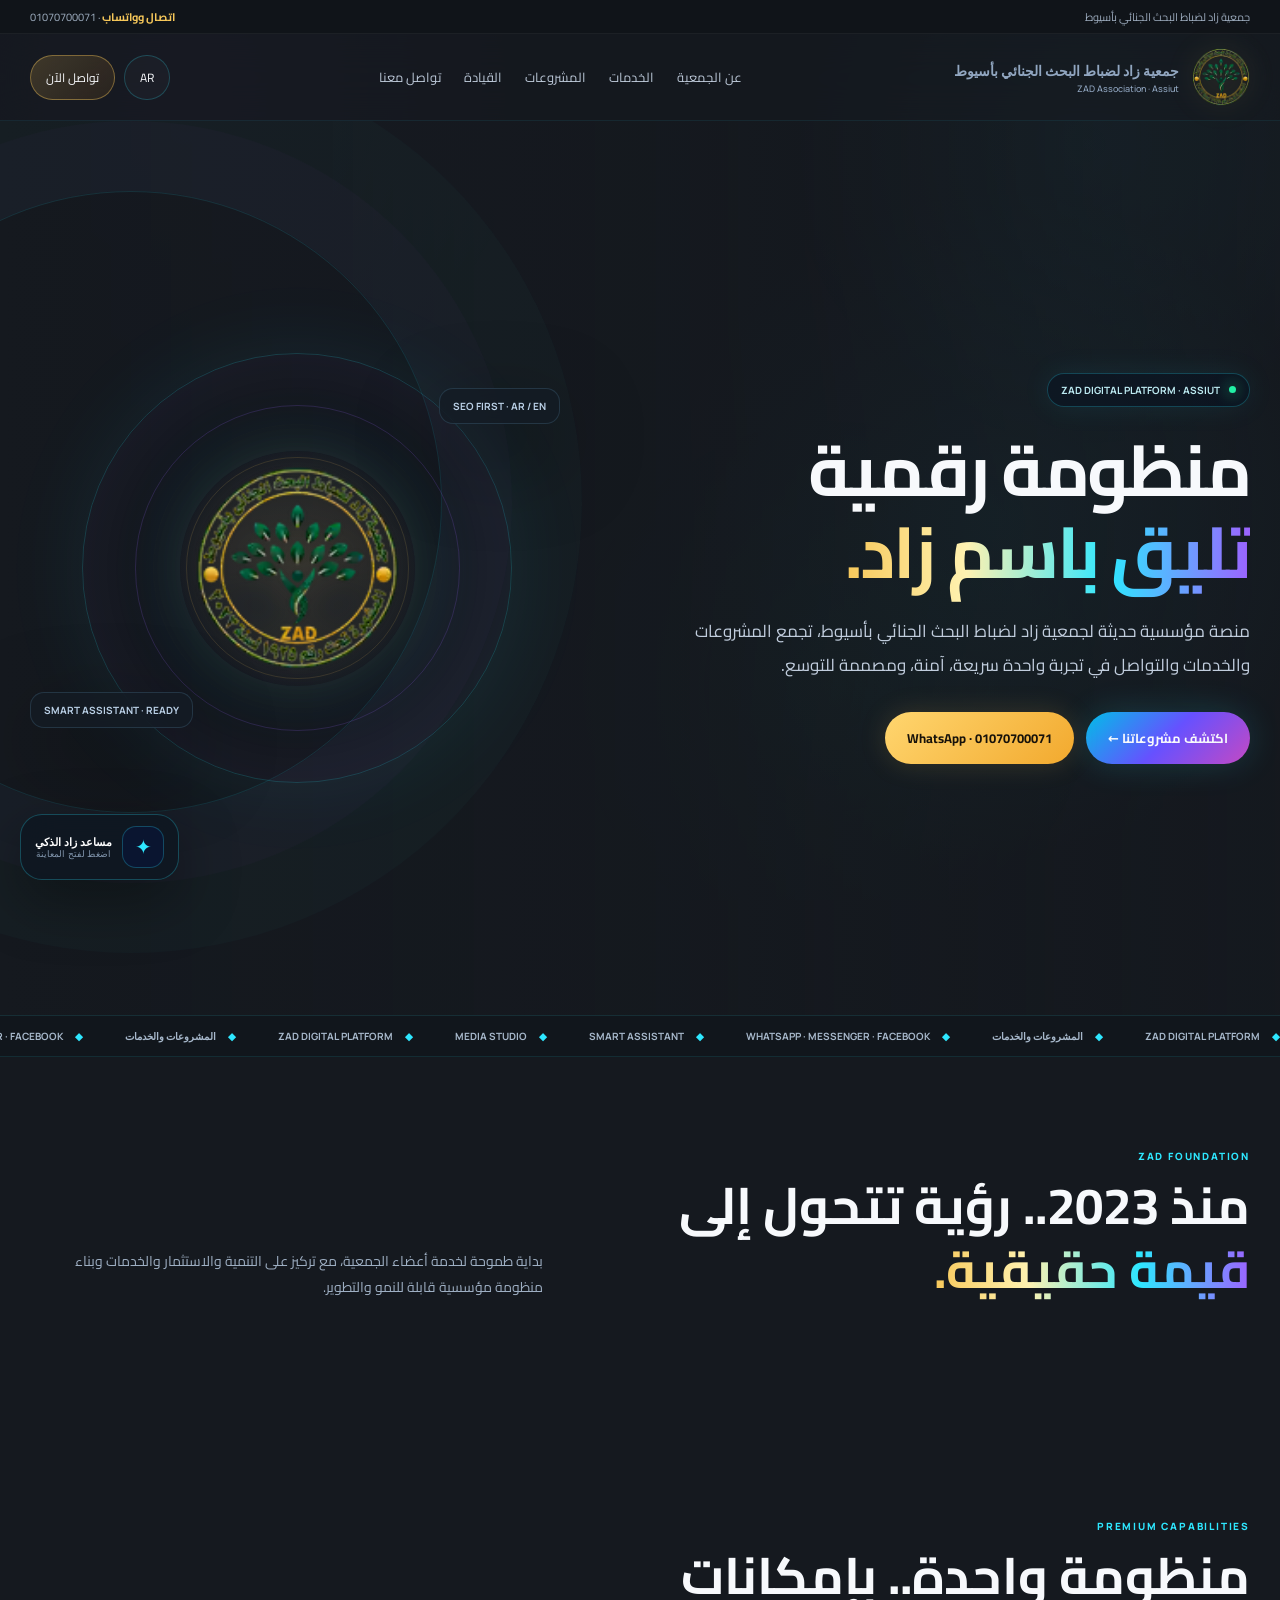
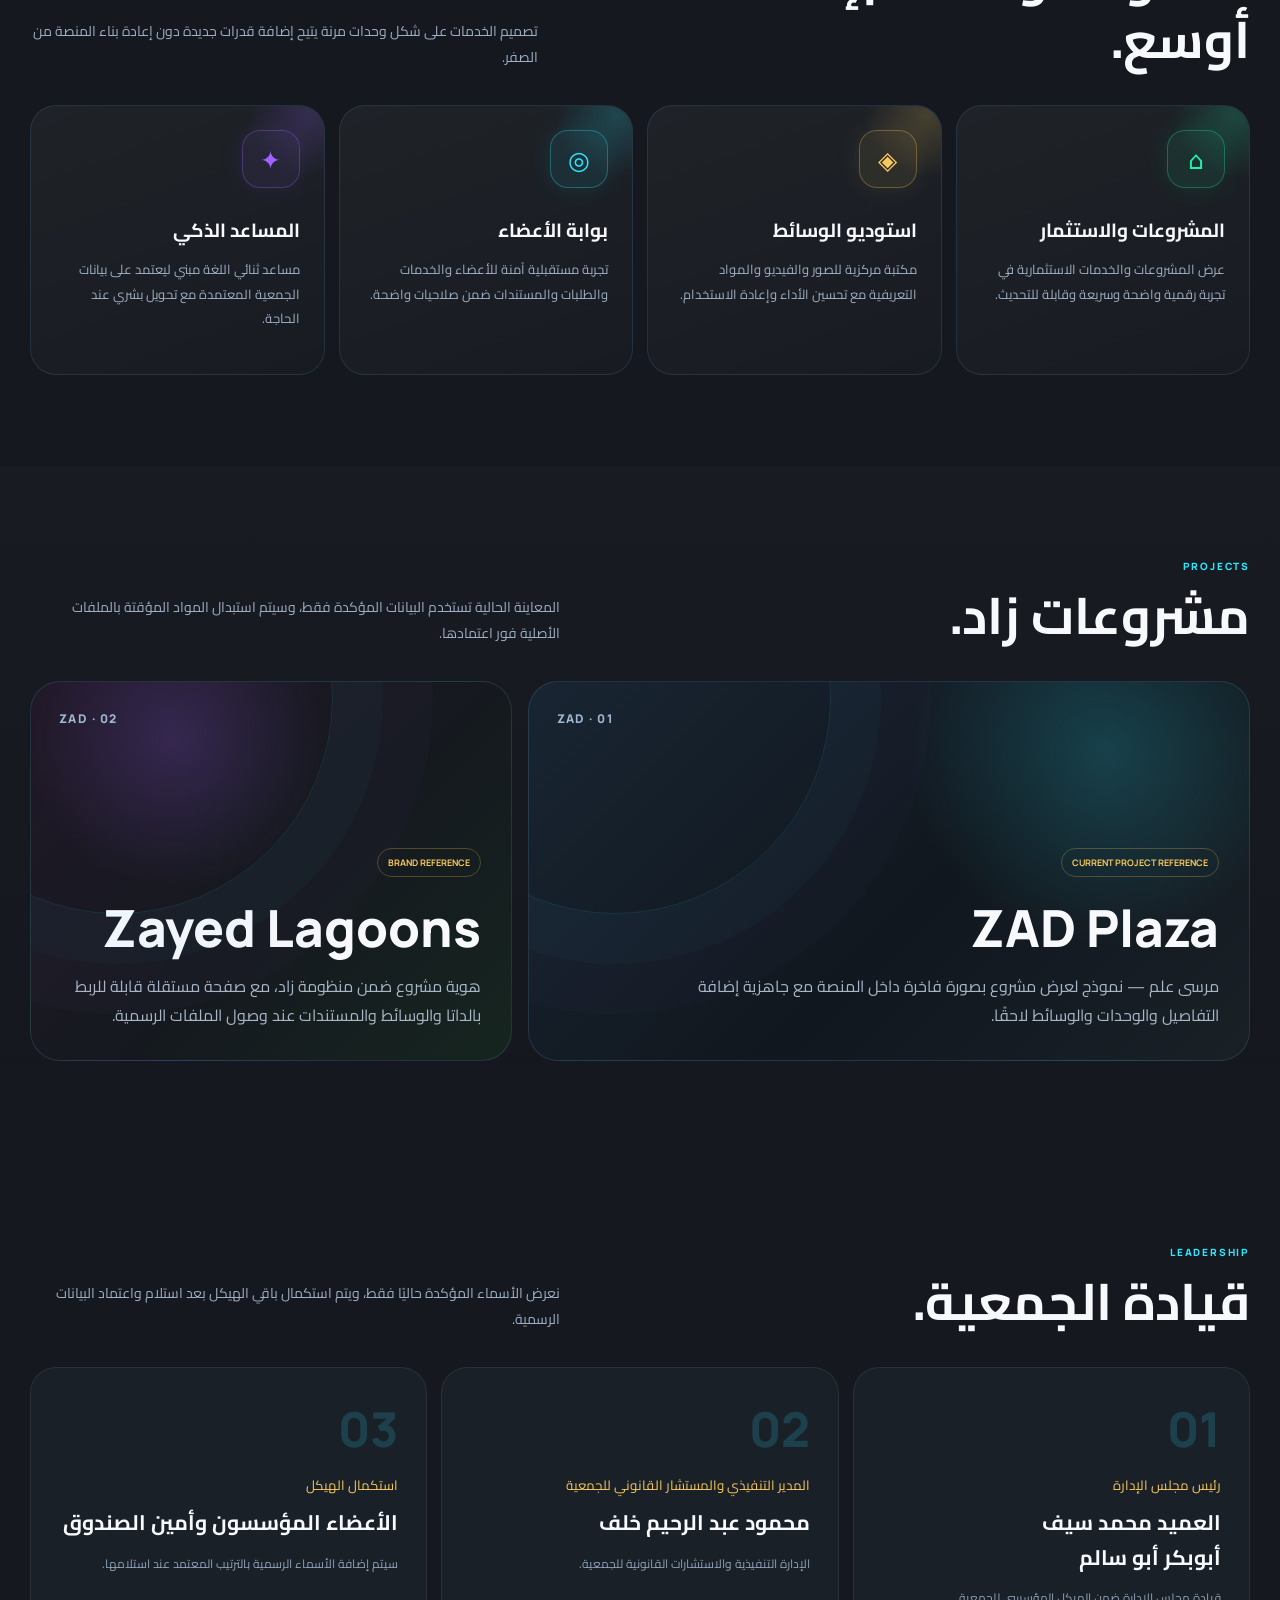
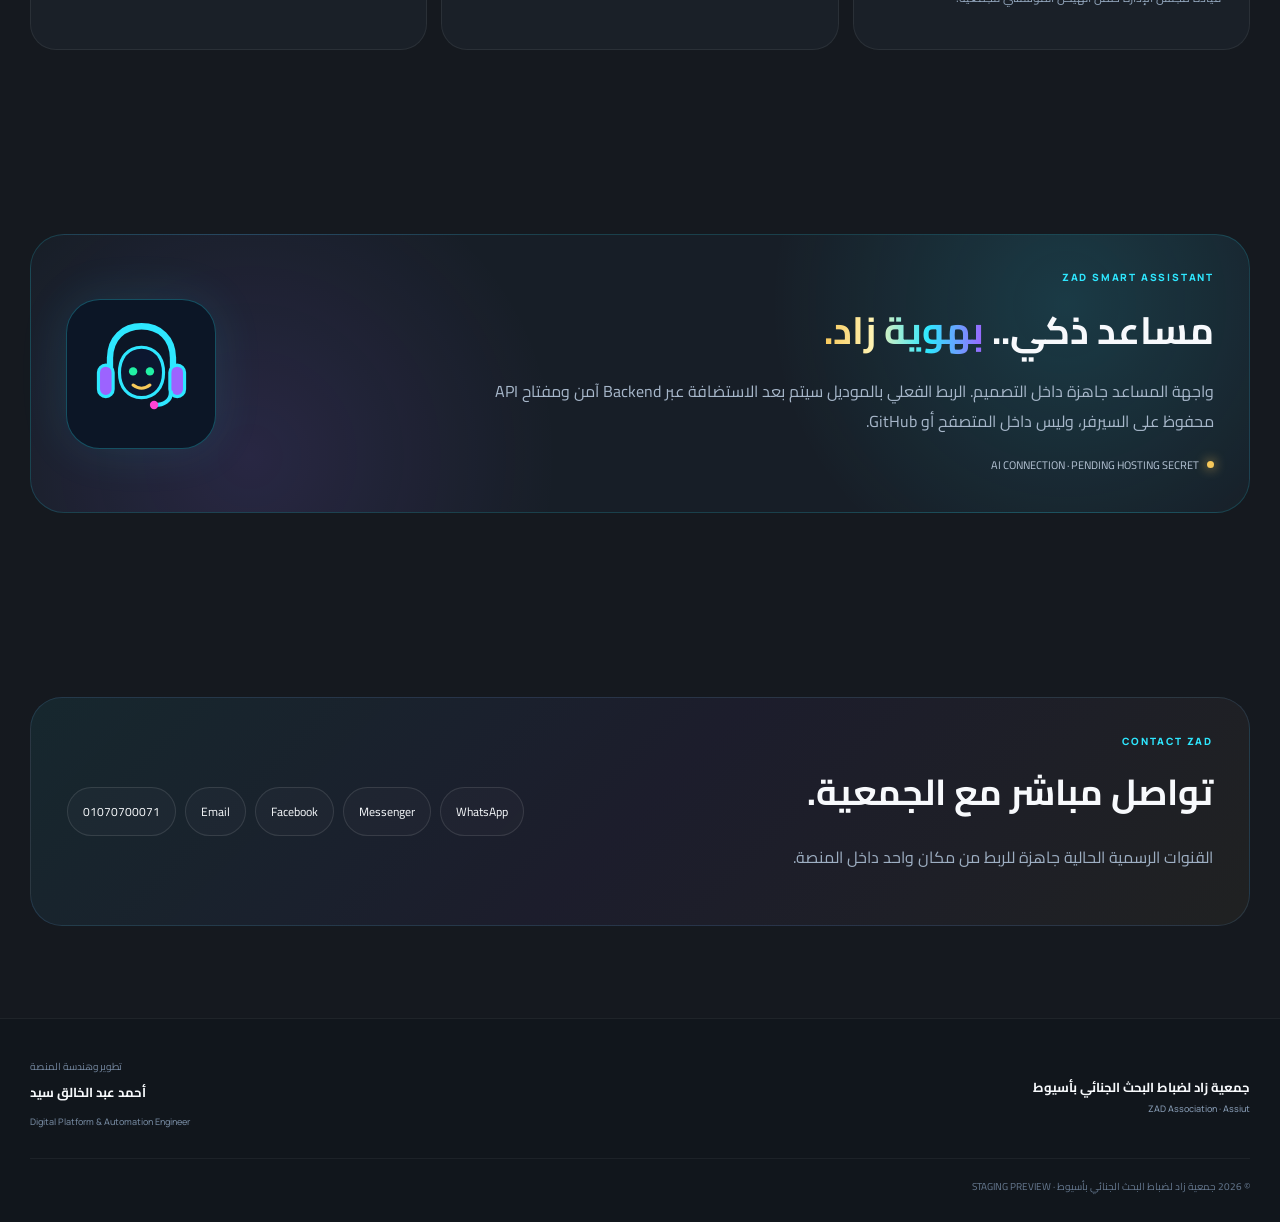
==== index.html @ 4308994e "Publish premium ZAD staging homepage preview" ====
<!doctype html>
<html lang="ar" dir="rtl">
<head>
<meta charset="utf-8">
<meta name="viewport" content="width=device-width,initial-scale=1">
<meta name="theme-color" content="#15191f">
<title>جمعية زاد لضباط البحث الجنائي بأسيوط | معاينة المنصة</title>
<meta name="description" content="معاينة المنصة الرقمية لجمعية زاد لضباط البحث الجنائي بأسيوط.">
<link rel="preconnect" href="https://fonts.googleapis.com">
<link rel="preconnect" href="https://fonts.gstatic.com" crossorigin>
<link href="https://fonts.googleapis.com/css2?family=Cairo:wght@400;500;600;700;800&family=Manrope:wght@500;600;700;800&display=swap" rel="stylesheet">
<style>
:root{--bg:#15191f;--bg2:#1c222a;--panel:#1b2129cc;--text:#f7f9fc;--muted:#9dacbf;--cyan:#2ee7ff;--green:#22f0a5;--violet:#9c63ff;--gold:#f7c85a;--line:rgba(126,205,255,.15);--shadow:0 30px 90px rgba(0,0,0,.42)}*{box-sizing:border-box}html{scroll-behavior:smooth}body{margin:0;background:var(--bg);color:var(--text);font-family:Cairo,system-ui,sans-serif;overflow-x:hidden}body:before{content:"";position:fixed;inset:0;z-index:-3;background:radial-gradient(circle at 15% 10%,rgba(156,99,255,.11),transparent 25%),radial-gradient(circle at 85% 16%,rgba(46,231,255,.10),transparent 23%),radial-gradient(circle at 65% 76%,rgba(34,240,165,.08),transparent 25%)}a{color:inherit;text-decoration:none}.en{font-family:Manrope,system-ui,sans-serif}.wrap{width:min(1220px,calc(100% - 44px));margin:auto}.intro{position:fixed;inset:0;z-index:999;background:#13171c;display:grid;place-items:center;transition:.7s}.intro.hide{opacity:0;visibility:hidden;pointer-events:none}.intro:before{content:"";position:absolute;width:min(60vw,600px);aspect-ratio:1;border:1px solid rgba(46,231,255,.24);border-radius:50%;box-shadow:0 0 70px rgba(46,231,255,.08),inset 0 0 70px rgba(156,99,255,.06);animation:pulse 1.7s ease-out}.intro img{width:150px;filter:drop-shadow(0 0 26px rgba(247,200,90,.28));animation:reveal .8s .2s both}.intro small{position:absolute;bottom:16%;font:700 11px Manrope;letter-spacing:.32em;color:#9db0c8}@keyframes pulse{from{transform:scale(.72);opacity:.25}to{transform:scale(1);opacity:1}}@keyframes reveal{from{opacity:0;transform:scale(.82)}to{opacity:1;transform:none}}.topbar{height:34px;background:#101419;border-bottom:1px solid rgba(255,255,255,.05);font-size:11px;color:#9cabbd}.topbar .wrap{height:100%;display:flex;align-items:center;justify-content:space-between;gap:18px}.topbar b{color:var(--gold)}header{position:sticky;top:0;z-index:50;background:rgba(21,25,31,.82);backdrop-filter:blur(22px);border-bottom:1px solid rgba(46,231,255,.08)}nav{height:86px;display:flex;align-items:center;justify-content:space-between;gap:22px}.brand{display:flex;align-items:center;gap:13px;min-width:300px}.brand img{width:58px;height:58px;object-fit:contain;filter:drop-shadow(0 0 14px rgba(247,200,90,.2))}.brand strong{display:block;font-size:14px}.brand span{display:block;color:#91a6c0;font:500 9px Manrope;margin-top:2px}.links{display:flex;align-items:center;gap:23px;font-size:13px;color:#bcc8d8}.links a{padding:10px 0;position:relative}.links a:after{content:"";position:absolute;right:0;left:0;bottom:3px;height:1px;background:linear-gradient(90deg,var(--cyan),var(--violet));transform:scaleX(0);transition:.25s}.links a:hover{color:#fff}.links a:hover:after{transform:scaleX(1)}.nav-actions{display:flex;gap:9px}.pill{border:1px solid rgba(46,231,255,.22);padding:10px 15px;border-radius:999px;font-size:12px;background:rgba(255,255,255,.025)}.pill.gold{border-color:rgba(247,200,90,.4);background:linear-gradient(135deg,rgba(247,200,90,.18),rgba(255,146,0,.08))}.hero{min-height:710px;position:relative;overflow:hidden;border-bottom:1px solid rgba(46,231,255,.1)}.hero:before{content:"";position:absolute;inset:0;background:linear-gradient(90deg,#15191f 0%,rgba(21,25,31,.87) 52%,rgba(21,25,31,.62) 100%),radial-gradient(circle at 78% 45%,rgba(46,231,255,.12),transparent 30%)}.hero:after{content:"";position:absolute;width:620px;height:620px;border:1px solid rgba(46,231,255,.12);border-radius:50%;left:-180px;top:70px;box-shadow:0 0 0 70px rgba(156,99,255,.025),0 0 0 140px rgba(46,231,255,.02)}.hero-grid{position:relative;z-index:2;min-height:710px;display:grid;grid-template-columns:1.07fr .93fr;gap:70px;align-items:center}.badge{display:inline-flex;align-items:center;gap:9px;padding:9px 13px;border:1px solid rgba(46,231,255,.23);border-radius:999px;background:rgba(5,17,35,.45);font:700 10px Manrope;color:#bdebf2;box-shadow:0 0 30px rgba(46,231,255,.08)}.badge i{width:7px;height:7px;border-radius:50%;background:var(--green);box-shadow:0 0 15px var(--green)}h1{font-size:clamp(48px,5.6vw,80px);line-height:1.15;margin:22px 0 20px;letter-spacing:-.035em}.gradient{background:linear-gradient(90deg,var(--gold),#fff2b1 30%,var(--cyan) 65%,var(--violet));-webkit-background-clip:text;color:transparent}.lead{max-width:680px;color:#c1cddd;line-height:2;font-size:17px;margin:0 0 30px}.actions{display:flex;gap:12px;flex-wrap:wrap}.btn{padding:14px 22px;border-radius:999px;border:1px solid rgba(46,231,255,.3);font-weight:700;font-size:13px;transition:.25s}.btn:hover{transform:translateY(-2px)}.btn.primary{border:0;background:linear-gradient(135deg,#00bfe8,#6651ff,#c449c3);box-shadow:0 0 34px rgba(46,231,255,.16)}.btn.gold{border:0;background:linear-gradient(135deg,#ffd66f,#f2a92e);color:#17120a;box-shadow:0 0 28px rgba(247,200,90,.15)}.showcase{position:relative;min-height:510px;display:grid;place-items:center}.orb{position:absolute;width:430px;aspect-ratio:1;border-radius:50%;border:1px solid rgba(46,231,255,.18);box-shadow:0 0 90px rgba(46,231,255,.07),inset 0 0 90px rgba(156,99,255,.06)}.orb:before,.orb:after{content:"";position:absolute;border-radius:50%;inset:12%;border:1px solid rgba(156,99,255,.18)}.orb:after{inset:24%;border-color:rgba(247,200,90,.22)}.logo-stage{position:relative;z-index:3;width:235px;height:235px;border-radius:50%;display:grid;place-items:center;background:radial-gradient(circle,rgba(255,255,255,.05),rgba(7,15,30,.55));box-shadow:0 0 80px rgba(46,231,255,.11)}.logo-stage img{width:205px;filter:drop-shadow(0 0 22px rgba(247,200,90,.25))}.float-chip{position:absolute;z-index:4;padding:10px 13px;border:1px solid var(--line);border-radius:14px;background:rgba(20,27,36,.78);backdrop-filter:blur(14px);font:700 10px Manrope;color:#bad0e6;box-shadow:var(--shadow)}.chip1{top:75px;right:5px}.chip2{bottom:95px;left:0}.ticker-shell{border-bottom:1px solid rgba(46,231,255,.1);background:#11161c;overflow:hidden}.ticker{display:flex;width:max-content;gap:42px;padding:13px 0;animation:marquee 27s linear infinite;font:700 10px Manrope;color:#a7b8cb}.ticker span:before{content:"◆";color:var(--cyan);margin-left:12px}@keyframes marquee{to{transform:translateX(50%)}}section{padding:92px 0}.section-head{display:flex;align-items:end;justify-content:space-between;gap:40px;margin-bottom:34px}.kicker{display:block;color:var(--cyan);font:800 10px Manrope;letter-spacing:.18em;margin-bottom:10px}.section-head h2{font-size:clamp(32px,4vw,52px);margin:0;line-height:1.25}.section-head p{max-width:530px;margin:0;color:#9eafc3;line-height:1.9;font-size:14px}.cards{display:grid;grid-template-columns:repeat(4,1fr);gap:14px}.card{position:relative;overflow:hidden;min-height:270px;padding:24px;border-radius:26px;background:linear-gradient(160deg,rgba(255,255,255,.045),rgba(255,255,255,.015));border:1px solid rgba(112,191,255,.13);transition:.3s}.card:before{content:"";position:absolute;width:130px;height:130px;border-radius:50%;right:-50px;top:-55px;background:radial-gradient(circle,var(--accent),transparent 67%);opacity:.19}.card:hover{transform:translateY(-7px);border-color:color-mix(in srgb,var(--accent) 45%,transparent);box-shadow:0 25px 60px rgba(0,0,0,.25),0 0 35px color-mix(in srgb,var(--accent) 12%,transparent)}.icon{width:58px;height:58px;border-radius:18px;display:grid;place-items:center;font-size:25px;color:var(--accent);background:color-mix(in srgb,var(--accent) 8%,transparent);border:1px solid color-mix(in srgb,var(--accent) 30%,transparent);box-shadow:0 0 25px color-mix(in srgb,var(--accent) 10%,transparent)}.card h3{font-size:19px;margin:24px 0 9px}.card p{font-size:13px;line-height:1.9;color:#9fb0c4;margin:0}.projects{background:linear-gradient(180deg,rgba(255,255,255,.015),transparent)}.project-grid{display:grid;grid-template-columns:1.2fr .8fr;gap:16px}.project{min-height:380px;border-radius:30px;position:relative;overflow:hidden;border:1px solid rgba(112,191,255,.15);padding:30px;display:flex;align-items:flex-end;background:radial-gradient(circle at 80% 18%,rgba(46,231,255,.2),transparent 30%),linear-gradient(135deg,#182532,#11171e 56%,#192026)}.project:nth-child(2){background:radial-gradient(circle at 30% 15%,rgba(156,99,255,.2),transparent 32%),linear-gradient(135deg,#201827,#15191f 55%,#16251f)}.project:before{content:"";position:absolute;width:430px;height:430px;border-radius:50%;border:1px solid rgba(46,231,255,.12);top:-200px;left:-130px;box-shadow:0 0 0 50px rgba(46,231,255,.025),0 0 0 100px rgba(156,99,255,.018)}.project-code{position:absolute;top:28px;left:28px;font:800 12px Manrope;letter-spacing:.12em;color:#9fb7d1}.project h3{font:800 clamp(30px,4vw,52px) Manrope;margin:0 0 10px}.project p{max-width:560px;color:#a8b7c8;line-height:1.8;margin:0}.tag{display:inline-flex;margin-bottom:15px;padding:7px 10px;border-radius:999px;border:1px solid rgba(247,200,90,.26);color:var(--gold);font:700 9px Manrope}.leadership{display:grid;grid-template-columns:repeat(3,1fr);gap:14px}.leader{padding:28px;border-radius:26px;background:#1a2028;border:1px solid rgba(255,255,255,.07);min-height:250px}.leader .num{font:800 48px Manrope;color:rgba(46,231,255,.17)}.leader small{display:block;color:var(--gold);margin:12px 0 8px}.leader strong{font-size:21px;line-height:1.65}.leader p{color:#8fa2b8;font-size:12px;line-height:1.8}.assistant-box{border-radius:34px;padding:35px;background:radial-gradient(circle at 85% 25%,rgba(46,231,255,.14),transparent 28%),radial-gradient(circle at 18% 80%,rgba(156,99,255,.13),transparent 30%),#171e27;border:1px solid rgba(46,231,255,.17);display:grid;grid-template-columns:1fr auto;align-items:center;gap:30px}.assistant-box h2{font-size:38px;margin:5px 0 10px}.assistant-box p{color:#a7b7ca;line-height:1.9;margin:0;max-width:720px}.ai-face{width:150px;height:150px;border-radius:34px;display:grid;place-items:center;background:#0c1626;border:1px solid rgba(46,231,255,.28);box-shadow:0 0 50px rgba(46,231,255,.11)}.ai-face svg{width:105px}.pending{display:inline-flex;align-items:center;gap:8px;margin-top:18px;color:#b7c6d7;font-size:11px}.pending i{width:7px;height:7px;border-radius:50%;background:var(--gold);box-shadow:0 0 12px var(--gold)}.contact-box{padding:36px;border-radius:32px;background:linear-gradient(135deg,rgba(46,231,255,.07),rgba(156,99,255,.06),rgba(247,200,90,.05));border:1px solid rgba(112,191,255,.14);display:grid;grid-template-columns:1fr auto;gap:28px;align-items:center}.contact-box h2{font-size:36px;margin:6px 0 10px}.contact-box p{color:#9eafc3;line-height:1.9}.contact-actions{display:flex;flex-wrap:wrap;gap:9px;justify-content:flex-end}.contact-actions a{padding:12px 15px;border-radius:999px;border:1px solid rgba(255,255,255,.11);background:rgba(255,255,255,.025);font-size:12px}.contact-actions a:hover{border-color:rgba(46,231,255,.35)}footer{padding:38px 0 26px;border-top:1px solid rgba(255,255,255,.06);background:#11161c}.footer-grid{display:grid;grid-template-columns:1fr auto;align-items:center;gap:30px}.footer-brand{display:flex;align-items:center;gap:13px}.footer-brand img{width:58px}.footer-brand strong{display:block;font-size:13px}.footer-brand span{display:block;font:500 9px Manrope;color:#8296ae;margin-top:3px}.dev{text-align:left}.dev small{display:block;color:#7588a0;font-size:10px}.dev b{display:block;font-size:13px;margin-top:4px}.dev span{font:500 9px Manrope;color:#71849a}.rights{margin-top:24px;padding-top:18px;border-top:1px solid rgba(255,255,255,.05);color:#667990;font-size:10px}.fab{position:fixed;left:20px;bottom:20px;z-index:60;border:1px solid rgba(46,231,255,.25);background:rgba(14,23,34,.88);backdrop-filter:blur(18px);color:#fff;border-radius:22px;padding:11px 14px;display:flex;align-items:center;gap:10px;box-shadow:0 20px 60px rgba(0,0,0,.35);cursor:pointer}.fab .mini{width:42px;height:42px;border-radius:14px;display:grid;place-items:center;background:#0a1530;border:1px solid rgba(46,231,255,.25);color:var(--cyan);font-size:20px}.fab strong{display:block;font-size:11px}.fab small{display:block;color:#8397ae;font-size:9px}.panel{position:fixed;left:20px;bottom:88px;z-index:59;width:min(360px,calc(100vw - 40px));padding:22px;border-radius:24px;background:rgba(17,25,36,.96);border:1px solid rgba(46,231,255,.18);box-shadow:var(--shadow);transform:translateY(12px);opacity:0;visibility:hidden;transition:.25s}.panel.open{transform:none;opacity:1;visibility:visible}.panel h4{margin:0 0 8px}.panel p{margin:0;color:#9eb0c4;font-size:12px;line-height:1.8}.panel a{display:inline-block;margin-top:13px;padding:9px 12px;border-radius:999px;background:rgba(46,231,255,.08);border:1px solid rgba(46,231,255,.18);font-size:11px}@media(max-width:1020px){.links{display:none}.hero-grid{grid-template-columns:1fr;gap:10px;padding:70px 0}.showcase{min-height:430px}.cards{grid-template-columns:repeat(2,1fr)}.project-grid{grid-template-columns:1fr}.leadership{grid-template-columns:1fr}.section-head{display:block}.section-head p{margin-top:16px}.assistant-box,.contact-box{grid-template-columns:1fr}.contact-actions{justify-content:flex-start}}@media(max-width:620px){.wrap{width:min(100% - 28px,1220px)}.topbar .wrap span:first-child{display:none}.topbar .wrap{justify-content:center}.brand{min-width:0}.brand span{display:none}.brand strong{font-size:11px}.nav-actions .pill:first-child{display:none}.hero{min-height:auto}.hero-grid{min-height:auto}.showcase{min-height:360px}.orb{width:330px}.logo-stage{width:190px;height:190px}.logo-stage img{width:165px}h1{font-size:46px}.cards{grid-template-columns:1fr}.project{min-height:330px;padding:24px}.footer-grid{grid-template-columns:1fr}.dev{text-align:right}.fab span{display:none}}
</style>
</head>
<body>
<div class="intro" id="intro"><img alt="ZAD" src="[data-uri]"><small>THE LIVING EMBLEM</small></div>
<div class="topbar"><div class="wrap"><span>جمعية زاد لضباط البحث الجنائي بأسيوط</span><span><b>اتصال وواتساب</b> · 01070700071</span></div></div>
<header><div class="wrap"><nav><a class="brand" href="#home"><img alt="شعار جمعية زاد" src="[data-uri]"><span><strong>جمعية زاد لضباط البحث الجنائي بأسيوط</strong><span>ZAD Association · Assiut</span></span></a><div class="links"><a href="#about">عن الجمعية</a><a href="#services">الخدمات</a><a href="#projects">المشروعات</a><a href="#leadership">القيادة</a><a href="#contact">تواصل معنا</a></div><div class="nav-actions"><a class="pill" href="#home">AR</a><a class="pill gold" href="https://wa.me/201070700071" target="_blank" rel="noopener">تواصل الآن</a></div></nav></div></header>
<main id="home"><section class="hero"><div class="wrap hero-grid"><div><span class="badge"><i></i>ZAD DIGITAL PLATFORM · ASSIUT</span><h1>منظومة رقمية<br><span class="gradient">تليق باسم زاد.</span></h1><p class="lead">منصة مؤسسية حديثة لجمعية زاد لضباط البحث الجنائي بأسيوط، تجمع المشروعات والخدمات والتواصل في تجربة واحدة سريعة، آمنة، ومصممة للتوسع.</p><div class="actions"><a class="btn primary" href="#projects">اكتشف مشروعاتنا ←</a><a class="btn gold" href="https://wa.me/201070700071" target="_blank" rel="noopener">WhatsApp · 01070700071</a></div></div><div class="showcase"><div class="orb"></div><div class="logo-stage"><img alt="شعار ZAD" src="[data-uri]"></div><span class="float-chip chip1">SEO FIRST · AR / EN</span><span class="float-chip chip2">SMART ASSISTANT · READY</span></div></div></section>
<div class="ticker-shell"><div class="ticker"><span>ZAD DIGITAL PLATFORM</span><span>المشروعات والخدمات</span><span>WHATSAPP · MESSENGER · FACEBOOK</span><span>SMART ASSISTANT</span><span>MEDIA STUDIO</span><span>ZAD DIGITAL PLATFORM</span><span>المشروعات والخدمات</span><span>WHATSAPP · MESSENGER · FACEBOOK</span><span>SMART ASSISTANT</span></div></div>
<section id="about"><div class="wrap"><div class="section-head"><div><span class="kicker">ZAD FOUNDATION</span><h2>منذ 2023.. رؤية تتحول إلى <span class="gradient">قيمة حقيقية.</span></h2></div><p>بداية طموحة لخدمة أعضاء الجمعية، مع تركيز على التنمية والاستثمار والخدمات وبناء منظومة مؤسسية قابلة للنمو والتطوير.</p></div></div></section>
<section id="services"><div class="wrap"><div class="section-head"><div><span class="kicker">PREMIUM CAPABILITIES</span><h2>منظومة واحدة.. بإمكانات أوسع.</h2></div><p>تصميم الخدمات على شكل وحدات مرنة يتيح إضافة قدرات جديدة دون إعادة بناء المنصة من الصفر.</p></div><div class="cards"><article class="card" style="--accent:var(--green)"><div class="icon">⌂</div><h3>المشروعات والاستثمار</h3><p>عرض المشروعات والخدمات الاستثمارية في تجربة رقمية واضحة وسريعة وقابلة للتحديث.</p></article><article class="card" style="--accent:var(--gold)"><div class="icon">◈</div><h3>استوديو الوسائط</h3><p>مكتبة مركزية للصور والفيديو والمواد التعريفية مع تحسين الأداء وإعادة الاستخدام.</p></article><article class="card" style="--accent:var(--cyan)"><div class="icon">◎</div><h3>بوابة الأعضاء</h3><p>تجربة مستقبلية آمنة للأعضاء والخدمات والطلبات والمستندات ضمن صلاحيات واضحة.</p></article><article class="card" style="--accent:var(--violet)"><div class="icon">✦</div><h3>المساعد الذكي</h3><p>مساعد ثنائي اللغة مبني ليعتمد على بيانات الجمعية المعتمدة مع تحويل بشري عند الحاجة.</p></article></div></div></section>
<section class="projects" id="projects"><div class="wrap"><div class="section-head"><div><span class="kicker">PROJECTS</span><h2>مشروعات زاد.</h2></div><p>المعاينة الحالية تستخدم البيانات المؤكدة فقط، وسيتم استبدال المواد المؤقتة بالملفات الأصلية فور اعتمادها.</p></div><div class="project-grid"><article class="project"><span class="project-code">ZAD · 01</span><div><span class="tag">CURRENT PROJECT REFERENCE</span><h3>ZAD Plaza</h3><p>مرسى علم — نموذج لعرض مشروع بصورة فاخرة داخل المنصة مع جاهزية إضافة التفاصيل والوحدات والوسائط لاحقًا.</p></div></article><article class="project"><span class="project-code">ZAD · 02</span><div><span class="tag">BRAND REFERENCE</span><h3>Zayed Lagoons</h3><p>هوية مشروع ضمن منظومة زاد، مع صفحة مستقلة قابلة للربط بالداتا والوسائط والمستندات عند وصول الملفات الرسمية.</p></div></article></div></div></section>
<section id="leadership"><div class="wrap"><div class="section-head"><div><span class="kicker">LEADERSHIP</span><h2>قيادة الجمعية.</h2></div><p>نعرض الأسماء المؤكدة حاليًا فقط، ويتم استكمال باقي الهيكل بعد استلام واعتماد البيانات الرسمية.</p></div><div class="leadership"><article class="leader"><div class="num">01</div><small>رئيس مجلس الإدارة</small><strong>العميد محمد سيف<br>أبوبكر أبو سالم</strong><p>قيادة مجلس الإدارة ضمن الهيكل المؤسسي للجمعية.</p></article><article class="leader"><div class="num">02</div><small>المدير التنفيذي والمستشار القانوني للجمعية</small><strong>محمود عبد الرحيم خلف</strong><p>الإدارة التنفيذية والاستشارات القانونية للجمعية.</p></article><article class="leader"><div class="num">03</div><small>استكمال الهيكل</small><strong>الأعضاء المؤسسون وأمين الصندوق</strong><p>سيتم إضافة الأسماء الرسمية بالترتيب المعتمد عند استلامها.</p></article></div></div></section>
<section><div class="wrap"><div class="assistant-box"><div><span class="kicker">ZAD SMART ASSISTANT</span><h2>مساعد ذكي.. <span class="gradient">بهوية زاد.</span></h2><p>واجهة المساعد جاهزة داخل التصميم. الربط الفعلي بالموديل سيتم بعد الاستضافة عبر Backend آمن ومفتاح API محفوظ على السيرفر، وليس داخل المتصفح أو GitHub.</p><span class="pending"><i></i>AI CONNECTION · PENDING HOSTING SECRET</span></div><div class="ai-face"><svg viewBox="0 0 100 100" fill="none"><path d="M20 48V36c0-20 13-31 30-31s30 11 30 31v12" stroke="#2ee7ff" stroke-width="6" stroke-linecap="round"/><rect x="9" y="42" width="14" height="30" rx="7" fill="#9c63ff" stroke="#2ee7ff" stroke-width="3"/><rect x="77" y="42" width="14" height="30" rx="7" fill="#9c63ff" stroke="#2ee7ff" stroke-width="3"/><path d="M29 49c0-14 8-24 21-24s21 10 21 24-8 24-21 24-21-10-21-24Z" fill="#0c1730" stroke="#2ee7ff" stroke-width="3"/><circle cx="42" cy="48" r="4" fill="#22f0a5"/><circle cx="58" cy="48" r="4" fill="#22f0a5"/><path d="M42 61c5 4 11 4 16 0" stroke="#f7c85a" stroke-width="3" stroke-linecap="round"/><path d="M78 68c0 8-7 12-15 12" stroke="#2ee7ff" stroke-width="4" stroke-linecap="round"/><circle cx="62" cy="80" r="4" fill="#ff43d4"/></svg></div></div></div></section>
<section id="contact"><div class="wrap"><div class="contact-box"><div><span class="kicker">CONTACT ZAD</span><h2>تواصل مباشر مع الجمعية.</h2><p>القنوات الرسمية الحالية جاهزة للربط من مكان واحد داخل المنصة.</p></div><div class="contact-actions"><a href="https://wa.me/201070700071" target="_blank" rel="noopener">WhatsApp</a><a href="https://m.me/zadassociationassiut" target="_blank" rel="noopener">Messenger</a><a href="https://www.facebook.com/zadassociationassiut" target="_blank" rel="noopener">Facebook</a><a href="mailto:zadassociation2023@gmail.com">Email</a><a href="tel:+201070700071">01070700071</a></div></div></div></section></main>
<button class="fab" id="fab"><span class="mini">✦</span><span><strong>مساعد زاد الذكي</strong><small>اضغط لفتح المعاينة</small></span></button><div class="panel" id="panel"><h4>مرحبًا بك في ZAD 👋</h4><p>واجهة المساعد جاهزة. الربط بالموديل سيتم بعد الاستضافة وحفظ مفتاح الـAPI على السيرفر بطريقة آمنة.</p><a href="https://wa.me/201070700071" target="_blank" rel="noopener">تواصل عبر واتساب الآن</a></div>
<footer><div class="wrap"><div class="footer-grid"><div class="footer-brand"><div><strong>جمعية زاد لضباط البحث الجنائي بأسيوط</strong><span>ZAD Association · Assiut</span></div></div><div class="dev"><small>تطوير وهندسة المنصة</small><b>أحمد عبد الخالق سيد</b><span>Digital Platform & Automation Engineer</span></div></div><div class="rights">© 2026 جمعية زاد لضباط البحث الجنائي بأسيوط · STAGING PREVIEW</div></div></footer>
<script>const intro=document.getElementById('intro');if(matchMedia('(prefers-reduced-motion: reduce)').matches){intro.classList.add('hide')}else{setTimeout(()=>intro.classList.add('hide'),1650)}const fab=document.getElementById('fab'),panel=document.getElementById('panel');fab.onclick=()=>panel.classList.toggle('open');</script>
</body></html>
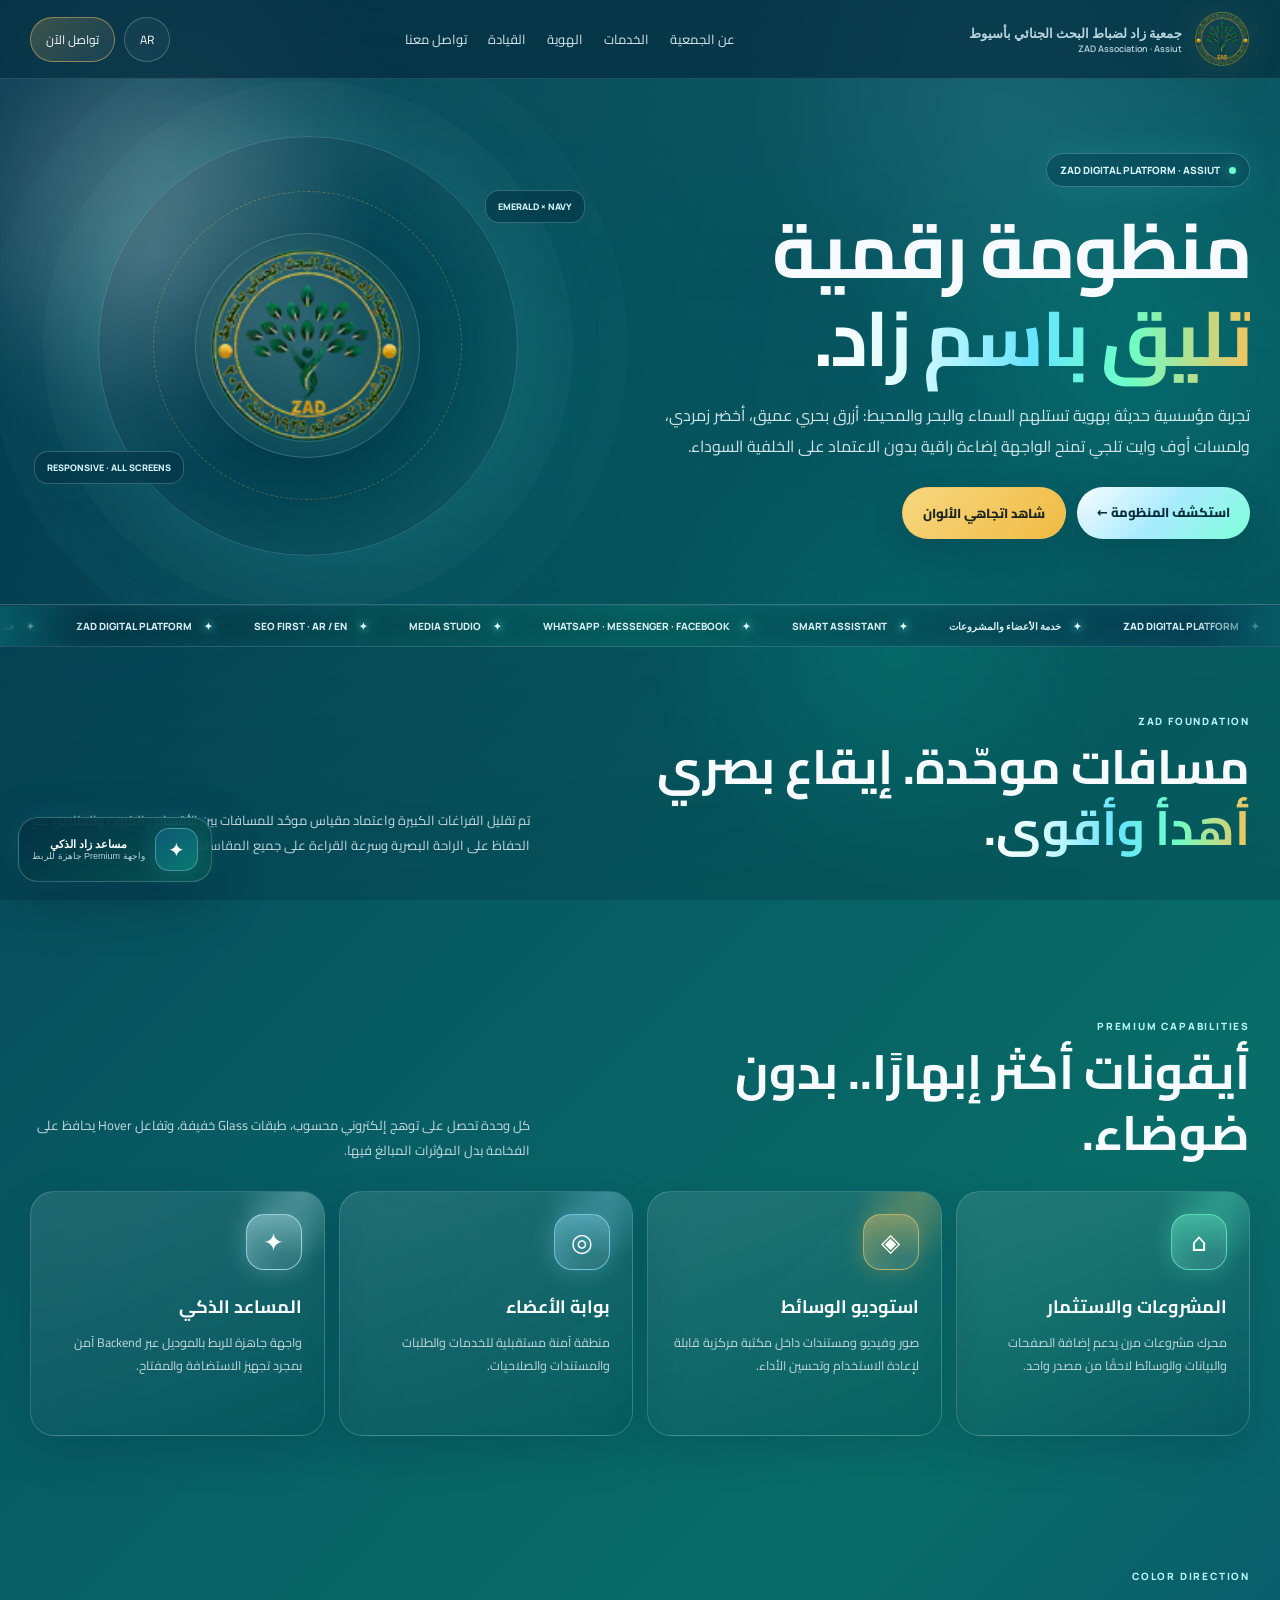
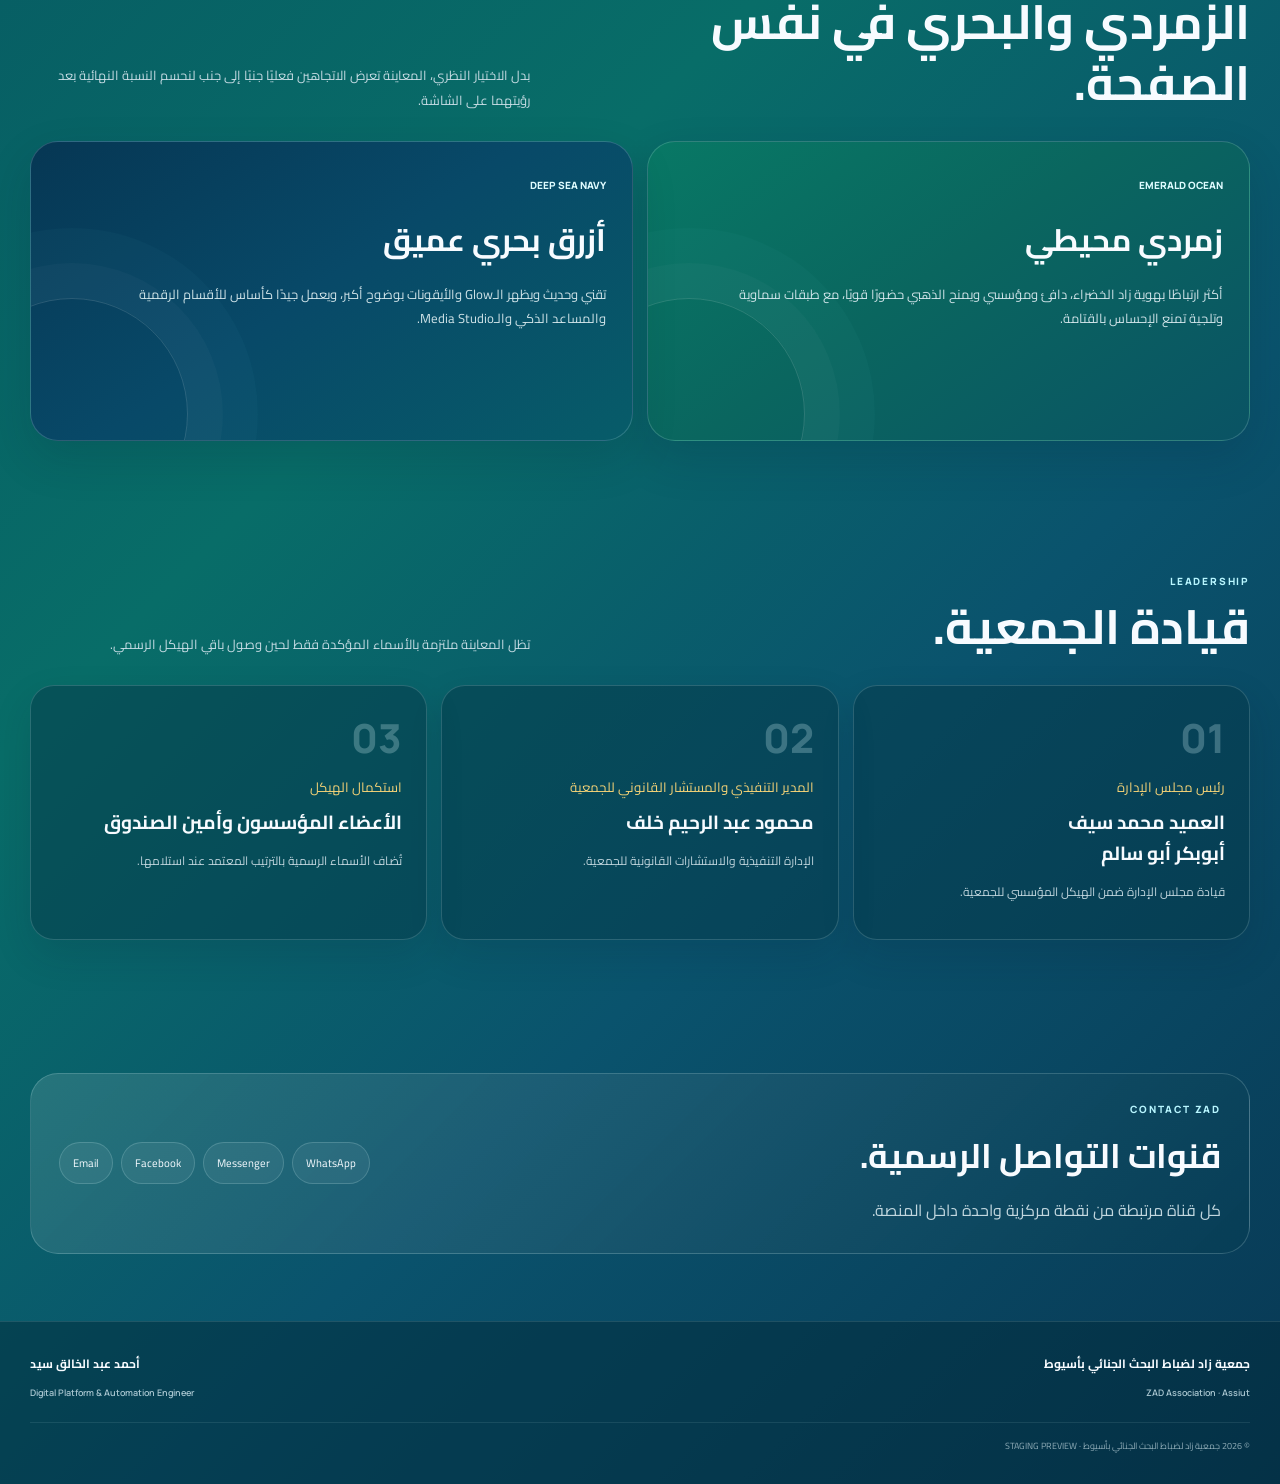
==== commit a4d18ea3: "Refresh staging visual system: emerald navy palette, responsive spacing, infinite ticker and premium" ====
--- a/index.html
+++ b/index.html
@@ -1,31 +1 @@
-<!doctype html>
-<html lang="ar" dir="rtl">
-<head>
-<meta charset="utf-8">
-<meta name="viewport" content="width=device-width,initial-scale=1">
-<meta name="theme-color" content="#15191f">
-<title>جمعية زاد لضباط البحث الجنائي بأسيوط | معاينة المنصة</title>
-<meta name="description" content="معاينة المنصة الرقمية لجمعية زاد لضباط البحث الجنائي بأسيوط.">
-<link rel="preconnect" href="https://fonts.googleapis.com">
-<link rel="preconnect" href="https://fonts.gstatic.com" crossorigin>
-<link href="https://fonts.googleapis.com/css2?family=Cairo:wght@400;500;600;700;800&family=Manrope:wght@500;600;700;800&display=swap" rel="stylesheet">
-<style>
-:root{--bg:#15191f;--bg2:#1c222a;--panel:#1b2129cc;--text:#f7f9fc;--muted:#9dacbf;--cyan:#2ee7ff;--green:#22f0a5;--violet:#9c63ff;--gold:#f7c85a;--line:rgba(126,205,255,.15);--shadow:0 30px 90px rgba(0,0,0,.42)}*{box-sizing:border-box}html{scroll-behavior:smooth}body{margin:0;background:var(--bg);color:var(--text);font-family:Cairo,system-ui,sans-serif;overflow-x:hidden}body:before{content:"";position:fixed;inset:0;z-index:-3;background:radial-gradient(circle at 15% 10%,rgba(156,99,255,.11),transparent 25%),radial-gradient(circle at 85% 16%,rgba(46,231,255,.10),transparent 23%),radial-gradient(circle at 65% 76%,rgba(34,240,165,.08),transparent 25%)}a{color:inherit;text-decoration:none}.en{font-family:Manrope,system-ui,sans-serif}.wrap{width:min(1220px,calc(100% - 44px));margin:auto}.intro{position:fixed;inset:0;z-index:999;background:#13171c;display:grid;place-items:center;transition:.7s}.intro.hide{opacity:0;visibility:hidden;pointer-events:none}.intro:before{content:"";position:absolute;width:min(60vw,600px);aspect-ratio:1;border:1px solid rgba(46,231,255,.24);border-radius:50%;box-shadow:0 0 70px rgba(46,231,255,.08),inset 0 0 70px rgba(156,99,255,.06);animation:pulse 1.7s ease-out}.intro img{width:150px;filter:drop-shadow(0 0 26px rgba(247,200,90,.28));animation:reveal .8s .2s both}.intro small{position:absolute;bottom:16%;font:700 11px Manrope;letter-spacing:.32em;color:#9db0c8}@keyframes pulse{from{transform:scale(.72);opacity:.25}to{transform:scale(1);opacity:1}}@keyframes reveal{from{opacity:0;transform:scale(.82)}to{opacity:1;transform:none}}.topbar{height:34px;background:#101419;border-bottom:1px solid rgba(255,255,255,.05);font-size:11px;color:#9cabbd}.topbar .wrap{height:100%;display:flex;align-items:center;justify-content:space-between;gap:18px}.topbar b{color:var(--gold)}header{position:sticky;top:0;z-index:50;background:rgba(21,25,31,.82);backdrop-filter:blur(22px);border-bottom:1px solid rgba(46,231,255,.08)}nav{height:86px;display:flex;align-items:center;justify-content:space-between;gap:22px}.brand{display:flex;align-items:center;gap:13px;min-width:300px}.brand img{width:58px;height:58px;object-fit:contain;filter:drop-shadow(0 0 14px rgba(247,200,90,.2))}.brand strong{display:block;font-size:14px}.brand span{display:block;color:#91a6c0;font:500 9px Manrope;margin-top:2px}.links{display:flex;align-items:center;gap:23px;font-size:13px;color:#bcc8d8}.links a{padding:10px 0;position:relative}.links a:after{content:"";position:absolute;right:0;left:0;bottom:3px;height:1px;background:linear-gradient(90deg,var(--cyan),var(--violet));transform:scaleX(0);transition:.25s}.links a:hover{color:#fff}.links a:hover:after{transform:scaleX(1)}.nav-actions{display:flex;gap:9px}.pill{border:1px solid rgba(46,231,255,.22);padding:10px 15px;border-radius:999px;font-size:12px;background:rgba(255,255,255,.025)}.pill.gold{border-color:rgba(247,200,90,.4);background:linear-gradient(135deg,rgba(247,200,90,.18),rgba(255,146,0,.08))}.hero{min-height:710px;position:relative;overflow:hidden;border-bottom:1px solid rgba(46,231,255,.1)}.hero:before{content:"";position:absolute;inset:0;background:linear-gradient(90deg,#15191f 0%,rgba(21,25,31,.87) 52%,rgba(21,25,31,.62) 100%),radial-gradient(circle at 78% 45%,rgba(46,231,255,.12),transparent 30%)}.hero:after{content:"";position:absolute;width:620px;height:620px;border:1px solid rgba(46,231,255,.12);border-radius:50%;left:-180px;top:70px;box-shadow:0 0 0 70px rgba(156,99,255,.025),0 0 0 140px rgba(46,231,255,.02)}.hero-grid{position:relative;z-index:2;min-height:710px;display:grid;grid-template-columns:1.07fr .93fr;gap:70px;align-items:center}.badge{display:inline-flex;align-items:center;gap:9px;padding:9px 13px;border:1px solid rgba(46,231,255,.23);border-radius:999px;background:rgba(5,17,35,.45);font:700 10px Manrope;color:#bdebf2;box-shadow:0 0 30px rgba(46,231,255,.08)}.badge i{width:7px;height:7px;border-radius:50%;background:var(--green);box-shadow:0 0 15px var(--green)}h1{font-size:clamp(48px,5.6vw,80px);line-height:1.15;margin:22px 0 20px;letter-spacing:-.035em}.gradient{background:linear-gradient(90deg,var(--gold),#fff2b1 30%,var(--cyan) 65%,var(--violet));-webkit-background-clip:text;color:transparent}.lead{max-width:680px;color:#c1cddd;line-height:2;font-size:17px;margin:0 0 30px}.actions{display:flex;gap:12px;flex-wrap:wrap}.btn{padding:14px 22px;border-radius:999px;border:1px solid rgba(46,231,255,.3);font-weight:700;font-size:13px;transition:.25s}.btn:hover{transform:translateY(-2px)}.btn.primary{border:0;background:linear-gradient(135deg,#00bfe8,#6651ff,#c449c3);box-shadow:0 0 34px rgba(46,231,255,.16)}.btn.gold{border:0;background:linear-gradient(135deg,#ffd66f,#f2a92e);color:#17120a;box-shadow:0 0 28px rgba(247,200,90,.15)}.showcase{position:relative;min-height:510px;display:grid;place-items:center}.orb{position:absolute;width:430px;aspect-ratio:1;border-radius:50%;border:1px solid rgba(46,231,255,.18);box-shadow:0 0 90px rgba(46,231,255,.07),inset 0 0 90px rgba(156,99,255,.06)}.orb:before,.orb:after{content:"";position:absolute;border-radius:50%;inset:12%;border:1px solid rgba(156,99,255,.18)}.orb:after{inset:24%;border-color:rgba(247,200,90,.22)}.logo-stage{position:relative;z-index:3;width:235px;height:235px;border-radius:50%;display:grid;place-items:center;background:radial-gradient(circle,rgba(255,255,255,.05),rgba(7,15,30,.55));box-shadow:0 0 80px rgba(46,231,255,.11)}.logo-stage img{width:205px;filter:drop-shadow(0 0 22px rgba(247,200,90,.25))}.float-chip{position:absolute;z-index:4;padding:10px 13px;border:1px solid var(--line);border-radius:14px;background:rgba(20,27,36,.78);backdrop-filter:blur(14px);font:700 10px Manrope;color:#bad0e6;box-shadow:var(--shadow)}.chip1{top:75px;right:5px}.chip2{bottom:95px;left:0}.ticker-shell{border-bottom:1px solid rgba(46,231,255,.1);background:#11161c;overflow:hidden}.ticker{display:flex;width:max-content;gap:42px;padding:13px 0;animation:marquee 27s linear infinite;font:700 10px Manrope;color:#a7b8cb}.ticker span:before{content:"◆";color:var(--cyan);margin-left:12px}@keyframes marquee{to{transform:translateX(50%)}}section{padding:92px 0}.section-head{display:flex;align-items:end;justify-content:space-between;gap:40px;margin-bottom:34px}.kicker{display:block;color:var(--cyan);font:800 10px Manrope;letter-spacing:.18em;margin-bottom:10px}.section-head h2{font-size:clamp(32px,4vw,52px);margin:0;line-height:1.25}.section-head p{max-width:530px;margin:0;color:#9eafc3;line-height:1.9;font-size:14px}.cards{display:grid;grid-template-columns:repeat(4,1fr);gap:14px}.card{position:relative;overflow:hidden;min-height:270px;padding:24px;border-radius:26px;background:linear-gradient(160deg,rgba(255,255,255,.045),rgba(255,255,255,.015));border:1px solid rgba(112,191,255,.13);transition:.3s}.card:before{content:"";position:absolute;width:130px;height:130px;border-radius:50%;right:-50px;top:-55px;background:radial-gradient(circle,var(--accent),transparent 67%);opacity:.19}.card:hover{transform:translateY(-7px);border-color:color-mix(in srgb,var(--accent) 45%,transparent);box-shadow:0 25px 60px rgba(0,0,0,.25),0 0 35px color-mix(in srgb,var(--accent) 12%,transparent)}.icon{width:58px;height:58px;border-radius:18px;display:grid;place-items:center;font-size:25px;color:var(--accent);background:color-mix(in srgb,var(--accent) 8%,transparent);border:1px solid color-mix(in srgb,var(--accent) 30%,transparent);box-shadow:0 0 25px color-mix(in srgb,var(--accent) 10%,transparent)}.card h3{font-size:19px;margin:24px 0 9px}.card p{font-size:13px;line-height:1.9;color:#9fb0c4;margin:0}.projects{background:linear-gradient(180deg,rgba(255,255,255,.015),transparent)}.project-grid{display:grid;grid-template-columns:1.2fr .8fr;gap:16px}.project{min-height:380px;border-radius:30px;position:relative;overflow:hidden;border:1px solid rgba(112,191,255,.15);padding:30px;display:flex;align-items:flex-end;background:radial-gradient(circle at 80% 18%,rgba(46,231,255,.2),transparent 30%),linear-gradient(135deg,#182532,#11171e 56%,#192026)}.project:nth-child(2){background:radial-gradient(circle at 30% 15%,rgba(156,99,255,.2),transparent 32%),linear-gradient(135deg,#201827,#15191f 55%,#16251f)}.project:before{content:"";position:absolute;width:430px;height:430px;border-radius:50%;border:1px solid rgba(46,231,255,.12);top:-200px;left:-130px;box-shadow:0 0 0 50px rgba(46,231,255,.025),0 0 0 100px rgba(156,99,255,.018)}.project-code{position:absolute;top:28px;left:28px;font:800 12px Manrope;letter-spacing:.12em;color:#9fb7d1}.project h3{font:800 clamp(30px,4vw,52px) Manrope;margin:0 0 10px}.project p{max-width:560px;color:#a8b7c8;line-height:1.8;margin:0}.tag{display:inline-flex;margin-bottom:15px;padding:7px 10px;border-radius:999px;border:1px solid rgba(247,200,90,.26);color:var(--gold);font:700 9px Manrope}.leadership{display:grid;grid-template-columns:repeat(3,1fr);gap:14px}.leader{padding:28px;border-radius:26px;background:#1a2028;border:1px solid rgba(255,255,255,.07);min-height:250px}.leader .num{font:800 48px Manrope;color:rgba(46,231,255,.17)}.leader small{display:block;color:var(--gold);margin:12px 0 8px}.leader strong{font-size:21px;line-height:1.65}.leader p{color:#8fa2b8;font-size:12px;line-height:1.8}.assistant-box{border-radius:34px;padding:35px;background:radial-gradient(circle at 85% 25%,rgba(46,231,255,.14),transparent 28%),radial-gradient(circle at 18% 80%,rgba(156,99,255,.13),transparent 30%),#171e27;border:1px solid rgba(46,231,255,.17);display:grid;grid-template-columns:1fr auto;align-items:center;gap:30px}.assistant-box h2{font-size:38px;margin:5px 0 10px}.assistant-box p{color:#a7b7ca;line-height:1.9;margin:0;max-width:720px}.ai-face{width:150px;height:150px;border-radius:34px;display:grid;place-items:center;background:#0c1626;border:1px solid rgba(46,231,255,.28);box-shadow:0 0 50px rgba(46,231,255,.11)}.ai-face svg{width:105px}.pending{display:inline-flex;align-items:center;gap:8px;margin-top:18px;color:#b7c6d7;font-size:11px}.pending i{width:7px;height:7px;border-radius:50%;background:var(--gold);box-shadow:0 0 12px var(--gold)}.contact-box{padding:36px;border-radius:32px;background:linear-gradient(135deg,rgba(46,231,255,.07),rgba(156,99,255,.06),rgba(247,200,90,.05));border:1px solid rgba(112,191,255,.14);display:grid;grid-template-columns:1fr auto;gap:28px;align-items:center}.contact-box h2{font-size:36px;margin:6px 0 10px}.contact-box p{color:#9eafc3;line-height:1.9}.contact-actions{display:flex;flex-wrap:wrap;gap:9px;justify-content:flex-end}.contact-actions a{padding:12px 15px;border-radius:999px;border:1px solid rgba(255,255,255,.11);background:rgba(255,255,255,.025);font-size:12px}.contact-actions a:hover{border-color:rgba(46,231,255,.35)}footer{padding:38px 0 26px;border-top:1px solid rgba(255,255,255,.06);background:#11161c}.footer-grid{display:grid;grid-template-columns:1fr auto;align-items:center;gap:30px}.footer-brand{display:flex;align-items:center;gap:13px}.footer-brand img{width:58px}.footer-brand strong{display:block;font-size:13px}.footer-brand span{display:block;font:500 9px Manrope;color:#8296ae;margin-top:3px}.dev{text-align:left}.dev small{display:block;color:#7588a0;font-size:10px}.dev b{display:block;font-size:13px;margin-top:4px}.dev span{font:500 9px Manrope;color:#71849a}.rights{margin-top:24px;padding-top:18px;border-top:1px solid rgba(255,255,255,.05);color:#667990;font-size:10px}.fab{position:fixed;left:20px;bottom:20px;z-index:60;border:1px solid rgba(46,231,255,.25);background:rgba(14,23,34,.88);backdrop-filter:blur(18px);color:#fff;border-radius:22px;padding:11px 14px;display:flex;align-items:center;gap:10px;box-shadow:0 20px 60px rgba(0,0,0,.35);cursor:pointer}.fab .mini{width:42px;height:42px;border-radius:14px;display:grid;place-items:center;background:#0a1530;border:1px solid rgba(46,231,255,.25);color:var(--cyan);font-size:20px}.fab strong{display:block;font-size:11px}.fab small{display:block;color:#8397ae;font-size:9px}.panel{position:fixed;left:20px;bottom:88px;z-index:59;width:min(360px,calc(100vw - 40px));padding:22px;border-radius:24px;background:rgba(17,25,36,.96);border:1px solid rgba(46,231,255,.18);box-shadow:var(--shadow);transform:translateY(12px);opacity:0;visibility:hidden;transition:.25s}.panel.open{transform:none;opacity:1;visibility:visible}.panel h4{margin:0 0 8px}.panel p{margin:0;color:#9eb0c4;font-size:12px;line-height:1.8}.panel a{display:inline-block;margin-top:13px;padding:9px 12px;border-radius:999px;background:rgba(46,231,255,.08);border:1px solid rgba(46,231,255,.18);font-size:11px}@media(max-width:1020px){.links{display:none}.hero-grid{grid-template-columns:1fr;gap:10px;padding:70px 0}.showcase{min-height:430px}.cards{grid-template-columns:repeat(2,1fr)}.project-grid{grid-template-columns:1fr}.leadership{grid-template-columns:1fr}.section-head{display:block}.section-head p{margin-top:16px}.assistant-box,.contact-box{grid-template-columns:1fr}.contact-actions{justify-content:flex-start}}@media(max-width:620px){.wrap{width:min(100% - 28px,1220px)}.topbar .wrap span:first-child{display:none}.topbar .wrap{justify-content:center}.brand{min-width:0}.brand span{display:none}.brand strong{font-size:11px}.nav-actions .pill:first-child{display:none}.hero{min-height:auto}.hero-grid{min-height:auto}.showcase{min-height:360px}.orb{width:330px}.logo-stage{width:190px;height:190px}.logo-stage img{width:165px}h1{font-size:46px}.cards{grid-template-columns:1fr}.project{min-height:330px;padding:24px}.footer-grid{grid-template-columns:1fr}.dev{text-align:right}.fab span{display:none}}
-</style>
-</head>
-<body>
-<div class="intro" id="intro"><img alt="ZAD" src="[data-uri]"><small>THE LIVING EMBLEM</small></div>
-<div class="topbar"><div class="wrap"><span>جمعية زاد لضباط البحث الجنائي بأسيوط</span><span><b>اتصال وواتساب</b> · 01070700071</span></div></div>
-<header><div class="wrap"><nav><a class="brand" href="#home"><img alt="شعار جمعية زاد" src="[data-uri]"><span><strong>جمعية زاد لضباط البحث الجنائي بأسيوط</strong><span>ZAD Association · Assiut</span></span></a><div class="links"><a href="#about">عن الجمعية</a><a href="#services">الخدمات</a><a href="#projects">المشروعات</a><a href="#leadership">القيادة</a><a href="#contact">تواصل معنا</a></div><div class="nav-actions"><a class="pill" href="#home">AR</a><a class="pill gold" href="https://wa.me/201070700071" target="_blank" rel="noopener">تواصل الآن</a></div></nav></div></header>
-<main id="home"><section class="hero"><div class="wrap hero-grid"><div><span class="badge"><i></i>ZAD DIGITAL PLATFORM · ASSIUT</span><h1>منظومة رقمية<br><span class="gradient">تليق باسم زاد.</span></h1><p class="lead">منصة مؤسسية حديثة لجمعية زاد لضباط البحث الجنائي بأسيوط، تجمع المشروعات والخدمات والتواصل في تجربة واحدة سريعة، آمنة، ومصممة للتوسع.</p><div class="actions"><a class="btn primary" href="#projects">اكتشف مشروعاتنا ←</a><a class="btn gold" href="https://wa.me/201070700071" target="_blank" rel="noopener">WhatsApp · 01070700071</a></div></div><div class="showcase"><div class="orb"></div><div class="logo-stage"><img alt="شعار ZAD" src="[data-uri]"></div><span class="float-chip chip1">SEO FIRST · AR / EN</span><span class="float-chip chip2">SMART ASSISTANT · READY</span></div></div></section>
-<div class="ticker-shell"><div class="ticker"><span>ZAD DIGITAL PLATFORM</span><span>المشروعات والخدمات</span><span>WHATSAPP · MESSENGER · FACEBOOK</span><span>SMART ASSISTANT</span><span>MEDIA STUDIO</span><span>ZAD DIGITAL PLATFORM</span><span>المشروعات والخدمات</span><span>WHATSAPP · MESSENGER · FACEBOOK</span><span>SMART ASSISTANT</span></div></div>
-<section id="about"><div class="wrap"><div class="section-head"><div><span class="kicker">ZAD FOUNDATION</span><h2>منذ 2023.. رؤية تتحول إلى <span class="gradient">قيمة حقيقية.</span></h2></div><p>بداية طموحة لخدمة أعضاء الجمعية، مع تركيز على التنمية والاستثمار والخدمات وبناء منظومة مؤسسية قابلة للنمو والتطوير.</p></div></div></section>
-<section id="services"><div class="wrap"><div class="section-head"><div><span class="kicker">PREMIUM CAPABILITIES</span><h2>منظومة واحدة.. بإمكانات أوسع.</h2></div><p>تصميم الخدمات على شكل وحدات مرنة يتيح إضافة قدرات جديدة دون إعادة بناء المنصة من الصفر.</p></div><div class="cards"><article class="card" style="--accent:var(--green)"><div class="icon">⌂</div><h3>المشروعات والاستثمار</h3><p>عرض المشروعات والخدمات الاستثمارية في تجربة رقمية واضحة وسريعة وقابلة للتحديث.</p></article><article class="card" style="--accent:var(--gold)"><div class="icon">◈</div><h3>استوديو الوسائط</h3><p>مكتبة مركزية للصور والفيديو والمواد التعريفية مع تحسين الأداء وإعادة الاستخدام.</p></article><article class="card" style="--accent:var(--cyan)"><div class="icon">◎</div><h3>بوابة الأعضاء</h3><p>تجربة مستقبلية آمنة للأعضاء والخدمات والطلبات والمستندات ضمن صلاحيات واضحة.</p></article><article class="card" style="--accent:var(--violet)"><div class="icon">✦</div><h3>المساعد الذكي</h3><p>مساعد ثنائي اللغة مبني ليعتمد على بيانات الجمعية المعتمدة مع تحويل بشري عند الحاجة.</p></article></div></div></section>
-<section class="projects" id="projects"><div class="wrap"><div class="section-head"><div><span class="kicker">PROJECTS</span><h2>مشروعات زاد.</h2></div><p>المعاينة الحالية تستخدم البيانات المؤكدة فقط، وسيتم استبدال المواد المؤقتة بالملفات الأصلية فور اعتمادها.</p></div><div class="project-grid"><article class="project"><span class="project-code">ZAD · 01</span><div><span class="tag">CURRENT PROJECT REFERENCE</span><h3>ZAD Plaza</h3><p>مرسى علم — نموذج لعرض مشروع بصورة فاخرة داخل المنصة مع جاهزية إضافة التفاصيل والوحدات والوسائط لاحقًا.</p></div></article><article class="project"><span class="project-code">ZAD · 02</span><div><span class="tag">BRAND REFERENCE</span><h3>Zayed Lagoons</h3><p>هوية مشروع ضمن منظومة زاد، مع صفحة مستقلة قابلة للربط بالداتا والوسائط والمستندات عند وصول الملفات الرسمية.</p></div></article></div></div></section>
-<section id="leadership"><div class="wrap"><div class="section-head"><div><span class="kicker">LEADERSHIP</span><h2>قيادة الجمعية.</h2></div><p>نعرض الأسماء المؤكدة حاليًا فقط، ويتم استكمال باقي الهيكل بعد استلام واعتماد البيانات الرسمية.</p></div><div class="leadership"><article class="leader"><div class="num">01</div><small>رئيس مجلس الإدارة</small><strong>العميد محمد سيف<br>أبوبكر أبو سالم</strong><p>قيادة مجلس الإدارة ضمن الهيكل المؤسسي للجمعية.</p></article><article class="leader"><div class="num">02</div><small>المدير التنفيذي والمستشار القانوني للجمعية</small><strong>محمود عبد الرحيم خلف</strong><p>الإدارة التنفيذية والاستشارات القانونية للجمعية.</p></article><article class="leader"><div class="num">03</div><small>استكمال الهيكل</small><strong>الأعضاء المؤسسون وأمين الصندوق</strong><p>سيتم إضافة الأسماء الرسمية بالترتيب المعتمد عند استلامها.</p></article></div></div></section>
-<section><div class="wrap"><div class="assistant-box"><div><span class="kicker">ZAD SMART ASSISTANT</span><h2>مساعد ذكي.. <span class="gradient">بهوية زاد.</span></h2><p>واجهة المساعد جاهزة داخل التصميم. الربط الفعلي بالموديل سيتم بعد الاستضافة عبر Backend آمن ومفتاح API محفوظ على السيرفر، وليس داخل المتصفح أو GitHub.</p><span class="pending"><i></i>AI CONNECTION · PENDING HOSTING SECRET</span></div><div class="ai-face"><svg viewBox="0 0 100 100" fill="none"><path d="M20 48V36c0-20 13-31 30-31s30 11 30 31v12" stroke="#2ee7ff" stroke-width="6" stroke-linecap="round"/><rect x="9" y="42" width="14" height="30" rx="7" fill="#9c63ff" stroke="#2ee7ff" stroke-width="3"/><rect x="77" y="42" width="14" height="30" rx="7" fill="#9c63ff" stroke="#2ee7ff" stroke-width="3"/><path d="M29 49c0-14 8-24 21-24s21 10 21 24-8 24-21 24-21-10-21-24Z" fill="#0c1730" stroke="#2ee7ff" stroke-width="3"/><circle cx="42" cy="48" r="4" fill="#22f0a5"/><circle cx="58" cy="48" r="4" fill="#22f0a5"/><path d="M42 61c5 4 11 4 16 0" stroke="#f7c85a" stroke-width="3" stroke-linecap="round"/><path d="M78 68c0 8-7 12-15 12" stroke="#2ee7ff" stroke-width="4" stroke-linecap="round"/><circle cx="62" cy="80" r="4" fill="#ff43d4"/></svg></div></div></div></section>
-<section id="contact"><div class="wrap"><div class="contact-box"><div><span class="kicker">CONTACT ZAD</span><h2>تواصل مباشر مع الجمعية.</h2><p>القنوات الرسمية الحالية جاهزة للربط من مكان واحد داخل المنصة.</p></div><div class="contact-actions"><a href="https://wa.me/201070700071" target="_blank" rel="noopener">WhatsApp</a><a href="https://m.me/zadassociationassiut" target="_blank" rel="noopener">Messenger</a><a href="https://www.facebook.com/zadassociationassiut" target="_blank" rel="noopener">Facebook</a><a href="mailto:zadassociation2023@gmail.com">Email</a><a href="tel:+201070700071">01070700071</a></div></div></div></section></main>
-<button class="fab" id="fab"><span class="mini">✦</span><span><strong>مساعد زاد الذكي</strong><small>اضغط لفتح المعاينة</small></span></button><div class="panel" id="panel"><h4>مرحبًا بك في ZAD 👋</h4><p>واجهة المساعد جاهزة. الربط بالموديل سيتم بعد الاستضافة وحفظ مفتاح الـAPI على السيرفر بطريقة آمنة.</p><a href="https://wa.me/201070700071" target="_blank" rel="noopener">تواصل عبر واتساب الآن</a></div>
-<footer><div class="wrap"><div class="footer-grid"><div class="footer-brand"><div><strong>جمعية زاد لضباط البحث الجنائي بأسيوط</strong><span>ZAD Association · Assiut</span></div></div><div class="dev"><small>تطوير وهندسة المنصة</small><b>أحمد عبد الخالق سيد</b><span>Digital Platform & Automation Engineer</span></div></div><div class="rights">© 2026 جمعية زاد لضباط البحث الجنائي بأسيوط · STAGING PREVIEW</div></div></footer>
-<script>const intro=document.getElementById('intro');if(matchMedia('(prefers-reduced-motion: reduce)').matches){intro.classList.add('hide')}else{setTimeout(()=>intro.classList.add('hide'),1650)}const fab=document.getElementById('fab'),panel=document.getElementById('panel');fab.onclick=()=>panel.classList.toggle('open');</script>
-</body></html>+<!doctype html><html lang="ar" dir="rtl"><head><meta charset="utf-8"><meta name="viewport" content="width=device-width,initial-scale=1"><title>ZAD Preview V2</title><link rel="preconnect" href="https://fonts.googleapis.com"><link rel="preconnect" href="https://fonts.gstatic.com" crossorigin><link href="https://fonts.googleapis.com/css2?family=Cairo:wght@400;500;600;700;800&family=Manrope:wght@600;700;800&display=swap" rel="stylesheet"><style>:root{--navy:#062c47;--navy2:#0a4562;--emerald:#007d67;--emerald2:#0aa082;--ice:#f5fbff;--sky:#8edfff;--foam:#dffcff;--gold:#f2c45d;--ink:#f7fbff;--muted:#bfd5df;--line:rgba(207,246,255,.2);--glass:rgba(5,49,67,.58);--space:clamp(42px,5.2vw,72px)}*{box-sizing:border-box}html{scroll-behavior:smooth}body{margin:0;font-family:Cairo,system-ui,sans-serif;color:var(--ink);background:linear-gradient(135deg,#06374f 0%,#075b63 32%,#086d68 54%,#0a536d 74%,#083854 100%);overflow-x:hidden}body:before{content:"";position:fixed;inset:0;z-index:-3;background:radial-gradient(circle at 12% 18%,rgba(255,255,255,.18),transparent 18%),radial-gradient(circle at 78% 12%,rgba(142,223,255,.15),transparent 20%),radial-gradient(circle at 70% 72%,rgba(0,255,193,.10),transparent 22%),linear-gradient(180deg,rgba(255,255,255,.04),transparent 35%,rgba(0,21,40,.18));pointer-events:none}body:after{content:"";position:fixed;inset:0;z-index:-2;opacity:.22;background:repeating-linear-gradient(115deg,transparent 0 34px,rgba(255,255,255,.025) 35px 36px);pointer-events:none}a{color:inherit;text-decoration:none}.wrap{width:min(1220px,calc(100% - 40px));margin:auto}.en{font-family:Manrope,sans-serif}header{position:sticky;top:0;z-index:50;background:rgba(4,47,65,.72);backdrop-filter:blur(22px);border-bottom:1px solid rgba(223,252,255,.13)}nav{height:78px;display:flex;align-items:center;justify-content:space-between;gap:22px}.brand{display:flex;align-items:center;gap:12px;min-width:260px}.brand img{width:56px;height:56px;object-fit:contain;filter:drop-shadow(0 0 18px rgba(242,196,93,.28))}.brand strong{display:block;font-size:13px}.brand span{display:block;font:600 9px Manrope;color:#b7d4df}.links{display:flex;gap:21px;font-size:13px;color:#d6e8ef}.links a{position:relative;padding:10px 0}.links a:after{content:"";position:absolute;right:0;left:0;bottom:1px;height:2px;border-radius:2px;background:linear-gradient(90deg,var(--gold),var(--sky),#70ffd5);transform:scaleX(0);transition:.25s}.links a:hover:after{transform:scaleX(1)}.nav-actions{display:flex;gap:9px}.pill{padding:10px 15px;border-radius:999px;border:1px solid rgba(216,248,255,.24);background:rgba(255,255,255,.04);font-size:12px}.pill.gold{border-color:rgba(242,196,93,.5);background:linear-gradient(135deg,rgba(242,196,93,.22),rgba(255,255,255,.05))}.hero{position:relative;overflow:hidden;padding:var(--space) 0 calc(var(--space) - 8px);border-bottom:1px solid var(--line)}.hero:before{content:"";position:absolute;inset:0;background:radial-gradient(circle at 12% 34%,rgba(245,251,255,.18),transparent 18%),radial-gradient(circle at 88% 50%,rgba(0,255,190,.12),transparent 24%),linear-gradient(100deg,rgba(5,51,74,.2),rgba(4,91,96,.32),rgba(8,52,86,.16))}.hero-grid{position:relative;z-index:2;display:grid;grid-template-columns:1.05fr .95fr;gap:clamp(26px,4vw,58px);align-items:center}.badge{display:inline-flex;align-items:center;gap:9px;padding:9px 13px;border-radius:999px;border:1px solid rgba(184,240,255,.26);background:rgba(3,56,76,.42);box-shadow:0 0 34px rgba(92,224,255,.12);font:800 10px Manrope;color:#d7f6ff}.badge i{width:7px;height:7px;border-radius:50%;background:#69ffd1;box-shadow:0 0 16px #69ffd1}h1{font-size:clamp(48px,6vw,80px);line-height:1.14;margin:20px 0 18px;letter-spacing:-.035em}.grad{background:linear-gradient(90deg,#fff 0%,#dffcff 20%,#67e4ff 50%,#6cffc7 72%,#f2c45d 100%);-webkit-background-clip:text;color:transparent}.lead{max-width:650px;margin:0 0 24px;line-height:1.95;font-size:16px;color:#d2e5eb}.actions{display:flex;flex-wrap:wrap;gap:11px}.btn{padding:13px 20px;border-radius:999px;border:1px solid rgba(211,248,255,.25);background:rgba(255,255,255,.045);font-weight:800;font-size:13px;box-shadow:0 10px 32px rgba(0,25,45,.18);transition:.25s}.btn:hover{transform:translateY(-2px);box-shadow:0 15px 38px rgba(0,25,45,.28)}.btn.primary{border:0;color:#062e3c;background:linear-gradient(135deg,#f8fdff,#a8ebff,#7fffd8)}.btn.gold{border-color:rgba(242,196,93,.55);background:linear-gradient(135deg,#f7d77f,#f0bb43);color:#1b251d}.showcase{position:relative;min-height:400px;display:grid;place-items:center}.sea-orb{position:absolute;width:min(420px,80vw);aspect-ratio:1;border-radius:50%;border:1px solid rgba(174,238,255,.22);box-shadow:0 0 0 55px rgba(255,255,255,.025),0 0 0 110px rgba(90,220,255,.025),0 0 90px rgba(47,220,210,.15),inset 0 0 90px rgba(255,255,255,.05);animation:orb 8s ease-in-out infinite}.sea-orb:before,.sea-orb:after{content:"";position:absolute;border-radius:50%;inset:13%;border:1px dashed rgba(242,196,93,.3);animation:spin 24s linear infinite}.sea-orb:after{inset:27%;border-style:solid;border-color:rgba(125,255,217,.27);animation-direction:reverse;animation-duration:18s}@keyframes orb{50%{transform:scale(1.035);box-shadow:0 0 0 55px rgba(255,255,255,.035),0 0 0 110px rgba(90,220,255,.035),0 0 120px rgba(47,220,210,.2)}}@keyframes spin{to{transform:rotate(360deg)}}.logo-stage{position:relative;z-index:2;width:225px;height:225px;border-radius:50%;display:grid;place-items:center;background:radial-gradient(circle,rgba(255,255,255,.14),rgba(3,61,74,.48));border:1px solid rgba(220,251,255,.18);box-shadow:0 18px 65px rgba(0,28,50,.35)}.logo-stage img{width:195px}.float-chip{position:absolute;z-index:3;padding:9px 12px;border-radius:14px;border:1px solid rgba(220,251,255,.22);background:rgba(4,53,70,.62);backdrop-filter:blur(12px);font:800 9px Manrope;color:#d7f7ff}.chip1{top:44px;right:0}.chip2{bottom:62px;left:4px}.ticker-shell{position:relative;overflow:hidden;background:linear-gradient(90deg,rgba(4,48,66,.94),rgba(4,92,91,.9),rgba(5,56,80,.94));border-top:1px solid rgba(255,255,255,.07);border-bottom:1px solid rgba(188,244,255,.18);box-shadow:0 0 28px rgba(91,229,255,.09) inset}.ticker-shell:before,.ticker-shell:after{content:"";position:absolute;top:0;bottom:0;width:90px;z-index:3;pointer-events:none}.ticker-shell:before{right:0;background:linear-gradient(90deg,transparent,#075a66)}.ticker-shell:after{left:0;background:linear-gradient(-90deg,transparent,#075a66)}.ticker-track{display:flex;width:max-content;will-change:transform;animation:ticker 30s linear infinite}.ticker-group{display:flex;gap:42px;align-items:center;flex-shrink:0;padding:13px 21px;font:800 10px Manrope;color:#d7eef4}.ticker-group span{white-space:nowrap}.ticker-group span:before{content:"✦";margin-left:12px;color:#dffcff;text-shadow:0 0 9px #67e4ff,0 0 18px #6cffc7}@keyframes ticker{from{transform:translateX(0)}to{transform:translateX(50%)}}section{padding:var(--space) 0}.section-head{display:grid;grid-template-columns:1fr minmax(280px,500px);gap:28px;align-items:end;margin-bottom:28px}.kicker{display:block;font:800 10px Manrope;letter-spacing:.18em;color:#b8f6ff;margin-bottom:8px}.section-head h2{margin:0;font-size:clamp(30px,4vw,48px);line-height:1.27}.section-head p{margin:0;color:#c5dbe3;font-size:13px;line-height:1.9}.cards{display:grid;grid-template-columns:repeat(4,1fr);gap:14px}.card{position:relative;overflow:hidden;padding:22px;min-height:245px;border-radius:24px;background:linear-gradient(160deg,rgba(255,255,255,.1),rgba(0,55,67,.20));border:1px solid rgba(219,251,255,.19);backdrop-filter:blur(14px);box-shadow:0 16px 42px rgba(0,31,51,.17);transition:.3s}.card:before{content:"";position:absolute;width:135px;height:135px;border-radius:50%;top:-65px;right:-45px;background:radial-gradient(circle,var(--accent),transparent 67%);opacity:.28}.card:hover{transform:translateY(-5px);border-color:rgba(225,253,255,.38);box-shadow:0 22px 50px rgba(0,31,51,.25),0 0 30px color-mix(in srgb,var(--accent) 15%,transparent)}.icon{width:56px;height:56px;display:grid;place-items:center;border-radius:18px;font-size:25px;color:#fff;background:linear-gradient(145deg,color-mix(in srgb,var(--accent) 45%,transparent),rgba(255,255,255,.05));border:1px solid color-mix(in srgb,var(--accent) 58%,white 5%);box-shadow:0 0 24px color-mix(in srgb,var(--accent) 28%,transparent),inset 0 0 18px rgba(255,255,255,.08);animation:iconPulse 4s ease-in-out infinite}@keyframes iconPulse{50%{filter:brightness(1.18);box-shadow:0 0 34px color-mix(in srgb,var(--accent) 38%,transparent)}}.card h3{font-size:18px;margin:20px 0 8px}.card p{font-size:12.5px;line-height:1.9;color:#c3d8df;margin:0}.split-zone{display:grid;grid-template-columns:1fr 1fr;gap:14px}.tone{min-height:300px;padding:26px;border-radius:28px;border:1px solid rgba(220,251,255,.18);box-shadow:0 18px 45px rgba(0,31,51,.16);position:relative;overflow:hidden}.tone.emerald{background:linear-gradient(145deg,#087865,#0a665f 46%,#0a5364)}.tone.navy{background:linear-gradient(145deg,#063754,#084968 48%,#075c69)}.tone:after{content:"";position:absolute;width:230px;height:230px;border-radius:50%;left:-75px;bottom:-90px;border:1px solid rgba(255,255,255,.14);box-shadow:0 0 0 35px rgba(255,255,255,.025),0 0 0 70px rgba(117,231,255,.025)}.tone small{font:800 10px Manrope;color:#dffcff}.tone h3{font-size:31px;margin:13px 0 8px}.tone p{max-width:520px;color:#d0e3e8;line-height:1.9;font-size:13px}.leadership{display:grid;grid-template-columns:repeat(3,1fr);gap:14px}.leader{padding:24px;border-radius:24px;background:rgba(5,56,72,.5);border:1px solid rgba(221,252,255,.17);box-shadow:0 16px 38px rgba(0,31,51,.14)}.leader .num{font:800 40px Manrope;color:rgba(223,252,255,.25)}.leader small{display:block;color:#f3d277;margin:10px 0 7px}.leader strong{font-size:19px;line-height:1.65}.leader p{color:#bfd4dc;font-size:12px;line-height:1.8}.contact{padding:28px;border-radius:28px;background:linear-gradient(135deg,rgba(255,255,255,.12),rgba(4,58,76,.26));border:1px solid rgba(222,252,255,.19);display:grid;grid-template-columns:1fr auto;gap:24px;align-items:center}.contact h2{margin:3px 0 8px;font-size:34px}.contact p{margin:0;color:#c2d7df}.contact-actions{display:flex;flex-wrap:wrap;justify-content:flex-end;gap:8px}.contact-actions a{padding:10px 13px;border-radius:999px;background:rgba(255,255,255,.06);border:1px solid rgba(222,252,255,.18);font-size:11px}.chat-fab{position:fixed;left:18px;bottom:18px;z-index:80;border:1px solid rgba(195,246,255,.25);background:linear-gradient(145deg,rgba(3,48,66,.94),rgba(5,85,83,.94));color:#fff;border-radius:20px;padding:10px 13px;display:flex;gap:10px;align-items:center;box-shadow:0 18px 50px rgba(0,25,45,.35),0 0 26px rgba(100,230,255,.1);cursor:pointer}.chat-dot{width:43px;height:43px;border-radius:14px;display:grid;place-items:center;background:linear-gradient(145deg,#0d5874,#087a70);border:1px solid rgba(203,249,255,.3);font-size:20px;box-shadow:0 0 24px rgba(104,234,255,.15)}.chat-fab strong{display:block;font-size:11px}.chat-fab small{display:block;color:#b8d2dc;font-size:9px}.chat{position:fixed;left:18px;bottom:86px;z-index:79;width:min(420px,calc(100vw - 36px));max-height:min(670px,calc(100vh - 110px));display:flex;flex-direction:column;border-radius:28px;background:linear-gradient(160deg,rgba(4,49,67,.98),rgba(6,69,77,.98));border:1px solid rgba(208,248,255,.2);box-shadow:0 30px 90px rgba(0,24,43,.48),0 0 55px rgba(99,227,255,.12);overflow:hidden;opacity:0;visibility:hidden;transform:translateY(12px) scale(.98);transition:.25s}.chat.open{opacity:1;visibility:visible;transform:none}.chat-head{padding:17px 18px;display:flex;justify-content:space-between;align-items:center;border-bottom:1px solid rgba(220,251,255,.12);background:linear-gradient(90deg,rgba(255,255,255,.055),transparent)}.chat-id{display:flex;align-items:center;gap:10px}.chat-mark{width:44px;height:44px;border-radius:50%;display:grid;place-items:center;background:rgba(255,255,255,.07);border:1px solid rgba(223,252,255,.18)}.chat-mark img{width:38px;height:38px;object-fit:contain}.chat-id strong{display:block;font-size:13px}.chat-id small{font-size:9px;color:#afd0da}.status{color:#78ffd0}.close{width:34px;height:34px;border-radius:12px;border:1px solid rgba(220,251,255,.16);background:rgba(255,255,255,.045);color:#fff;cursor:pointer}.chat-body{padding:17px;overflow:auto}.welcome{padding:15px;border-radius:20px;background:rgba(255,255,255,.055);border:1px solid rgba(218,250,255,.13);line-height:1.8;font-size:12px}.welcome b{color:#f2cf71}.quick{display:grid;grid-template-columns:repeat(2,1fr);gap:8px;margin-top:12px}.quick a,.quick button{min-height:48px;border-radius:14px;border:1px solid rgba(218,250,255,.16);background:rgba(255,255,255,.045);color:#fff;font-family:Cairo;font-size:11px;display:flex;align-items:center;justify-content:center;gap:7px;cursor:pointer}.suggestions{display:grid;gap:7px;margin-top:12px}.suggestions button{padding:10px 12px;border-radius:13px;border:1px solid rgba(219,251,255,.14);background:rgba(2,43,63,.34);color:#d8ecf3;font-family:Cairo;font-size:10.5px;text-align:right;cursor:pointer}.chat-compose{padding:13px;border-top:1px solid rgba(220,251,255,.12);display:grid;grid-template-columns:1fr 46px;gap:8px;background:rgba(2,42,58,.42)}.chat-compose input{min-width:0;border:1px solid rgba(220,251,255,.15);background:rgba(255,255,255,.055);color:#fff;border-radius:14px;padding:12px 13px;font-family:Cairo;outline:none}.chat-compose button{border:0;border-radius:14px;background:linear-gradient(135deg,#e8fbff,#8ce9ff,#78ffd0);color:#05384a;font-size:18px;cursor:pointer}.chat-note{padding:0 14px 12px;color:#8fb2be;font-size:8.5px;text-align:center}footer{padding:30px 0;border-top:1px solid rgba(221,252,255,.12);background:rgba(3,44,61,.52)}.footer-grid{display:grid;grid-template-columns:1fr auto;gap:25px;align-items:center}.footer-grid strong{display:block;font-size:12px}.footer-grid span{font:600 9px Manrope;color:#a9c6d0}.dev{text-align:left}.rights{margin-top:17px;padding-top:14px;border-top:1px solid rgba(221,252,255,.09);color:#8eabb6;font-size:9px}@media(max-width:1020px){.links{display:none}.hero-grid{grid-template-columns:1fr}.showcase{min-height:350px}.cards{grid-template-columns:repeat(2,1fr)}.section-head{grid-template-columns:1fr}.split-zone{grid-template-columns:1fr}.leadership{grid-template-columns:1fr}.contact{grid-template-columns:1fr}.contact-actions{justify-content:flex-start}}@media(max-width:640px){:root{--space:38px}.wrap{width:min(100% - 26px,1220px)}nav{height:70px}.brand{min-width:0}.brand strong{font-size:10px}.brand span{display:none}.brand img{width:48px;height:48px}.nav-actions .pill:first-child{display:none}h1{font-size:43px}.lead{font-size:14px}.showcase{min-height:300px}.sea-orb{width:290px}.logo-stage{width:175px;height:175px}.logo-stage img{width:150px}.float-chip{font-size:8px}.cards{grid-template-columns:1fr}.quick{grid-template-columns:1fr}.footer-grid{grid-template-columns:1fr}.dev{text-align:right}.chat-fab span{display:none}.section-head h2{font-size:31px}}@media(prefers-reduced-motion:reduce){*{scroll-behavior:auto!important;animation-duration:.001ms!important;animation-iteration-count:1!important}}</style></head><body><iframe id="legacy" src="legacy.html" hidden></iframe><header><div class="wrap"><nav><a class="brand" href="#home"><img class="zad-logo" alt="شعار جمعية زاد"><span><strong>جمعية زاد لضباط البحث الجنائي بأسيوط</strong><span>ZAD Association · Assiut</span></span></a><div class="links"><a href="#about">عن الجمعية</a><a href="#services">الخدمات</a><a href="#colors">الهوية</a><a href="#leadership">القيادة</a><a href="#contact">تواصل معنا</a></div><div class="nav-actions"><a class="pill" href="#home">AR</a><a class="pill gold" href="https://wa.me/201070700071" target="_blank" rel="noopener">تواصل الآن</a></div></nav></div></header><main id="home"><section class="hero"><div class="wrap hero-grid"><div><span class="badge"><i></i>ZAD DIGITAL PLATFORM · ASSIUT</span><h1>منظومة رقمية<br><span class="grad">تليق باسم زاد.</span></h1><p class="lead">تجربة مؤسسية حديثة بهوية تستلهم السماء والبحر والمحيط: أزرق بحري عميق، أخضر زمردي، ولمسات أوف وايت تلجي تمنح الواجهة إضاءة راقية بدون الاعتماد على الخلفية السوداء.</p><div class="actions"><a class="btn primary" href="#services">استكشف المنظومة ←</a><a class="btn gold" href="#colors">شاهد اتجاهي الألوان</a></div></div><div class="showcase"><div class="sea-orb"></div><div class="logo-stage"><img class="zad-logo" alt="شعار ZAD"></div><span class="float-chip chip1">EMERALD × NAVY</span><span class="float-chip chip2">RESPONSIVE · ALL SCREENS</span></div></div></section><div class="ticker-shell"><div class="ticker-track"><div class="ticker-group"><span>ZAD DIGITAL PLATFORM</span><span>خدمة الأعضاء والمشروعات</span><span>SMART ASSISTANT</span><span>WHATSAPP · MESSENGER · FACEBOOK</span><span>MEDIA STUDIO</span><span>SEO FIRST · AR / EN</span></div><div class="ticker-group" aria-hidden="true"><span>ZAD DIGITAL PLATFORM</span><span>خدمة الأعضاء والمشروعات</span><span>SMART ASSISTANT</span><span>WHATSAPP · MESSENGER · FACEBOOK</span><span>MEDIA STUDIO</span><span>SEO FIRST · AR / EN</span></div></div></div><section id="about"><div class="wrap"><div class="section-head"><div><span class="kicker">ZAD FOUNDATION</span><h2>مسافات موحّدة. إيقاع بصري <span class="grad">أهدأ وأقوى.</span></h2></div><p>تم تقليل الفراغات الكبيرة واعتماد مقياس موحّد للمسافات بين الأقسام والكروت والعناوين، مع الحفاظ على الراحة البصرية وسرعة القراءة على جميع المقاسات.</p></div></div></section><section id="services"><div class="wrap"><div class="section-head"><div><span class="kicker">PREMIUM CAPABILITIES</span><h2>أيقونات أكثر إبهارًا.. بدون ضوضاء.</h2></div><p>كل وحدة تحصل على توهج إلكتروني محسوب، طبقات Glass خفيفة، وتفاعل Hover يحافظ على الفخامة بدل المؤثرات المبالغ فيها.</p></div><div class="cards"><article class="card" style="--accent:#64ffd0"><div class="icon">⌂</div><h3>المشروعات والاستثمار</h3><p>محرك مشروعات مرن يدعم إضافة الصفحات والبيانات والوسائط لاحقًا من مصدر واحد.</p></article><article class="card" style="--accent:#f2c45d"><div class="icon">◈</div><h3>استوديو الوسائط</h3><p>صور وفيديو ومستندات داخل مكتبة مركزية قابلة لإعادة الاستخدام وتحسين الأداء.</p></article><article class="card" style="--accent:#8edfff"><div class="icon">◎</div><h3>بوابة الأعضاء</h3><p>منطقة آمنة مستقبلية للخدمات والطلبات والمستندات والصلاحيات.</p></article><article class="card" style="--accent:#c6f9ff"><div class="icon">✦</div><h3>المساعد الذكي</h3><p>واجهة جاهزة للربط بالموديل عبر Backend آمن بمجرد تجهيز الاستضافة والمفتاح.</p></article></div></div></section><section id="colors"><div class="wrap"><div class="section-head"><div><span class="kicker">COLOR DIRECTION</span><h2>الزمردي والبحري في نفس الصفحة.</h2></div><p>بدل الاختيار النظري، المعاينة تعرض الاتجاهين فعليًا جنبًا إلى جنب لنحسم النسبة النهائية بعد رؤيتهما على الشاشة.</p></div><div class="split-zone"><article class="tone emerald"><small>EMERALD OCEAN</small><h3>زمردي محيطي</h3><p>أكثر ارتباطًا بهوية زاد الخضراء، دافئ ومؤسسي ويمنح الذهبي حضورًا قويًا، مع طبقات سماوية وتلجية تمنع الإحساس بالقتامة.</p></article><article class="tone navy"><small>DEEP SEA NAVY</small><h3>أزرق بحري عميق</h3><p>تقني وحديث ويظهر الـGlow والأيقونات بوضوح أكبر، ويعمل جيدًا كأساس للأقسام الرقمية والمساعد الذكي والـMedia Studio.</p></article></div></div></section><section id="leadership"><div class="wrap"><div class="section-head"><div><span class="kicker">LEADERSHIP</span><h2>قيادة الجمعية.</h2></div><p>تظل المعاينة ملتزمة بالأسماء المؤكدة فقط لحين وصول باقي الهيكل الرسمي.</p></div><div class="leadership"><article class="leader"><div class="num">01</div><small>رئيس مجلس الإدارة</small><strong>العميد محمد سيف<br>أبوبكر أبو سالم</strong><p>قيادة مجلس الإدارة ضمن الهيكل المؤسسي للجمعية.</p></article><article class="leader"><div class="num">02</div><small>المدير التنفيذي والمستشار القانوني للجمعية</small><strong>محمود عبد الرحيم خلف</strong><p>الإدارة التنفيذية والاستشارات القانونية للجمعية.</p></article><article class="leader"><div class="num">03</div><small>استكمال الهيكل</small><strong>الأعضاء المؤسسون وأمين الصندوق</strong><p>تُضاف الأسماء الرسمية بالترتيب المعتمد عند استلامها.</p></article></div></div></section><section id="contact"><div class="wrap"><div class="contact"><div><span class="kicker">CONTACT ZAD</span><h2>قنوات التواصل الرسمية.</h2><p>كل قناة مرتبطة من نقطة مركزية واحدة داخل المنصة.</p></div><div class="contact-actions"><a href="https://wa.me/201070700071" target="_blank" rel="noopener">WhatsApp</a><a href="https://m.me/zadassociationassiut" target="_blank" rel="noopener">Messenger</a><a href="https://www.facebook.com/zadassociationassiut" target="_blank" rel="noopener">Facebook</a><a href="mailto:zadassociation2023@gmail.com">Email</a></div></div></div></section></main><button class="chat-fab" id="chatFab"><span class="chat-dot">✦</span><span><strong>مساعد زاد الذكي</strong><small>واجهة Premium جاهزة للربط</small></span></button><aside class="chat" id="chat"><div class="chat-head"><div class="chat-id"><span class="chat-mark"><img class="zad-logo" alt="ZAD"></span><div><strong>مساعد زاد الذكي</strong><small><span class="status">●</span> ONLINE PREVIEW · ZAD DIGITAL OS</small></div></div><button class="close" id="chatClose">×</button></div><div class="chat-body"><div class="welcome"><b>مرحبًا بك في جمعية زاد 👋</b><br>أنا مساعدك الذكي للاستفسار عن الجمعية وخدماتها ومشروعاتها. الربط بالموديل سيتم على الاستضافة عبر Backend آمن.</div><div class="quick"><a href="https://wa.me/201070700071" target="_blank" rel="noopener">◉ واتساب</a><a href="https://m.me/zadassociationassiut" target="_blank" rel="noopener">◌ ماسنجر</a><a href="tel:+201070700071">⌕ اتصال</a><a href="mailto:zadassociation2023@gmail.com">✉ تواصل</a></div><div class="suggestions"><button>ما هي خدمات الجمعية؟</button><button>ما هي المشروعات الحالية؟</button><button>كيف أتواصل مع الجمعية؟</button></div></div><div class="chat-compose"><input placeholder="اسألني أي سؤال..." aria-label="اكتب سؤالك"><button aria-label="إرسال">←</button></div><div class="chat-note">ZAD Smart Assistant · AI connection pending secure hosting secret</div></aside><footer><div class="wrap"><div class="footer-grid"><div><strong>جمعية زاد لضباط البحث الجنائي بأسيوط</strong><span>ZAD Association · Assiut</span></div><div class="dev"><strong>أحمد عبد الخالق سيد</strong><span>Digital Platform & Automation Engineer</span></div></div><div class="rights">© 2026 جمعية زاد لضباط البحث الجنائي بأسيوط · STAGING PREVIEW</div></div></footer><script>const legacy=document.getElementById('legacy');legacy.addEventListener('load',()=>{try{const src=legacy.contentDocument.querySelector('.brand img')?.src||legacy.contentDocument.querySelector('img')?.src;if(src)document.querySelectorAll('.zad-logo').forEach(i=>i.src=src)}catch(e){}setTimeout(()=>legacy.remove(),200)});const chat=document.getElementById('chat'),fab=document.getElementById('chatFab');fab.onclick=()=>chat.classList.toggle('open');document.getElementById('chatClose').onclick=()=>chat.classList.remove('open');document.querySelectorAll('.suggestions button').forEach(b=>b.onclick=()=>{const input=document.querySelector('.chat-compose input');input.value=b.textContent;input.focus()});</script></body></html>
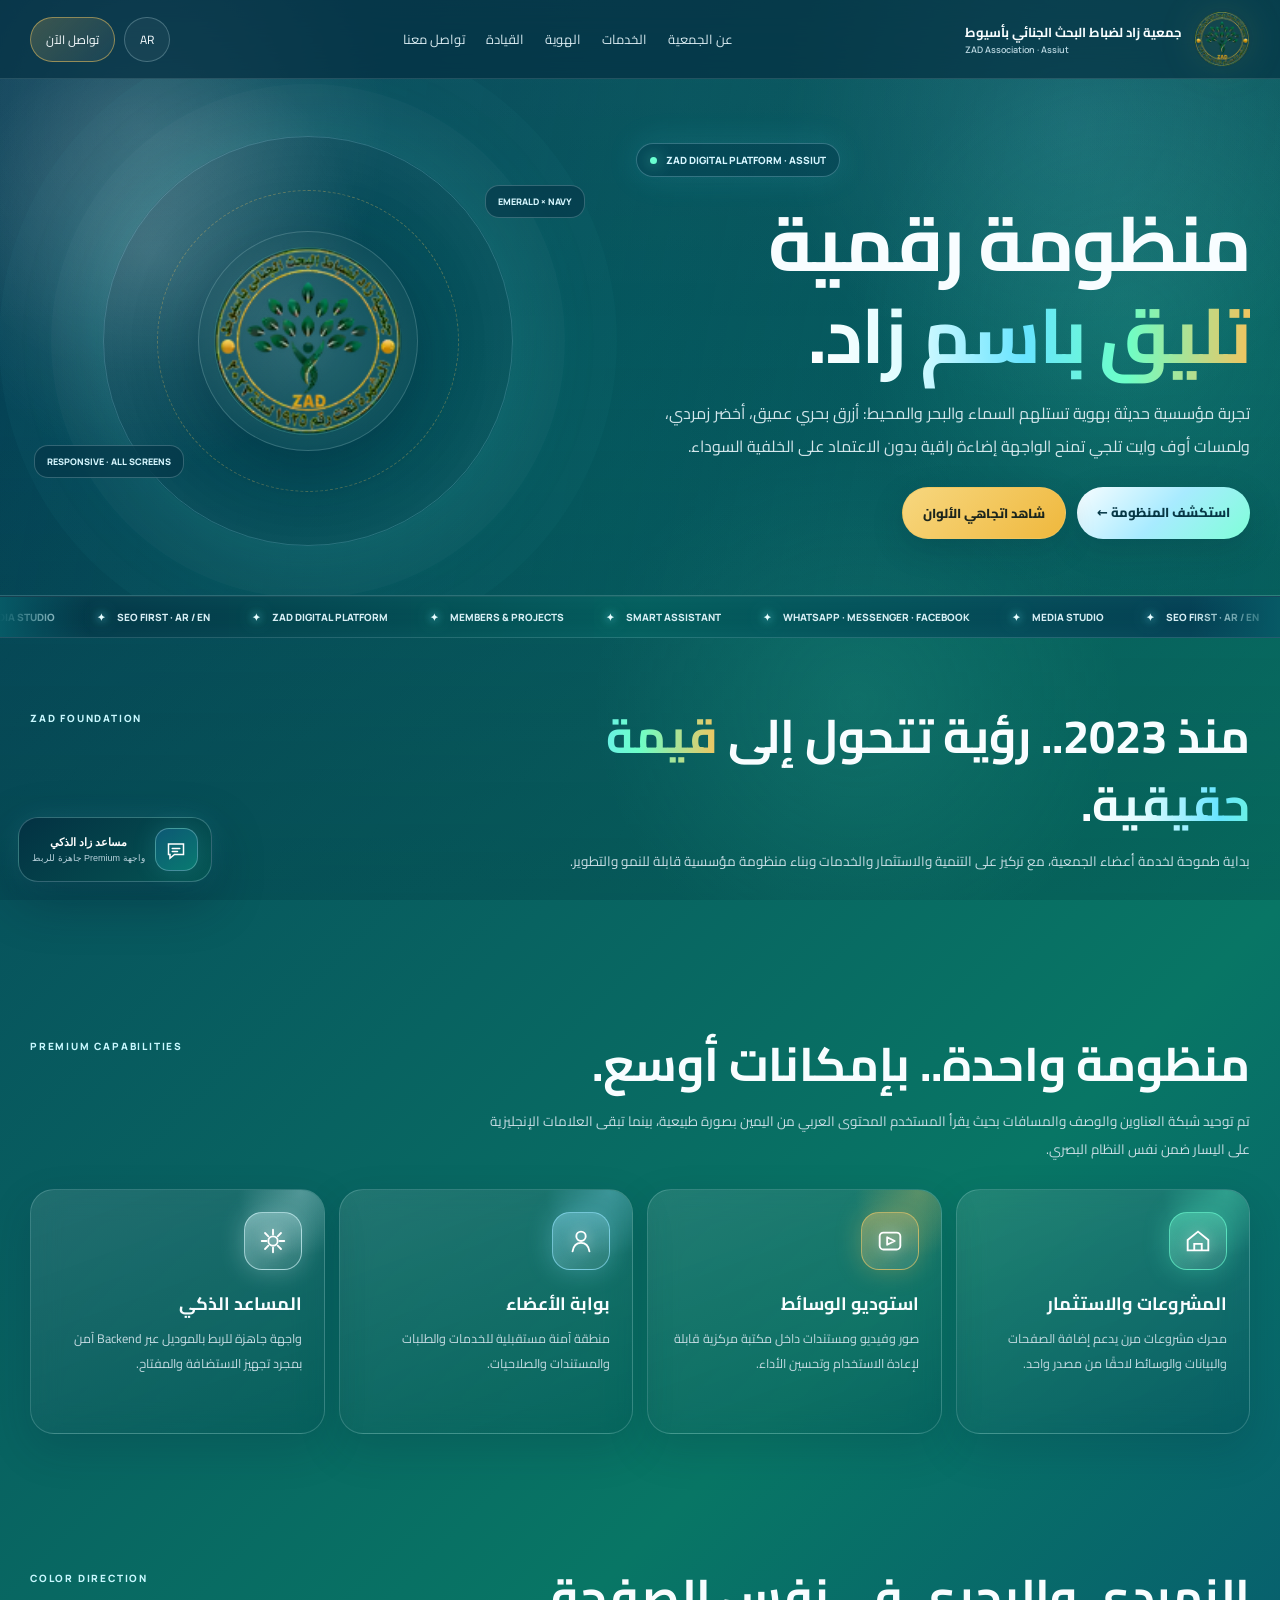
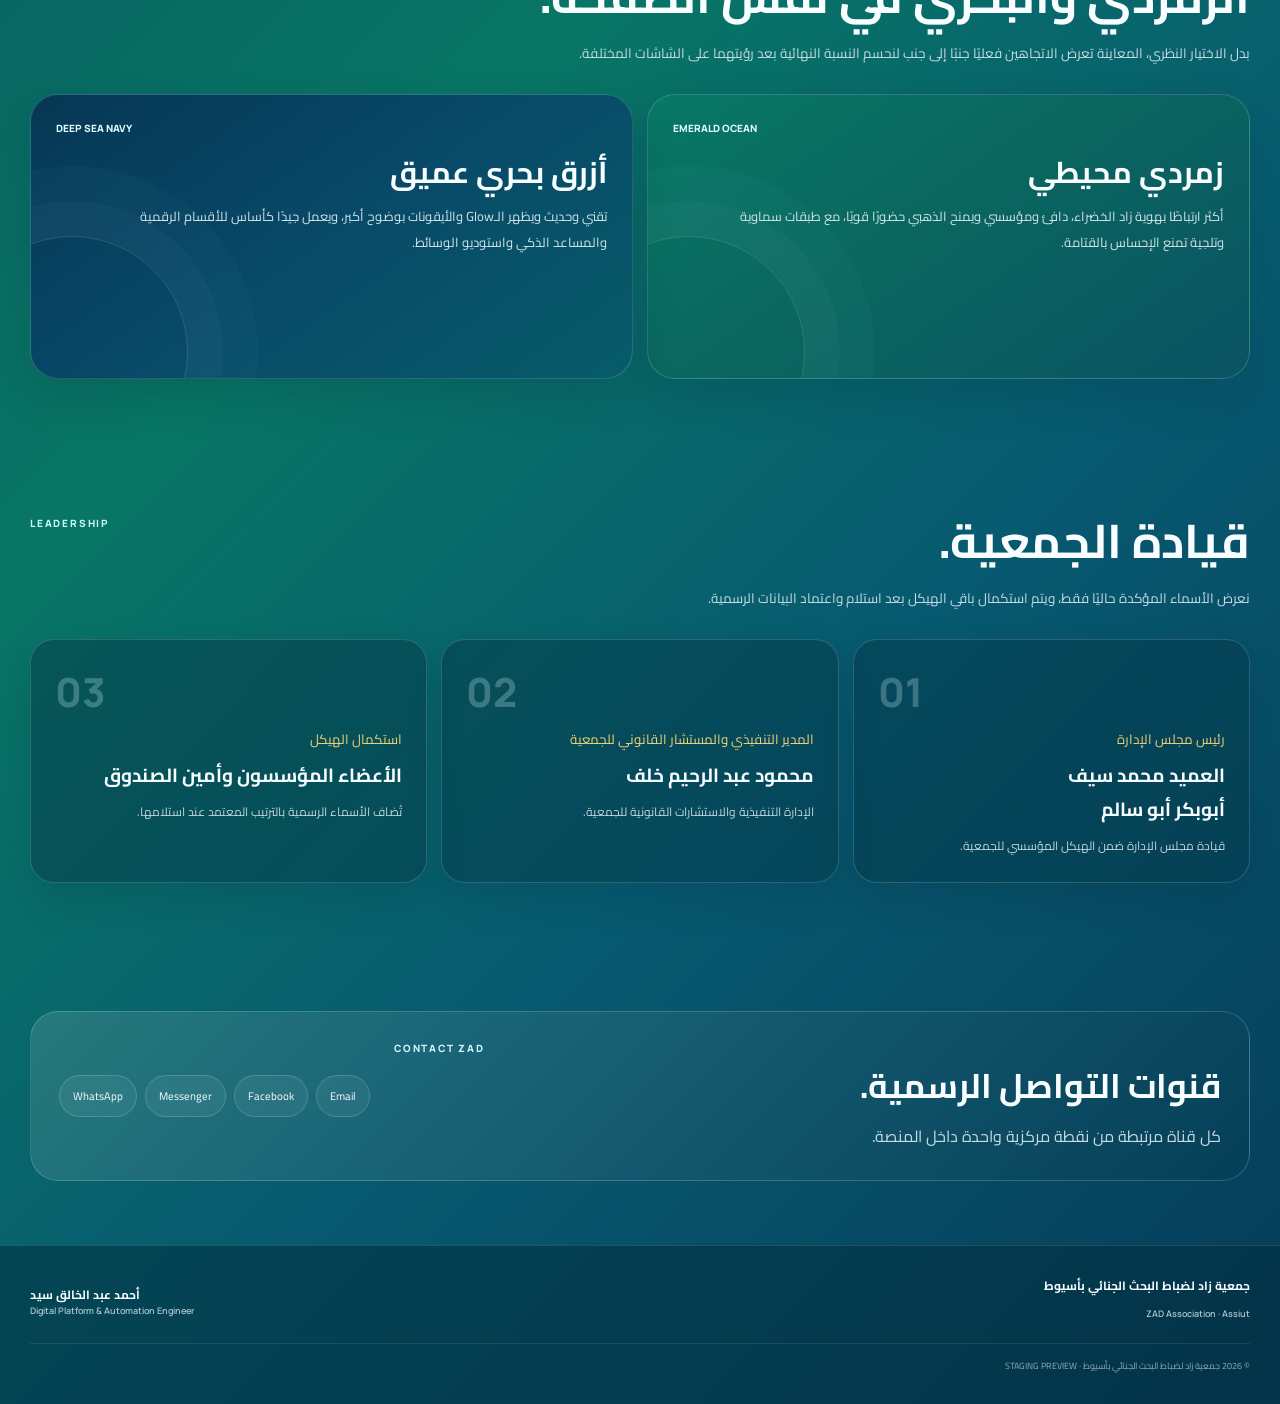
==== commit c97e3f25: "Align Arabic content right, English labels left, and normalize reading rhythm" ====
--- a/index.html
+++ b/index.html
@@ -1 +1,71 @@
-<!doctype html><html lang="ar" dir="rtl"><head><meta charset="utf-8"><meta name="viewport" content="width=device-width,initial-scale=1"><title>ZAD Preview V2</title><link rel="preconnect" href="https://fonts.googleapis.com"><link rel="preconnect" href="https://fonts.gstatic.com" crossorigin><link href="https://fonts.googleapis.com/css2?family=Cairo:wght@400;500;600;700;800&family=Manrope:wght@600;700;800&display=swap" rel="stylesheet"><style>:root{--navy:#062c47;--navy2:#0a4562;--emerald:#007d67;--emerald2:#0aa082;--ice:#f5fbff;--sky:#8edfff;--foam:#dffcff;--gold:#f2c45d;--ink:#f7fbff;--muted:#bfd5df;--line:rgba(207,246,255,.2);--glass:rgba(5,49,67,.58);--space:clamp(42px,5.2vw,72px)}*{box-sizing:border-box}html{scroll-behavior:smooth}body{margin:0;font-family:Cairo,system-ui,sans-serif;color:var(--ink);background:linear-gradient(135deg,#06374f 0%,#075b63 32%,#086d68 54%,#0a536d 74%,#083854 100%);overflow-x:hidden}body:before{content:"";position:fixed;inset:0;z-index:-3;background:radial-gradient(circle at 12% 18%,rgba(255,255,255,.18),transparent 18%),radial-gradient(circle at 78% 12%,rgba(142,223,255,.15),transparent 20%),radial-gradient(circle at 70% 72%,rgba(0,255,193,.10),transparent 22%),linear-gradient(180deg,rgba(255,255,255,.04),transparent 35%,rgba(0,21,40,.18));pointer-events:none}body:after{content:"";position:fixed;inset:0;z-index:-2;opacity:.22;background:repeating-linear-gradient(115deg,transparent 0 34px,rgba(255,255,255,.025) 35px 36px);pointer-events:none}a{color:inherit;text-decoration:none}.wrap{width:min(1220px,calc(100% - 40px));margin:auto}.en{font-family:Manrope,sans-serif}header{position:sticky;top:0;z-index:50;background:rgba(4,47,65,.72);backdrop-filter:blur(22px);border-bottom:1px solid rgba(223,252,255,.13)}nav{height:78px;display:flex;align-items:center;justify-content:space-between;gap:22px}.brand{display:flex;align-items:center;gap:12px;min-width:260px}.brand img{width:56px;height:56px;object-fit:contain;filter:drop-shadow(0 0 18px rgba(242,196,93,.28))}.brand strong{display:block;font-size:13px}.brand span{display:block;font:600 9px Manrope;color:#b7d4df}.links{display:flex;gap:21px;font-size:13px;color:#d6e8ef}.links a{position:relative;padding:10px 0}.links a:after{content:"";position:absolute;right:0;left:0;bottom:1px;height:2px;border-radius:2px;background:linear-gradient(90deg,var(--gold),var(--sky),#70ffd5);transform:scaleX(0);transition:.25s}.links a:hover:after{transform:scaleX(1)}.nav-actions{display:flex;gap:9px}.pill{padding:10px 15px;border-radius:999px;border:1px solid rgba(216,248,255,.24);background:rgba(255,255,255,.04);font-size:12px}.pill.gold{border-color:rgba(242,196,93,.5);background:linear-gradient(135deg,rgba(242,196,93,.22),rgba(255,255,255,.05))}.hero{position:relative;overflow:hidden;padding:var(--space) 0 calc(var(--space) - 8px);border-bottom:1px solid var(--line)}.hero:before{content:"";position:absolute;inset:0;background:radial-gradient(circle at 12% 34%,rgba(245,251,255,.18),transparent 18%),radial-gradient(circle at 88% 50%,rgba(0,255,190,.12),transparent 24%),linear-gradient(100deg,rgba(5,51,74,.2),rgba(4,91,96,.32),rgba(8,52,86,.16))}.hero-grid{position:relative;z-index:2;display:grid;grid-template-columns:1.05fr .95fr;gap:clamp(26px,4vw,58px);align-items:center}.badge{display:inline-flex;align-items:center;gap:9px;padding:9px 13px;border-radius:999px;border:1px solid rgba(184,240,255,.26);background:rgba(3,56,76,.42);box-shadow:0 0 34px rgba(92,224,255,.12);font:800 10px Manrope;color:#d7f6ff}.badge i{width:7px;height:7px;border-radius:50%;background:#69ffd1;box-shadow:0 0 16px #69ffd1}h1{font-size:clamp(48px,6vw,80px);line-height:1.14;margin:20px 0 18px;letter-spacing:-.035em}.grad{background:linear-gradient(90deg,#fff 0%,#dffcff 20%,#67e4ff 50%,#6cffc7 72%,#f2c45d 100%);-webkit-background-clip:text;color:transparent}.lead{max-width:650px;margin:0 0 24px;line-height:1.95;font-size:16px;color:#d2e5eb}.actions{display:flex;flex-wrap:wrap;gap:11px}.btn{padding:13px 20px;border-radius:999px;border:1px solid rgba(211,248,255,.25);background:rgba(255,255,255,.045);font-weight:800;font-size:13px;box-shadow:0 10px 32px rgba(0,25,45,.18);transition:.25s}.btn:hover{transform:translateY(-2px);box-shadow:0 15px 38px rgba(0,25,45,.28)}.btn.primary{border:0;color:#062e3c;background:linear-gradient(135deg,#f8fdff,#a8ebff,#7fffd8)}.btn.gold{border-color:rgba(242,196,93,.55);background:linear-gradient(135deg,#f7d77f,#f0bb43);color:#1b251d}.showcase{position:relative;min-height:400px;display:grid;place-items:center}.sea-orb{position:absolute;width:min(420px,80vw);aspect-ratio:1;border-radius:50%;border:1px solid rgba(174,238,255,.22);box-shadow:0 0 0 55px rgba(255,255,255,.025),0 0 0 110px rgba(90,220,255,.025),0 0 90px rgba(47,220,210,.15),inset 0 0 90px rgba(255,255,255,.05);animation:orb 8s ease-in-out infinite}.sea-orb:before,.sea-orb:after{content:"";position:absolute;border-radius:50%;inset:13%;border:1px dashed rgba(242,196,93,.3);animation:spin 24s linear infinite}.sea-orb:after{inset:27%;border-style:solid;border-color:rgba(125,255,217,.27);animation-direction:reverse;animation-duration:18s}@keyframes orb{50%{transform:scale(1.035);box-shadow:0 0 0 55px rgba(255,255,255,.035),0 0 0 110px rgba(90,220,255,.035),0 0 120px rgba(47,220,210,.2)}}@keyframes spin{to{transform:rotate(360deg)}}.logo-stage{position:relative;z-index:2;width:225px;height:225px;border-radius:50%;display:grid;place-items:center;background:radial-gradient(circle,rgba(255,255,255,.14),rgba(3,61,74,.48));border:1px solid rgba(220,251,255,.18);box-shadow:0 18px 65px rgba(0,28,50,.35)}.logo-stage img{width:195px}.float-chip{position:absolute;z-index:3;padding:9px 12px;border-radius:14px;border:1px solid rgba(220,251,255,.22);background:rgba(4,53,70,.62);backdrop-filter:blur(12px);font:800 9px Manrope;color:#d7f7ff}.chip1{top:44px;right:0}.chip2{bottom:62px;left:4px}.ticker-shell{position:relative;overflow:hidden;background:linear-gradient(90deg,rgba(4,48,66,.94),rgba(4,92,91,.9),rgba(5,56,80,.94));border-top:1px solid rgba(255,255,255,.07);border-bottom:1px solid rgba(188,244,255,.18);box-shadow:0 0 28px rgba(91,229,255,.09) inset}.ticker-shell:before,.ticker-shell:after{content:"";position:absolute;top:0;bottom:0;width:90px;z-index:3;pointer-events:none}.ticker-shell:before{right:0;background:linear-gradient(90deg,transparent,#075a66)}.ticker-shell:after{left:0;background:linear-gradient(-90deg,transparent,#075a66)}.ticker-track{display:flex;width:max-content;will-change:transform;animation:ticker 30s linear infinite}.ticker-group{display:flex;gap:42px;align-items:center;flex-shrink:0;padding:13px 21px;font:800 10px Manrope;color:#d7eef4}.ticker-group span{white-space:nowrap}.ticker-group span:before{content:"✦";margin-left:12px;color:#dffcff;text-shadow:0 0 9px #67e4ff,0 0 18px #6cffc7}@keyframes ticker{from{transform:translateX(0)}to{transform:translateX(50%)}}section{padding:var(--space) 0}.section-head{display:grid;grid-template-columns:1fr minmax(280px,500px);gap:28px;align-items:end;margin-bottom:28px}.kicker{display:block;font:800 10px Manrope;letter-spacing:.18em;color:#b8f6ff;margin-bottom:8px}.section-head h2{margin:0;font-size:clamp(30px,4vw,48px);line-height:1.27}.section-head p{margin:0;color:#c5dbe3;font-size:13px;line-height:1.9}.cards{display:grid;grid-template-columns:repeat(4,1fr);gap:14px}.card{position:relative;overflow:hidden;padding:22px;min-height:245px;border-radius:24px;background:linear-gradient(160deg,rgba(255,255,255,.1),rgba(0,55,67,.20));border:1px solid rgba(219,251,255,.19);backdrop-filter:blur(14px);box-shadow:0 16px 42px rgba(0,31,51,.17);transition:.3s}.card:before{content:"";position:absolute;width:135px;height:135px;border-radius:50%;top:-65px;right:-45px;background:radial-gradient(circle,var(--accent),transparent 67%);opacity:.28}.card:hover{transform:translateY(-5px);border-color:rgba(225,253,255,.38);box-shadow:0 22px 50px rgba(0,31,51,.25),0 0 30px color-mix(in srgb,var(--accent) 15%,transparent)}.icon{width:56px;height:56px;display:grid;place-items:center;border-radius:18px;font-size:25px;color:#fff;background:linear-gradient(145deg,color-mix(in srgb,var(--accent) 45%,transparent),rgba(255,255,255,.05));border:1px solid color-mix(in srgb,var(--accent) 58%,white 5%);box-shadow:0 0 24px color-mix(in srgb,var(--accent) 28%,transparent),inset 0 0 18px rgba(255,255,255,.08);animation:iconPulse 4s ease-in-out infinite}@keyframes iconPulse{50%{filter:brightness(1.18);box-shadow:0 0 34px color-mix(in srgb,var(--accent) 38%,transparent)}}.card h3{font-size:18px;margin:20px 0 8px}.card p{font-size:12.5px;line-height:1.9;color:#c3d8df;margin:0}.split-zone{display:grid;grid-template-columns:1fr 1fr;gap:14px}.tone{min-height:300px;padding:26px;border-radius:28px;border:1px solid rgba(220,251,255,.18);box-shadow:0 18px 45px rgba(0,31,51,.16);position:relative;overflow:hidden}.tone.emerald{background:linear-gradient(145deg,#087865,#0a665f 46%,#0a5364)}.tone.navy{background:linear-gradient(145deg,#063754,#084968 48%,#075c69)}.tone:after{content:"";position:absolute;width:230px;height:230px;border-radius:50%;left:-75px;bottom:-90px;border:1px solid rgba(255,255,255,.14);box-shadow:0 0 0 35px rgba(255,255,255,.025),0 0 0 70px rgba(117,231,255,.025)}.tone small{font:800 10px Manrope;color:#dffcff}.tone h3{font-size:31px;margin:13px 0 8px}.tone p{max-width:520px;color:#d0e3e8;line-height:1.9;font-size:13px}.leadership{display:grid;grid-template-columns:repeat(3,1fr);gap:14px}.leader{padding:24px;border-radius:24px;background:rgba(5,56,72,.5);border:1px solid rgba(221,252,255,.17);box-shadow:0 16px 38px rgba(0,31,51,.14)}.leader .num{font:800 40px Manrope;color:rgba(223,252,255,.25)}.leader small{display:block;color:#f3d277;margin:10px 0 7px}.leader strong{font-size:19px;line-height:1.65}.leader p{color:#bfd4dc;font-size:12px;line-height:1.8}.contact{padding:28px;border-radius:28px;background:linear-gradient(135deg,rgba(255,255,255,.12),rgba(4,58,76,.26));border:1px solid rgba(222,252,255,.19);display:grid;grid-template-columns:1fr auto;gap:24px;align-items:center}.contact h2{margin:3px 0 8px;font-size:34px}.contact p{margin:0;color:#c2d7df}.contact-actions{display:flex;flex-wrap:wrap;justify-content:flex-end;gap:8px}.contact-actions a{padding:10px 13px;border-radius:999px;background:rgba(255,255,255,.06);border:1px solid rgba(222,252,255,.18);font-size:11px}.chat-fab{position:fixed;left:18px;bottom:18px;z-index:80;border:1px solid rgba(195,246,255,.25);background:linear-gradient(145deg,rgba(3,48,66,.94),rgba(5,85,83,.94));color:#fff;border-radius:20px;padding:10px 13px;display:flex;gap:10px;align-items:center;box-shadow:0 18px 50px rgba(0,25,45,.35),0 0 26px rgba(100,230,255,.1);cursor:pointer}.chat-dot{width:43px;height:43px;border-radius:14px;display:grid;place-items:center;background:linear-gradient(145deg,#0d5874,#087a70);border:1px solid rgba(203,249,255,.3);font-size:20px;box-shadow:0 0 24px rgba(104,234,255,.15)}.chat-fab strong{display:block;font-size:11px}.chat-fab small{display:block;color:#b8d2dc;font-size:9px}.chat{position:fixed;left:18px;bottom:86px;z-index:79;width:min(420px,calc(100vw - 36px));max-height:min(670px,calc(100vh - 110px));display:flex;flex-direction:column;border-radius:28px;background:linear-gradient(160deg,rgba(4,49,67,.98),rgba(6,69,77,.98));border:1px solid rgba(208,248,255,.2);box-shadow:0 30px 90px rgba(0,24,43,.48),0 0 55px rgba(99,227,255,.12);overflow:hidden;opacity:0;visibility:hidden;transform:translateY(12px) scale(.98);transition:.25s}.chat.open{opacity:1;visibility:visible;transform:none}.chat-head{padding:17px 18px;display:flex;justify-content:space-between;align-items:center;border-bottom:1px solid rgba(220,251,255,.12);background:linear-gradient(90deg,rgba(255,255,255,.055),transparent)}.chat-id{display:flex;align-items:center;gap:10px}.chat-mark{width:44px;height:44px;border-radius:50%;display:grid;place-items:center;background:rgba(255,255,255,.07);border:1px solid rgba(223,252,255,.18)}.chat-mark img{width:38px;height:38px;object-fit:contain}.chat-id strong{display:block;font-size:13px}.chat-id small{font-size:9px;color:#afd0da}.status{color:#78ffd0}.close{width:34px;height:34px;border-radius:12px;border:1px solid rgba(220,251,255,.16);background:rgba(255,255,255,.045);color:#fff;cursor:pointer}.chat-body{padding:17px;overflow:auto}.welcome{padding:15px;border-radius:20px;background:rgba(255,255,255,.055);border:1px solid rgba(218,250,255,.13);line-height:1.8;font-size:12px}.welcome b{color:#f2cf71}.quick{display:grid;grid-template-columns:repeat(2,1fr);gap:8px;margin-top:12px}.quick a,.quick button{min-height:48px;border-radius:14px;border:1px solid rgba(218,250,255,.16);background:rgba(255,255,255,.045);color:#fff;font-family:Cairo;font-size:11px;display:flex;align-items:center;justify-content:center;gap:7px;cursor:pointer}.suggestions{display:grid;gap:7px;margin-top:12px}.suggestions button{padding:10px 12px;border-radius:13px;border:1px solid rgba(219,251,255,.14);background:rgba(2,43,63,.34);color:#d8ecf3;font-family:Cairo;font-size:10.5px;text-align:right;cursor:pointer}.chat-compose{padding:13px;border-top:1px solid rgba(220,251,255,.12);display:grid;grid-template-columns:1fr 46px;gap:8px;background:rgba(2,42,58,.42)}.chat-compose input{min-width:0;border:1px solid rgba(220,251,255,.15);background:rgba(255,255,255,.055);color:#fff;border-radius:14px;padding:12px 13px;font-family:Cairo;outline:none}.chat-compose button{border:0;border-radius:14px;background:linear-gradient(135deg,#e8fbff,#8ce9ff,#78ffd0);color:#05384a;font-size:18px;cursor:pointer}.chat-note{padding:0 14px 12px;color:#8fb2be;font-size:8.5px;text-align:center}footer{padding:30px 0;border-top:1px solid rgba(221,252,255,.12);background:rgba(3,44,61,.52)}.footer-grid{display:grid;grid-template-columns:1fr auto;gap:25px;align-items:center}.footer-grid strong{display:block;font-size:12px}.footer-grid span{font:600 9px Manrope;color:#a9c6d0}.dev{text-align:left}.rights{margin-top:17px;padding-top:14px;border-top:1px solid rgba(221,252,255,.09);color:#8eabb6;font-size:9px}@media(max-width:1020px){.links{display:none}.hero-grid{grid-template-columns:1fr}.showcase{min-height:350px}.cards{grid-template-columns:repeat(2,1fr)}.section-head{grid-template-columns:1fr}.split-zone{grid-template-columns:1fr}.leadership{grid-template-columns:1fr}.contact{grid-template-columns:1fr}.contact-actions{justify-content:flex-start}}@media(max-width:640px){:root{--space:38px}.wrap{width:min(100% - 26px,1220px)}nav{height:70px}.brand{min-width:0}.brand strong{font-size:10px}.brand span{display:none}.brand img{width:48px;height:48px}.nav-actions .pill:first-child{display:none}h1{font-size:43px}.lead{font-size:14px}.showcase{min-height:300px}.sea-orb{width:290px}.logo-stage{width:175px;height:175px}.logo-stage img{width:150px}.float-chip{font-size:8px}.cards{grid-template-columns:1fr}.quick{grid-template-columns:1fr}.footer-grid{grid-template-columns:1fr}.dev{text-align:right}.chat-fab span{display:none}.section-head h2{font-size:31px}}@media(prefers-reduced-motion:reduce){*{scroll-behavior:auto!important;animation-duration:.001ms!important;animation-iteration-count:1!important}}</style></head><body><iframe id="legacy" src="legacy.html" hidden></iframe><header><div class="wrap"><nav><a class="brand" href="#home"><img class="zad-logo" alt="شعار جمعية زاد"><span><strong>جمعية زاد لضباط البحث الجنائي بأسيوط</strong><span>ZAD Association · Assiut</span></span></a><div class="links"><a href="#about">عن الجمعية</a><a href="#services">الخدمات</a><a href="#colors">الهوية</a><a href="#leadership">القيادة</a><a href="#contact">تواصل معنا</a></div><div class="nav-actions"><a class="pill" href="#home">AR</a><a class="pill gold" href="https://wa.me/201070700071" target="_blank" rel="noopener">تواصل الآن</a></div></nav></div></header><main id="home"><section class="hero"><div class="wrap hero-grid"><div><span class="badge"><i></i>ZAD DIGITAL PLATFORM · ASSIUT</span><h1>منظومة رقمية<br><span class="grad">تليق باسم زاد.</span></h1><p class="lead">تجربة مؤسسية حديثة بهوية تستلهم السماء والبحر والمحيط: أزرق بحري عميق، أخضر زمردي، ولمسات أوف وايت تلجي تمنح الواجهة إضاءة راقية بدون الاعتماد على الخلفية السوداء.</p><div class="actions"><a class="btn primary" href="#services">استكشف المنظومة ←</a><a class="btn gold" href="#colors">شاهد اتجاهي الألوان</a></div></div><div class="showcase"><div class="sea-orb"></div><div class="logo-stage"><img class="zad-logo" alt="شعار ZAD"></div><span class="float-chip chip1">EMERALD × NAVY</span><span class="float-chip chip2">RESPONSIVE · ALL SCREENS</span></div></div></section><div class="ticker-shell"><div class="ticker-track"><div class="ticker-group"><span>ZAD DIGITAL PLATFORM</span><span>خدمة الأعضاء والمشروعات</span><span>SMART ASSISTANT</span><span>WHATSAPP · MESSENGER · FACEBOOK</span><span>MEDIA STUDIO</span><span>SEO FIRST · AR / EN</span></div><div class="ticker-group" aria-hidden="true"><span>ZAD DIGITAL PLATFORM</span><span>خدمة الأعضاء والمشروعات</span><span>SMART ASSISTANT</span><span>WHATSAPP · MESSENGER · FACEBOOK</span><span>MEDIA STUDIO</span><span>SEO FIRST · AR / EN</span></div></div></div><section id="about"><div class="wrap"><div class="section-head"><div><span class="kicker">ZAD FOUNDATION</span><h2>مسافات موحّدة. إيقاع بصري <span class="grad">أهدأ وأقوى.</span></h2></div><p>تم تقليل الفراغات الكبيرة واعتماد مقياس موحّد للمسافات بين الأقسام والكروت والعناوين، مع الحفاظ على الراحة البصرية وسرعة القراءة على جميع المقاسات.</p></div></div></section><section id="services"><div class="wrap"><div class="section-head"><div><span class="kicker">PREMIUM CAPABILITIES</span><h2>أيقونات أكثر إبهارًا.. بدون ضوضاء.</h2></div><p>كل وحدة تحصل على توهج إلكتروني محسوب، طبقات Glass خفيفة، وتفاعل Hover يحافظ على الفخامة بدل المؤثرات المبالغ فيها.</p></div><div class="cards"><article class="card" style="--accent:#64ffd0"><div class="icon">⌂</div><h3>المشروعات والاستثمار</h3><p>محرك مشروعات مرن يدعم إضافة الصفحات والبيانات والوسائط لاحقًا من مصدر واحد.</p></article><article class="card" style="--accent:#f2c45d"><div class="icon">◈</div><h3>استوديو الوسائط</h3><p>صور وفيديو ومستندات داخل مكتبة مركزية قابلة لإعادة الاستخدام وتحسين الأداء.</p></article><article class="card" style="--accent:#8edfff"><div class="icon">◎</div><h3>بوابة الأعضاء</h3><p>منطقة آمنة مستقبلية للخدمات والطلبات والمستندات والصلاحيات.</p></article><article class="card" style="--accent:#c6f9ff"><div class="icon">✦</div><h3>المساعد الذكي</h3><p>واجهة جاهزة للربط بالموديل عبر Backend آمن بمجرد تجهيز الاستضافة والمفتاح.</p></article></div></div></section><section id="colors"><div class="wrap"><div class="section-head"><div><span class="kicker">COLOR DIRECTION</span><h2>الزمردي والبحري في نفس الصفحة.</h2></div><p>بدل الاختيار النظري، المعاينة تعرض الاتجاهين فعليًا جنبًا إلى جنب لنحسم النسبة النهائية بعد رؤيتهما على الشاشة.</p></div><div class="split-zone"><article class="tone emerald"><small>EMERALD OCEAN</small><h3>زمردي محيطي</h3><p>أكثر ارتباطًا بهوية زاد الخضراء، دافئ ومؤسسي ويمنح الذهبي حضورًا قويًا، مع طبقات سماوية وتلجية تمنع الإحساس بالقتامة.</p></article><article class="tone navy"><small>DEEP SEA NAVY</small><h3>أزرق بحري عميق</h3><p>تقني وحديث ويظهر الـGlow والأيقونات بوضوح أكبر، ويعمل جيدًا كأساس للأقسام الرقمية والمساعد الذكي والـMedia Studio.</p></article></div></div></section><section id="leadership"><div class="wrap"><div class="section-head"><div><span class="kicker">LEADERSHIP</span><h2>قيادة الجمعية.</h2></div><p>تظل المعاينة ملتزمة بالأسماء المؤكدة فقط لحين وصول باقي الهيكل الرسمي.</p></div><div class="leadership"><article class="leader"><div class="num">01</div><small>رئيس مجلس الإدارة</small><strong>العميد محمد سيف<br>أبوبكر أبو سالم</strong><p>قيادة مجلس الإدارة ضمن الهيكل المؤسسي للجمعية.</p></article><article class="leader"><div class="num">02</div><small>المدير التنفيذي والمستشار القانوني للجمعية</small><strong>محمود عبد الرحيم خلف</strong><p>الإدارة التنفيذية والاستشارات القانونية للجمعية.</p></article><article class="leader"><div class="num">03</div><small>استكمال الهيكل</small><strong>الأعضاء المؤسسون وأمين الصندوق</strong><p>تُضاف الأسماء الرسمية بالترتيب المعتمد عند استلامها.</p></article></div></div></section><section id="contact"><div class="wrap"><div class="contact"><div><span class="kicker">CONTACT ZAD</span><h2>قنوات التواصل الرسمية.</h2><p>كل قناة مرتبطة من نقطة مركزية واحدة داخل المنصة.</p></div><div class="contact-actions"><a href="https://wa.me/201070700071" target="_blank" rel="noopener">WhatsApp</a><a href="https://m.me/zadassociationassiut" target="_blank" rel="noopener">Messenger</a><a href="https://www.facebook.com/zadassociationassiut" target="_blank" rel="noopener">Facebook</a><a href="mailto:zadassociation2023@gmail.com">Email</a></div></div></div></section></main><button class="chat-fab" id="chatFab"><span class="chat-dot">✦</span><span><strong>مساعد زاد الذكي</strong><small>واجهة Premium جاهزة للربط</small></span></button><aside class="chat" id="chat"><div class="chat-head"><div class="chat-id"><span class="chat-mark"><img class="zad-logo" alt="ZAD"></span><div><strong>مساعد زاد الذكي</strong><small><span class="status">●</span> ONLINE PREVIEW · ZAD DIGITAL OS</small></div></div><button class="close" id="chatClose">×</button></div><div class="chat-body"><div class="welcome"><b>مرحبًا بك في جمعية زاد 👋</b><br>أنا مساعدك الذكي للاستفسار عن الجمعية وخدماتها ومشروعاتها. الربط بالموديل سيتم على الاستضافة عبر Backend آمن.</div><div class="quick"><a href="https://wa.me/201070700071" target="_blank" rel="noopener">◉ واتساب</a><a href="https://m.me/zadassociationassiut" target="_blank" rel="noopener">◌ ماسنجر</a><a href="tel:+201070700071">⌕ اتصال</a><a href="mailto:zadassociation2023@gmail.com">✉ تواصل</a></div><div class="suggestions"><button>ما هي خدمات الجمعية؟</button><button>ما هي المشروعات الحالية؟</button><button>كيف أتواصل مع الجمعية؟</button></div></div><div class="chat-compose"><input placeholder="اسألني أي سؤال..." aria-label="اكتب سؤالك"><button aria-label="إرسال">←</button></div><div class="chat-note">ZAD Smart Assistant · AI connection pending secure hosting secret</div></aside><footer><div class="wrap"><div class="footer-grid"><div><strong>جمعية زاد لضباط البحث الجنائي بأسيوط</strong><span>ZAD Association · Assiut</span></div><div class="dev"><strong>أحمد عبد الخالق سيد</strong><span>Digital Platform & Automation Engineer</span></div></div><div class="rights">© 2026 جمعية زاد لضباط البحث الجنائي بأسيوط · STAGING PREVIEW</div></div></footer><script>const legacy=document.getElementById('legacy');legacy.addEventListener('load',()=>{try{const src=legacy.contentDocument.querySelector('.brand img')?.src||legacy.contentDocument.querySelector('img')?.src;if(src)document.querySelectorAll('.zad-logo').forEach(i=>i.src=src)}catch(e){}setTimeout(()=>legacy.remove(),200)});const chat=document.getElementById('chat'),fab=document.getElementById('chatFab');fab.onclick=()=>chat.classList.toggle('open');document.getElementById('chatClose').onclick=()=>chat.classList.remove('open');document.querySelectorAll('.suggestions button').forEach(b=>b.onclick=()=>{const input=document.querySelector('.chat-compose input');input.value=b.textContent;input.focus()});</script></body></html>+<!doctype html>
+<html lang="ar" dir="rtl">
+<head>
+<meta charset="utf-8">
+<meta name="viewport" content="width=device-width,initial-scale=1,viewport-fit=cover">
+<meta name="theme-color" content="#064b61">
+<title>جمعية زاد لضباط البحث الجنائي بأسيوط | معاينة المنصة</title>
+<meta name="description" content="معاينة المنصة الرقمية لجمعية زاد لضباط البحث الجنائي بأسيوط.">
+<link rel="preconnect" href="https://fonts.googleapis.com">
+<link rel="preconnect" href="https://fonts.gstatic.com" crossorigin>
+<link href="https://fonts.googleapis.com/css2?family=Cairo:wght@400;500;600;700;800&family=Manrope:wght@600;700;800&display=swap" rel="stylesheet">
+<style>
+:root{
+  --navy:#052f4b;--navy2:#074966;--emerald:#087963;--emerald2:#0a9a7b;
+  --ice:#f6fcff;--sky:#8ee4ff;--foam:#dffcff;--gold:#f0c45f;
+  --text:#f8fdff;--muted:#c3dbe3;--line:rgba(218,250,255,.18);
+  --glass:rgba(4,58,75,.48);--shadow:0 22px 58px rgba(0,28,48,.24);
+  --space:clamp(44px,5vw,68px);--radius:26px;
+}
+*{box-sizing:border-box}
+html{scroll-behavior:smooth}
+body{margin:0;font-family:Cairo,system-ui,sans-serif;color:var(--text);background:linear-gradient(135deg,#063c56 0%,#086361 34%,#087665 51%,#075a70 73%,#063b58 100%);overflow-x:hidden}
+body:before{content:"";position:fixed;inset:0;z-index:-3;pointer-events:none;background:radial-gradient(circle at 11% 14%,rgba(255,255,255,.17),transparent 18%),radial-gradient(circle at 84% 14%,rgba(142,228,255,.16),transparent 22%),radial-gradient(circle at 67% 78%,rgba(86,255,206,.11),transparent 24%),linear-gradient(180deg,rgba(255,255,255,.04),transparent 37%,rgba(0,25,43,.16))}
+body:after{content:"";position:fixed;inset:0;z-index:-2;pointer-events:none;opacity:.16;background:repeating-linear-gradient(116deg,transparent 0 35px,rgba(255,255,255,.03) 36px 37px)}
+a{color:inherit;text-decoration:none}.wrap{width:min(1220px,calc(100% - 40px));margin:auto}.en{font-family:Manrope,sans-serif;direction:ltr}
+header{position:sticky;top:0;z-index:60;background:rgba(4,48,66,.72);backdrop-filter:blur(22px);border-bottom:1px solid rgba(223,252,255,.13)}
+nav{height:78px;display:flex;align-items:center;justify-content:space-between;gap:22px}.brand{display:flex;align-items:center;gap:12px;min-width:270px}.brand img{width:56px;height:56px;object-fit:contain;filter:drop-shadow(0 0 18px rgba(240,196,95,.28))}.brand strong{display:block;font-size:13px;line-height:1.55}.brand span span{display:block;font:600 9px Manrope;color:#b8d5df;direction:ltr;text-align:left}.links{display:flex;gap:21px;font-size:13px;color:#d8eaf0}.links a{position:relative;padding:10px 0}.links a:after{content:"";position:absolute;right:0;left:0;bottom:2px;height:2px;border-radius:2px;background:linear-gradient(90deg,var(--gold),var(--sky),#72ffd5);transform:scaleX(0);transition:.25s}.links a:hover:after{transform:scaleX(1)}.nav-actions{display:flex;gap:9px}.pill{padding:10px 15px;border-radius:999px;border:1px solid rgba(216,248,255,.24);background:rgba(255,255,255,.045);font-size:12px}.pill.gold{border-color:rgba(240,196,95,.52);background:linear-gradient(135deg,rgba(240,196,95,.22),rgba(255,255,255,.05))}
+.hero{position:relative;overflow:hidden;padding:var(--space) 0 calc(var(--space) - 8px);border-bottom:1px solid var(--line)}.hero:before{content:"";position:absolute;inset:0;background:radial-gradient(circle at 12% 34%,rgba(246,252,255,.17),transparent 18%),radial-gradient(circle at 88% 48%,rgba(83,255,205,.12),transparent 24%),linear-gradient(100deg,rgba(5,51,74,.16),rgba(4,91,96,.30),rgba(8,52,86,.16))}.hero-grid{position:relative;z-index:2;display:grid;grid-template-columns:1.05fr .95fr;gap:clamp(26px,4vw,56px);align-items:center}.hero-copy{text-align:right;direction:rtl}.badge-row{display:flex;direction:ltr;justify-content:flex-start}.badge{display:inline-flex;align-items:center;gap:9px;padding:9px 13px;border-radius:999px;border:1px solid rgba(184,240,255,.26);background:rgba(3,56,76,.42);box-shadow:0 0 34px rgba(92,224,255,.12);font:800 10px Manrope;color:#d7f6ff}.badge i{width:7px;height:7px;border-radius:50%;background:#69ffd1;box-shadow:0 0 16px #69ffd1}h1{font-size:clamp(47px,6vw,78px);line-height:1.20;margin:20px 0 16px;letter-spacing:-.03em}.grad{background:linear-gradient(90deg,#fff 0%,#dffcff 22%,#67e4ff 49%,#6cffc7 72%,#f0c45f 100%);-webkit-background-clip:text;color:transparent}.lead{max-width:690px;margin:0 0 24px;line-height:2.05;font-size:16px;color:#d3e6eb}.actions{display:flex;flex-wrap:wrap;gap:11px}.btn{padding:13px 20px;border-radius:999px;border:1px solid rgba(211,248,255,.25);background:rgba(255,255,255,.05);font-weight:800;font-size:13px;box-shadow:0 10px 32px rgba(0,25,45,.18);transition:.25s}.btn:hover{transform:translateY(-2px);box-shadow:0 15px 38px rgba(0,25,45,.28)}.btn.primary{border:0;color:#063745;background:linear-gradient(135deg,#f8fdff,#a8ebff,#7fffd8)}.btn.gold{border-color:rgba(240,196,95,.58);background:linear-gradient(135deg,#f7d77f,#efb83d);color:#1b251d}
+.showcase{position:relative;min-height:395px;display:grid;place-items:center}.sea-orb{position:absolute;width:min(410px,80vw);aspect-ratio:1;border-radius:50%;border:1px solid rgba(174,238,255,.22);box-shadow:0 0 0 52px rgba(255,255,255,.025),0 0 0 104px rgba(90,220,255,.025),0 0 90px rgba(47,220,210,.15),inset 0 0 90px rgba(255,255,255,.05);animation:orb 8s ease-in-out infinite}.sea-orb:before,.sea-orb:after{content:"";position:absolute;border-radius:50%;inset:13%;border:1px dashed rgba(240,196,95,.32);animation:spin 24s linear infinite}.sea-orb:after{inset:27%;border-style:solid;border-color:rgba(125,255,217,.27);animation-direction:reverse;animation-duration:18s}@keyframes orb{50%{transform:scale(1.035);box-shadow:0 0 0 52px rgba(255,255,255,.035),0 0 0 104px rgba(90,220,255,.035),0 0 120px rgba(47,220,210,.20)}}@keyframes spin{to{transform:rotate(360deg)}}.logo-stage{position:relative;z-index:2;width:220px;height:220px;border-radius:50%;display:grid;place-items:center;background:radial-gradient(circle,rgba(255,255,255,.14),rgba(3,61,74,.48));border:1px solid rgba(220,251,255,.18);box-shadow:0 18px 65px rgba(0,28,50,.35)}.logo-stage img{width:190px}.float-chip{position:absolute;z-index:3;padding:9px 12px;border-radius:14px;border:1px solid rgba(220,251,255,.22);background:rgba(4,53,70,.62);backdrop-filter:blur(12px);font:800 9px Manrope;color:#d7f7ff;direction:ltr}.chip1{top:42px;right:0}.chip2{bottom:60px;left:4px}
+.ticker-shell{position:relative;overflow:hidden;background:linear-gradient(90deg,rgba(4,48,66,.95),rgba(4,92,91,.92),rgba(5,56,80,.95));border-top:1px solid rgba(255,255,255,.07);border-bottom:1px solid rgba(188,244,255,.18);box-shadow:0 0 30px rgba(91,229,255,.09) inset}.ticker-shell:before,.ticker-shell:after{content:"";position:absolute;top:0;bottom:0;width:90px;z-index:3;pointer-events:none}.ticker-shell:before{right:0;background:linear-gradient(90deg,transparent,#075a66)}.ticker-shell:after{left:0;background:linear-gradient(-90deg,transparent,#075a66)}.ticker-track{display:flex;width:max-content;will-change:transform;animation:ticker 28s linear infinite}.ticker-group{display:flex;gap:42px;align-items:center;flex-shrink:0;padding:13px 21px;font:800 10px Manrope;color:#d7eef4;direction:ltr}.ticker-group span{white-space:nowrap}.ticker-group span:before{content:"✦";margin-right:12px;color:#e8fdff;text-shadow:0 0 9px #67e4ff,0 0 18px #6cffc7}@keyframes ticker{from{transform:translate3d(0,0,0)}to{transform:translate3d(50%,0,0)}}
+section{padding:var(--space) 0}.section-head{direction:ltr;display:grid;grid-template-columns:minmax(170px,.34fr) minmax(0,1fr);gap:clamp(24px,4vw,54px);align-items:start;margin-bottom:26px}.section-head>.kicker{grid-column:1;grid-row:1;text-align:left;direction:ltr;align-self:start;padding-top:8px}.arabic-head{grid-column:2;grid-row:1;direction:rtl;text-align:right;max-width:820px;justify-self:end;width:100%}.kicker{display:block;font:800 10px Manrope;letter-spacing:.18em;color:#c9f8ff;line-height:1.6}.arabic-head h2{margin:0;font-size:clamp(30px,4vw,47px);line-height:1.45}.arabic-head p{margin:10px 0 0;max-width:760px;color:#c8dde4;font-size:13.5px;line-height:2.05}.cards{display:grid;grid-template-columns:repeat(4,1fr);gap:14px}.card{position:relative;overflow:hidden;padding:22px;min-height:245px;border-radius:24px;background:linear-gradient(160deg,rgba(255,255,255,.10),rgba(0,55,67,.20));border:1px solid rgba(219,251,255,.19);backdrop-filter:blur(14px);box-shadow:0 16px 42px rgba(0,31,51,.17);transition:.3s;text-align:right;direction:rtl}.card:before{content:"";position:absolute;width:135px;height:135px;border-radius:50%;top:-65px;right:-45px;background:radial-gradient(circle,var(--accent),transparent 67%);opacity:.30}.card:hover{transform:translateY(-5px);border-color:rgba(225,253,255,.38);box-shadow:0 22px 50px rgba(0,31,51,.25),0 0 30px color-mix(in srgb,var(--accent) 15%,transparent)}.icon{width:58px;height:58px;display:grid;place-items:center;border-radius:18px;color:#fff;background:linear-gradient(145deg,color-mix(in srgb,var(--accent) 45%,transparent),rgba(255,255,255,.06));border:1px solid color-mix(in srgb,var(--accent) 58%,white 5%);box-shadow:0 0 26px color-mix(in srgb,var(--accent) 30%,transparent),inset 0 0 18px rgba(255,255,255,.08);animation:iconPulse 4s ease-in-out infinite}.icon svg{width:30px;height:30px;filter:drop-shadow(0 0 9px currentColor)}@keyframes iconPulse{50%{filter:brightness(1.18);box-shadow:0 0 36px color-mix(in srgb,var(--accent) 40%,transparent),inset 0 0 22px rgba(255,255,255,.1)}}.card h3{font-size:18px;line-height:1.65;margin:19px 0 7px}.card p{font-size:12.5px;line-height:2;color:#c5dbe2;margin:0}
+.split-zone{display:grid;grid-template-columns:1fr 1fr;gap:14px}.tone{min-height:285px;padding:25px;border-radius:28px;border:1px solid rgba(220,251,255,.18);box-shadow:0 18px 45px rgba(0,31,51,.16);position:relative;overflow:hidden;text-align:right;direction:rtl}.tone.emerald{background:linear-gradient(145deg,#087865,#0a665f 46%,#0a5364)}.tone.navy{background:linear-gradient(145deg,#063754,#084968 48%,#075c69)}.tone:after{content:"";position:absolute;width:230px;height:230px;border-radius:50%;left:-75px;bottom:-90px;border:1px solid rgba(255,255,255,.14);box-shadow:0 0 0 35px rgba(255,255,255,.025),0 0 0 70px rgba(117,231,255,.025)}.tone small{display:block;font:800 10px Manrope;color:#dffcff;direction:ltr;text-align:left;line-height:1.6}.tone h3{font-size:30px;line-height:1.55;margin:13px 0 7px}.tone p{max-width:520px;color:#d3e5e9;line-height:2;font-size:13px;margin:0}.leadership{display:grid;grid-template-columns:repeat(3,1fr);gap:14px}.leader{padding:24px;border-radius:24px;background:rgba(5,56,72,.50);border:1px solid rgba(221,252,255,.17);box-shadow:0 16px 38px rgba(0,31,51,.14);direction:rtl;text-align:right}.leader .num{font:800 40px Manrope;color:rgba(223,252,255,.25);direction:ltr;text-align:left}.leader small{display:block;color:#f3d277;margin:9px 0 6px;line-height:1.8}.leader strong{font-size:19px;line-height:1.8}.leader p{color:#c1d7de;font-size:12px;line-height:2;margin:8px 0 0}.contact{padding:28px;border-radius:28px;background:linear-gradient(135deg,rgba(255,255,255,.12),rgba(4,58,76,.26));border:1px solid rgba(222,252,255,.19);display:grid;grid-template-columns:minmax(0,1fr) auto;gap:24px;align-items:center}.contact-copy{text-align:right;direction:rtl}.contact-copy .kicker{direction:ltr;text-align:left;margin-bottom:4px}.contact h2{margin:0 0 7px;font-size:34px;line-height:1.55}.contact p{margin:0;color:#c7dce3;line-height:2}.contact-actions{display:flex;flex-wrap:wrap;justify-content:flex-end;gap:8px;direction:ltr}.contact-actions a{padding:10px 13px;border-radius:999px;background:rgba(255,255,255,.06);border:1px solid rgba(222,252,255,.18);font-size:11px}
+.chat-fab{position:fixed;left:18px;bottom:18px;z-index:80;border:1px solid rgba(195,246,255,.25);background:linear-gradient(145deg,rgba(3,48,66,.95),rgba(5,85,83,.95));color:#fff;border-radius:20px;padding:10px 13px;display:flex;gap:10px;align-items:center;box-shadow:0 18px 50px rgba(0,25,45,.35),0 0 28px rgba(100,230,255,.12);cursor:pointer}.chat-dot{width:43px;height:43px;border-radius:14px;display:grid;place-items:center;background:linear-gradient(145deg,#0d5874,#087a70);border:1px solid rgba(203,249,255,.30);box-shadow:0 0 24px rgba(104,234,255,.15)}.chat-dot svg{width:24px;height:24px}.chat-fab strong{display:block;font-size:11px;line-height:1.6}.chat-fab small{display:block;color:#b8d2dc;font-size:9px;line-height:1.6}.chat{position:fixed;left:18px;bottom:86px;z-index:79;width:min(420px,calc(100vw - 36px));max-height:min(670px,calc(100vh - 110px));display:flex;flex-direction:column;border-radius:28px;background:linear-gradient(160deg,rgba(4,49,67,.99),rgba(6,69,77,.99));border:1px solid rgba(208,248,255,.20);box-shadow:0 30px 90px rgba(0,24,43,.48),0 0 55px rgba(99,227,255,.12);overflow:hidden;opacity:0;visibility:hidden;transform:translateY(12px) scale(.98);transition:.25s}.chat.open{opacity:1;visibility:visible;transform:none}.chat-head{padding:17px 18px;display:flex;justify-content:space-between;align-items:center;border-bottom:1px solid rgba(220,251,255,.12);background:linear-gradient(90deg,rgba(255,255,255,.055),transparent)}.chat-id{display:flex;align-items:center;gap:10px}.chat-mark{width:44px;height:44px;border-radius:50%;display:grid;place-items:center;background:rgba(255,255,255,.07);border:1px solid rgba(223,252,255,.18)}.chat-mark img{width:38px;height:38px;object-fit:contain}.chat-id strong{display:block;font-size:13px;line-height:1.55}.chat-id small{font-size:9px;color:#afd0da;line-height:1.6}.status{color:#78ffd0}.close{width:34px;height:34px;border-radius:12px;border:1px solid rgba(220,251,255,.16);background:rgba(255,255,255,.045);color:#fff;cursor:pointer}.chat-body{padding:17px;overflow:auto}.welcome{padding:15px;border-radius:20px;background:rgba(255,255,255,.055);border:1px solid rgba(218,250,255,.13);line-height:2;font-size:12px;text-align:right}.welcome b{color:#f2cf71}.quick{display:grid;grid-template-columns:repeat(2,1fr);gap:8px;margin-top:12px}.quick a,.quick button{min-height:48px;border-radius:14px;border:1px solid rgba(218,250,255,.16);background:rgba(255,255,255,.045);color:#fff;font-family:Cairo;font-size:11px;display:flex;align-items:center;justify-content:center;gap:7px;cursor:pointer}.suggestions{display:grid;gap:7px;margin-top:12px}.suggestions button{padding:10px 12px;border-radius:13px;border:1px solid rgba(219,251,255,.14);background:rgba(2,43,63,.34);color:#d8ecf3;font-family:Cairo;font-size:10.5px;text-align:right;line-height:1.75;cursor:pointer}.chat-compose{padding:13px;border-top:1px solid rgba(220,251,255,.12);display:grid;grid-template-columns:1fr 46px;gap:8px;background:rgba(2,42,58,.42)}.chat-compose input{min-width:0;border:1px solid rgba(220,251,255,.15);background:rgba(255,255,255,.055);color:#fff;border-radius:14px;padding:12px 13px;font-family:Cairo;outline:none}.chat-compose button{border:0;border-radius:14px;background:linear-gradient(135deg,#e8fbff,#8ce9ff,#78ffd0);color:#05384a;font-size:18px;cursor:pointer}.chat-note{padding:0 14px 12px;color:#8fb2be;font:600 8.5px Manrope;text-align:left;direction:ltr}
+footer{padding:30px 0;border-top:1px solid rgba(221,252,255,.12);background:rgba(3,44,61,.52)}.footer-grid{display:grid;grid-template-columns:1fr auto;gap:25px;align-items:center}.footer-grid strong{display:block;font-size:12px;line-height:1.65}.footer-grid span{font:600 9px Manrope;color:#a9c6d0;direction:ltr}.dev{text-align:left;direction:rtl}.dev span{display:block;text-align:left}.rights{margin-top:17px;padding-top:14px;border-top:1px solid rgba(221,252,255,.09);color:#8eabb6;font-size:9px;line-height:1.8}
+@media(max-width:1020px){.links{display:none}.hero-grid{grid-template-columns:1fr}.showcase{min-height:345px}.cards{grid-template-columns:repeat(2,1fr)}.split-zone{grid-template-columns:1fr}.leadership{grid-template-columns:1fr}.contact{grid-template-columns:1fr}.contact-actions{justify-content:flex-start}.section-head{grid-template-columns:150px minmax(0,1fr);gap:24px}}
+@media(max-width:700px){:root{--space:40px}.wrap{width:min(100% - 26px,1220px)}nav{height:70px}.brand{min-width:0}.brand strong{font-size:10px}.brand span span{display:none}.brand img{width:48px;height:48px}.nav-actions .pill:first-child{display:none}h1{font-size:43px;line-height:1.28}.lead{font-size:14px;line-height:2}.showcase{min-height:295px}.sea-orb{width:285px}.logo-stage{width:172px;height:172px}.logo-stage img{width:148px}.float-chip{font-size:8px}.cards{grid-template-columns:1fr}.section-head{grid-template-columns:1fr;gap:8px}.section-head>.kicker{grid-column:1;grid-row:1;text-align:left;padding:0}.arabic-head{grid-column:1;grid-row:2}.arabic-head h2{font-size:31px;line-height:1.55}.arabic-head p{font-size:13px;line-height:2.05;margin-top:8px}.quick{grid-template-columns:1fr}.footer-grid{grid-template-columns:1fr}.dev{text-align:right}.dev span{text-align:left}.chat-fab span{display:none}.ticker-shell:before,.ticker-shell:after{width:45px}.contact h2{font-size:29px}}
+@media(prefers-reduced-motion:reduce){html{scroll-behavior:auto}.sea-orb,.sea-orb:before,.sea-orb:after,.icon{animation-duration:30s}.ticker-track{animation-duration:90s}}
+</style>
+</head>
+<body>
+<iframe id="legacy" src="legacy.html" hidden title=""></iframe>
+<header><div class="wrap"><nav>
+  <a class="brand" href="#home"><img class="zad-logo" alt="شعار جمعية زاد"><span><strong>جمعية زاد لضباط البحث الجنائي بأسيوط</strong><span>ZAD Association · Assiut</span></span></a>
+  <div class="links"><a href="#about">عن الجمعية</a><a href="#services">الخدمات</a><a href="#colors">الهوية</a><a href="#leadership">القيادة</a><a href="#contact">تواصل معنا</a></div>
+  <div class="nav-actions"><a class="pill" href="#home">AR</a><a class="pill gold" href="https://wa.me/201070700071" target="_blank" rel="noopener">تواصل الآن</a></div>
+</nav></div></header>
+<main id="home">
+<section class="hero"><div class="wrap hero-grid">
+  <div class="hero-copy"><div class="badge-row"><span class="badge"><i></i>ZAD DIGITAL PLATFORM · ASSIUT</span></div><h1>منظومة رقمية<br><span class="grad">تليق باسم زاد.</span></h1><p class="lead">تجربة مؤسسية حديثة بهوية تستلهم السماء والبحر والمحيط: أزرق بحري عميق، أخضر زمردي، ولمسات أوف وايت تلجي تمنح الواجهة إضاءة راقية بدون الاعتماد على الخلفية السوداء.</p><div class="actions"><a class="btn primary" href="#services">استكشف المنظومة ←</a><a class="btn gold" href="#colors">شاهد اتجاهي الألوان</a></div></div>
+  <div class="showcase"><div class="sea-orb"></div><div class="logo-stage"><img class="zad-logo" alt="شعار ZAD"></div><span class="float-chip chip1">EMERALD × NAVY</span><span class="float-chip chip2">RESPONSIVE · ALL SCREENS</span></div>
+</div></section>
+<div class="ticker-shell"><div class="ticker-track"><div class="ticker-group"><span>ZAD DIGITAL PLATFORM</span><span>MEMBERS & PROJECTS</span><span>SMART ASSISTANT</span><span>WHATSAPP · MESSENGER · FACEBOOK</span><span>MEDIA STUDIO</span><span>SEO FIRST · AR / EN</span></div><div class="ticker-group" aria-hidden="true"><span>ZAD DIGITAL PLATFORM</span><span>MEMBERS & PROJECTS</span><span>SMART ASSISTANT</span><span>WHATSAPP · MESSENGER · FACEBOOK</span><span>MEDIA STUDIO</span><span>SEO FIRST · AR / EN</span></div></div></div>
+<section id="about"><div class="wrap"><div class="section-head"><span class="kicker">ZAD FOUNDATION</span><div class="arabic-head"><h2>منذ 2023.. رؤية تتحول إلى <span class="grad">قيمة حقيقية.</span></h2><p>بداية طموحة لخدمة أعضاء الجمعية، مع تركيز على التنمية والاستثمار والخدمات وبناء منظومة مؤسسية قابلة للنمو والتطوير.</p></div></div></div></section>
+<section id="services"><div class="wrap"><div class="section-head"><span class="kicker">PREMIUM CAPABILITIES</span><div class="arabic-head"><h2>منظومة واحدة.. بإمكانات أوسع.</h2><p>تم توحيد شبكة العناوين والوصف والمسافات بحيث يقرأ المستخدم المحتوى العربي من اليمين بصورة طبيعية، بينما تبقى العلامات الإنجليزية على اليسار ضمن نفس النظام البصري.</p></div></div><div class="cards">
+<article class="card" style="--accent:#64ffd0"><div class="icon"><svg viewBox="0 0 32 32" fill="none"><path d="M5 15 16 6l11 9v11H5V15Z" stroke="currentColor" stroke-width="2"/><path d="M12 26v-7h8v7" stroke="currentColor" stroke-width="2"/></svg></div><h3>المشروعات والاستثمار</h3><p>محرك مشروعات مرن يدعم إضافة الصفحات والبيانات والوسائط لاحقًا من مصدر واحد.</p></article>
+<article class="card" style="--accent:#f0c45f"><div class="icon"><svg viewBox="0 0 32 32" fill="none"><rect x="5" y="7" width="22" height="18" rx="4" stroke="currentColor" stroke-width="2"/><path d="m13 12 8 4-8 4v-8Z" stroke="currentColor" stroke-width="2" stroke-linejoin="round"/></svg></div><h3>استوديو الوسائط</h3><p>صور وفيديو ومستندات داخل مكتبة مركزية قابلة لإعادة الاستخدام وتحسين الأداء.</p></article>
+<article class="card" style="--accent:#8ee4ff"><div class="icon"><svg viewBox="0 0 32 32" fill="none"><circle cx="16" cy="11" r="5" stroke="currentColor" stroke-width="2"/><path d="M7 27c1-6 4-9 9-9s8 3 9 9" stroke="currentColor" stroke-width="2" stroke-linecap="round"/></svg></div><h3>بوابة الأعضاء</h3><p>منطقة آمنة مستقبلية للخدمات والطلبات والمستندات والصلاحيات.</p></article>
+<article class="card" style="--accent:#d7fbff"><div class="icon"><svg viewBox="0 0 32 32" fill="none"><path d="M16 4v5M16 23v5M4 16h5M23 16h5M7.5 7.5l3.5 3.5M21 21l3.5 3.5M24.5 7.5 21 11M11 21l-3.5 3.5" stroke="currentColor" stroke-width="2" stroke-linecap="round"/><circle cx="16" cy="16" r="5" stroke="currentColor" stroke-width="2"/></svg></div><h3>المساعد الذكي</h3><p>واجهة جاهزة للربط بالموديل عبر Backend آمن بمجرد تجهيز الاستضافة والمفتاح.</p></article>
+</div></div></section>
+<section id="colors"><div class="wrap"><div class="section-head"><span class="kicker">COLOR DIRECTION</span><div class="arabic-head"><h2>الزمردي والبحري في نفس الصفحة.</h2><p>بدل الاختيار النظري، المعاينة تعرض الاتجاهين فعليًا جنبًا إلى جنب لنحسم النسبة النهائية بعد رؤيتهما على الشاشات المختلفة.</p></div></div><div class="split-zone"><article class="tone emerald"><small>EMERALD OCEAN</small><h3>زمردي محيطي</h3><p>أكثر ارتباطًا بهوية زاد الخضراء، دافئ ومؤسسي ويمنح الذهبي حضورًا قويًا، مع طبقات سماوية وتلجية تمنع الإحساس بالقتامة.</p></article><article class="tone navy"><small>DEEP SEA NAVY</small><h3>أزرق بحري عميق</h3><p>تقني وحديث ويظهر الـGlow والأيقونات بوضوح أكبر، ويعمل جيدًا كأساس للأقسام الرقمية والمساعد الذكي واستوديو الوسائط.</p></article></div></div></section>
+<section id="leadership"><div class="wrap"><div class="section-head"><span class="kicker">LEADERSHIP</span><div class="arabic-head"><h2>قيادة الجمعية.</h2><p>نعرض الأسماء المؤكدة حاليًا فقط، ويتم استكمال باقي الهيكل بعد استلام واعتماد البيانات الرسمية.</p></div></div><div class="leadership"><article class="leader"><div class="num">01</div><small>رئيس مجلس الإدارة</small><strong>العميد محمد سيف<br>أبوبكر أبو سالم</strong><p>قيادة مجلس الإدارة ضمن الهيكل المؤسسي للجمعية.</p></article><article class="leader"><div class="num">02</div><small>المدير التنفيذي والمستشار القانوني للجمعية</small><strong>محمود عبد الرحيم خلف</strong><p>الإدارة التنفيذية والاستشارات القانونية للجمعية.</p></article><article class="leader"><div class="num">03</div><small>استكمال الهيكل</small><strong>الأعضاء المؤسسون وأمين الصندوق</strong><p>تُضاف الأسماء الرسمية بالترتيب المعتمد عند استلامها.</p></article></div></div></section>
+<section id="contact"><div class="wrap"><div class="contact"><div class="contact-copy"><span class="kicker">CONTACT ZAD</span><h2>قنوات التواصل الرسمية.</h2><p>كل قناة مرتبطة من نقطة مركزية واحدة داخل المنصة.</p></div><div class="contact-actions"><a href="https://wa.me/201070700071" target="_blank" rel="noopener">WhatsApp</a><a href="https://m.me/zadassociationassiut" target="_blank" rel="noopener">Messenger</a><a href="https://www.facebook.com/zadassociationassiut" target="_blank" rel="noopener">Facebook</a><a href="mailto:zadassociation2023@gmail.com">Email</a></div></div></div></section>
+</main>
+<button class="chat-fab" id="chatFab"><span class="chat-dot"><svg viewBox="0 0 32 32" fill="none"><path d="M6 8h20v14H14l-6 5v-5H6V8Z" stroke="currentColor" stroke-width="2"/><path d="M11 14h10M11 18h7" stroke="currentColor" stroke-width="2" stroke-linecap="round"/></svg></span><span><strong>مساعد زاد الذكي</strong><small>واجهة Premium جاهزة للربط</small></span></button>
+<aside class="chat" id="chat"><div class="chat-head"><div class="chat-id"><span class="chat-mark"><img class="zad-logo" alt="ZAD"></span><div><strong>مساعد زاد الذكي</strong><small><span class="status">●</span> ONLINE PREVIEW · ZAD DIGITAL OS</small></div></div><button class="close" id="chatClose" aria-label="إغلاق">×</button></div><div class="chat-body"><div class="welcome"><b>مرحبًا بك في جمعية زاد 👋</b><br>أنا مساعدك الذكي للاستفسار عن الجمعية وخدماتها ومشروعاتها. الربط بالموديل سيتم على الاستضافة عبر Backend آمن.</div><div class="quick"><a href="https://wa.me/201070700071" target="_blank" rel="noopener">واتساب</a><a href="https://m.me/zadassociationassiut" target="_blank" rel="noopener">ماسنجر</a><a href="tel:+201070700071">اتصال</a><a href="mailto:zadassociation2023@gmail.com">بريد</a></div><div class="suggestions"><button>ما هي خدمات الجمعية؟</button><button>ما هي المشروعات الحالية؟</button><button>كيف أتواصل مع الجمعية؟</button></div></div><div class="chat-compose"><input placeholder="اسألني أي سؤال..." aria-label="اكتب سؤالك"><button aria-label="إرسال">←</button></div><div class="chat-note">ZAD Smart Assistant · AI connection pending secure hosting secret</div></aside>
+<footer><div class="wrap"><div class="footer-grid"><div><strong>جمعية زاد لضباط البحث الجنائي بأسيوط</strong><span>ZAD Association · Assiut</span></div><div class="dev"><strong>أحمد عبد الخالق سيد</strong><span>Digital Platform & Automation Engineer</span></div></div><div class="rights">© 2026 جمعية زاد لضباط البحث الجنائي بأسيوط · STAGING PREVIEW</div></div></footer>
+<script>
+const legacy=document.getElementById('legacy');legacy.addEventListener('load',()=>{try{const src=legacy.contentDocument.querySelector('.brand img')?.src||legacy.contentDocument.querySelector('img')?.src;if(src)document.querySelectorAll('.zad-logo').forEach(i=>i.src=src)}catch(e){}setTimeout(()=>legacy.remove(),250)});
+const chat=document.getElementById('chat'),fab=document.getElementById('chatFab');fab.onclick=()=>chat.classList.toggle('open');document.getElementById('chatClose').onclick=()=>chat.classList.remove('open');document.querySelectorAll('.suggestions button').forEach(b=>b.onclick=()=>{const input=document.querySelector('.chat-compose input');input.value=b.textContent;input.focus()});
+</script>
+</body></html>
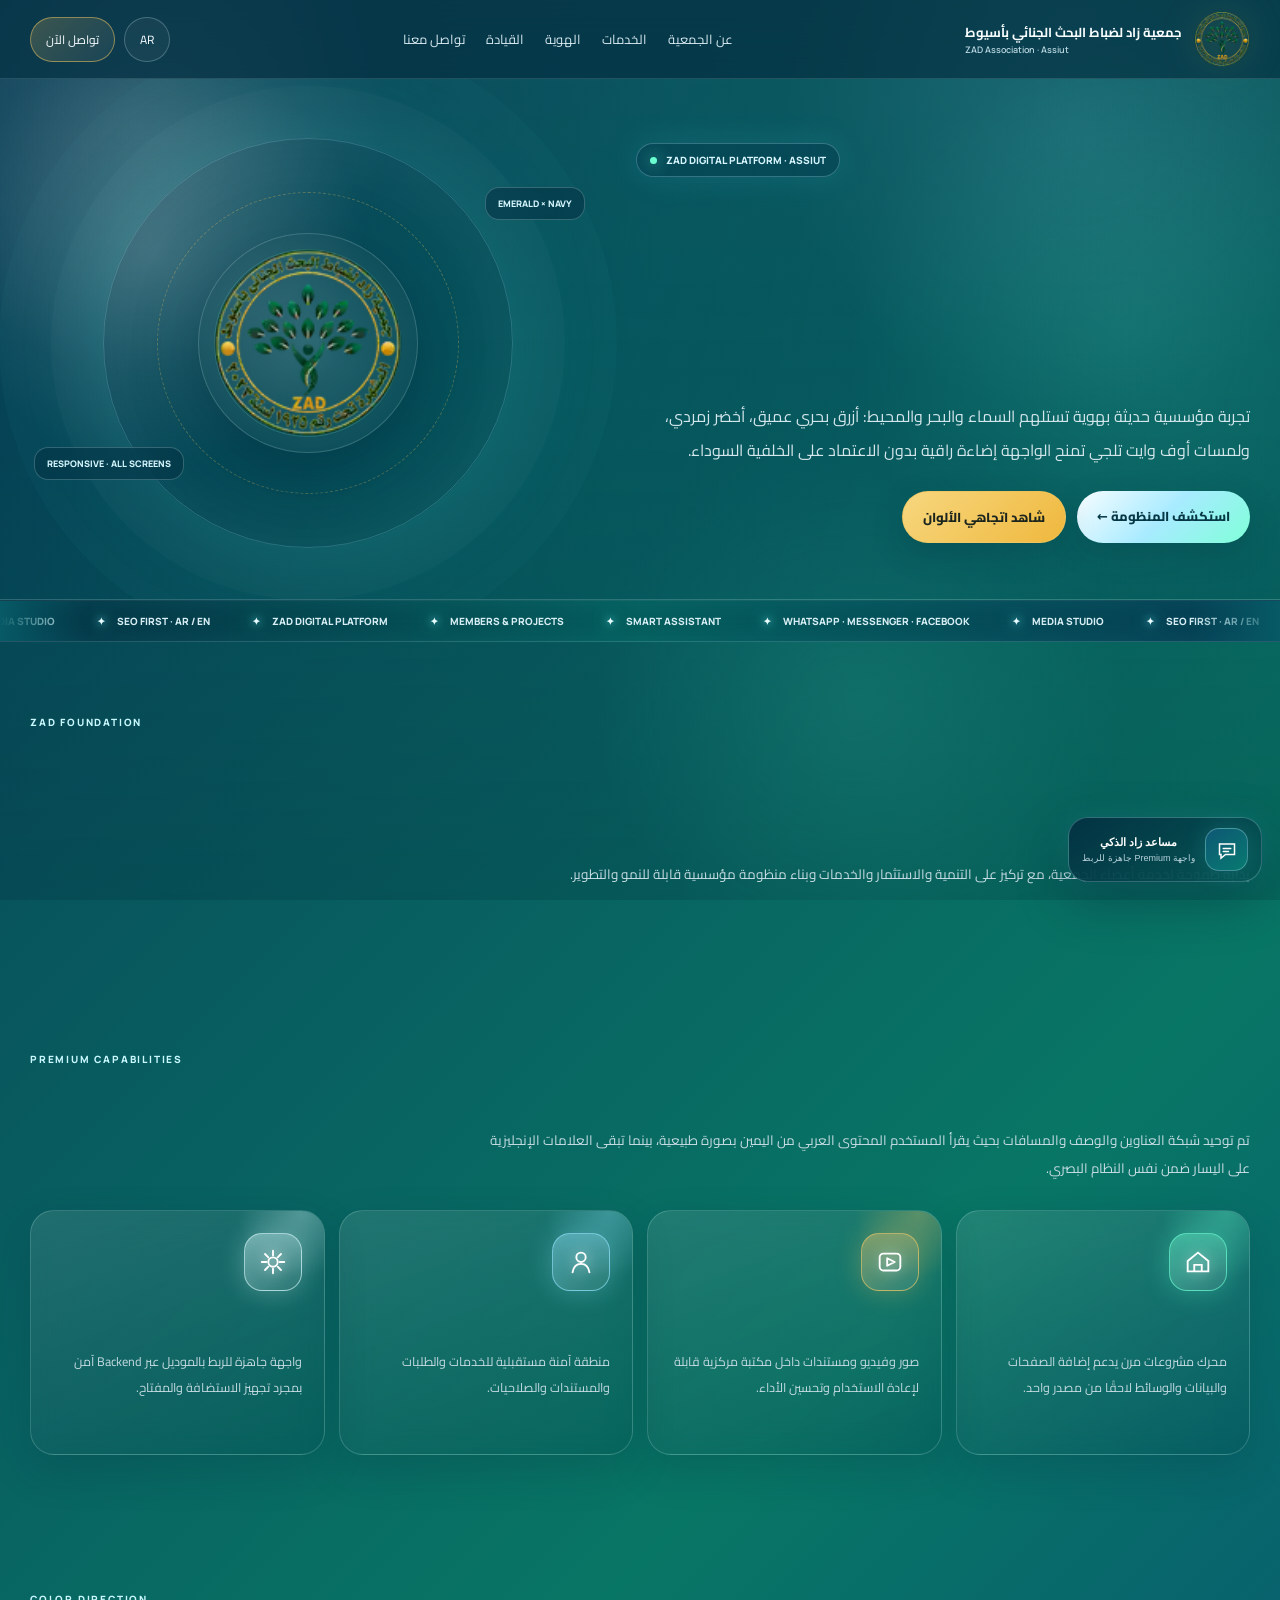
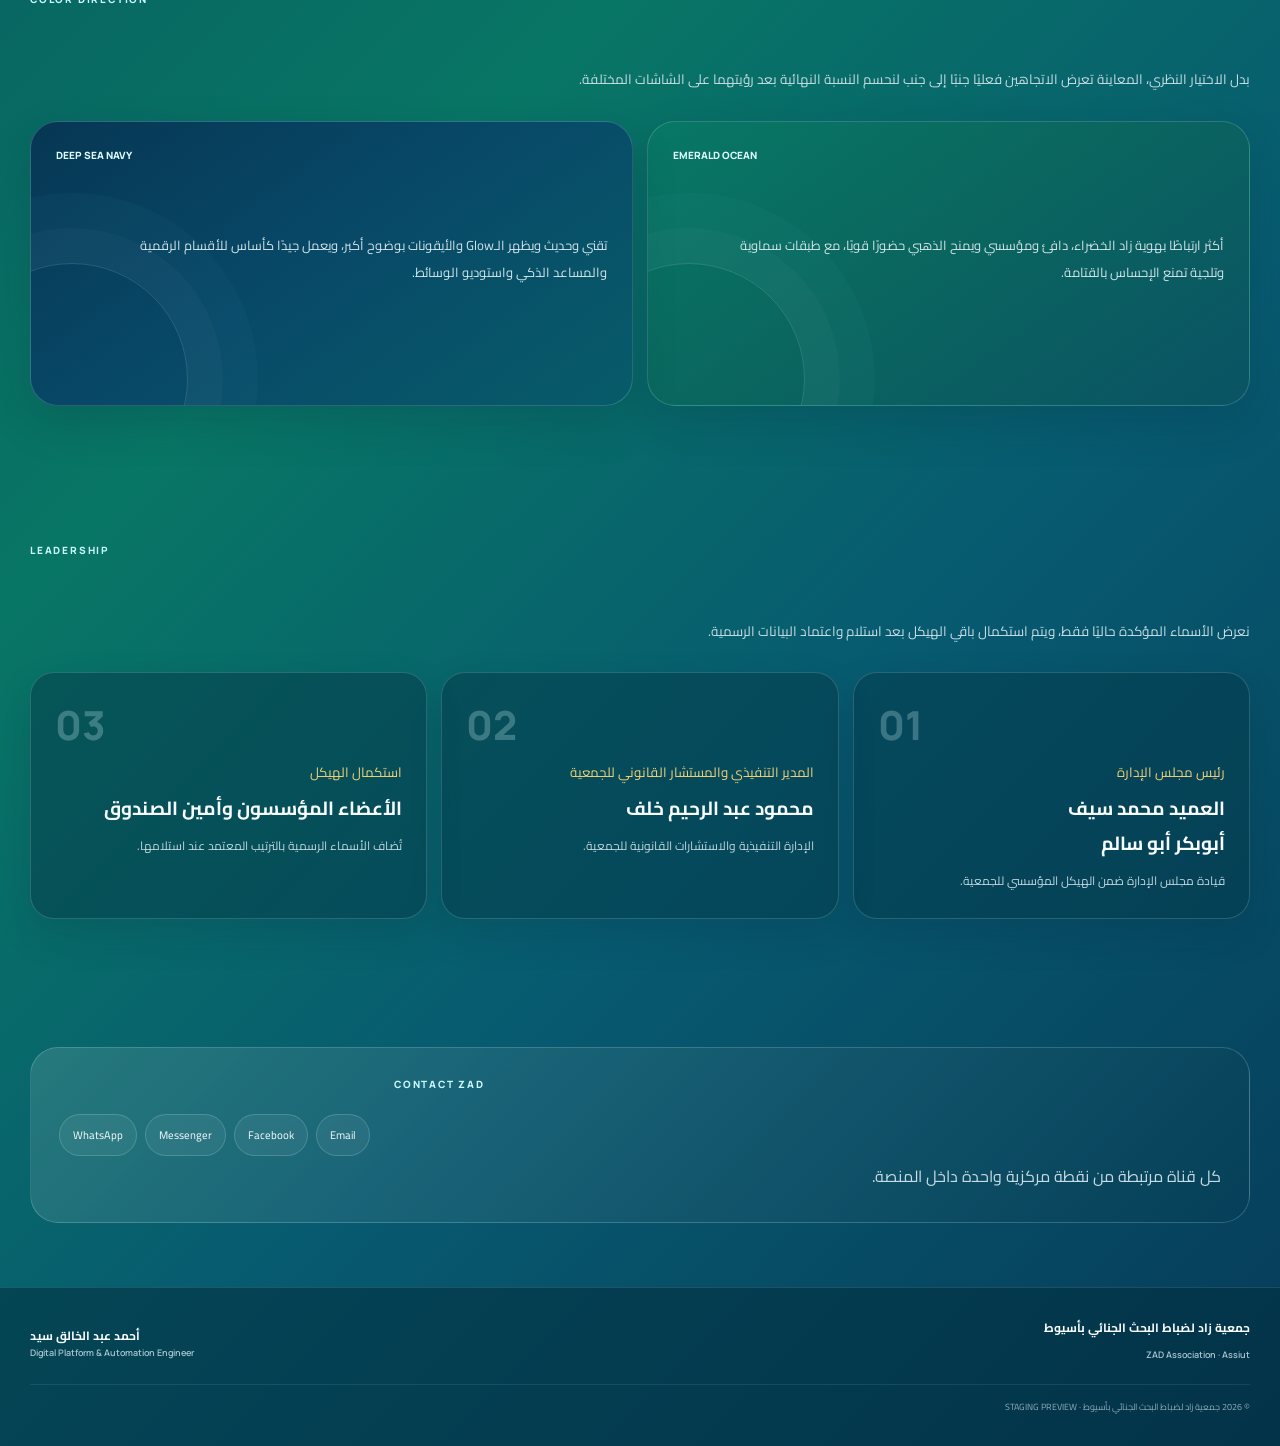
==== commit f2e464c9: "Add cinematic ZAD intro and universal heading motion system" ====
--- a/index.html
+++ b/index.html
@@ -10,62 +10,42 @@
 <link rel="preconnect" href="https://fonts.gstatic.com" crossorigin>
 <link href="https://fonts.googleapis.com/css2?family=Cairo:wght@400;500;600;700;800&family=Manrope:wght@600;700;800&display=swap" rel="stylesheet">
 <style>
-:root{
-  --navy:#052f4b;--navy2:#074966;--emerald:#087963;--emerald2:#0a9a7b;
-  --ice:#f6fcff;--sky:#8ee4ff;--foam:#dffcff;--gold:#f0c45f;
-  --text:#f8fdff;--muted:#c3dbe3;--line:rgba(218,250,255,.18);
-  --glass:rgba(4,58,75,.48);--shadow:0 22px 58px rgba(0,28,48,.24);
-  --space:clamp(44px,5vw,68px);--radius:26px;
-}
-*{box-sizing:border-box}
-html{scroll-behavior:smooth}
-body{margin:0;font-family:Cairo,system-ui,sans-serif;color:var(--text);background:linear-gradient(135deg,#063c56 0%,#086361 34%,#087665 51%,#075a70 73%,#063b58 100%);overflow-x:hidden}
-body:before{content:"";position:fixed;inset:0;z-index:-3;pointer-events:none;background:radial-gradient(circle at 11% 14%,rgba(255,255,255,.17),transparent 18%),radial-gradient(circle at 84% 14%,rgba(142,228,255,.16),transparent 22%),radial-gradient(circle at 67% 78%,rgba(86,255,206,.11),transparent 24%),linear-gradient(180deg,rgba(255,255,255,.04),transparent 37%,rgba(0,25,43,.16))}
-body:after{content:"";position:fixed;inset:0;z-index:-2;pointer-events:none;opacity:.16;background:repeating-linear-gradient(116deg,transparent 0 35px,rgba(255,255,255,.03) 36px 37px)}
-a{color:inherit;text-decoration:none}.wrap{width:min(1220px,calc(100% - 40px));margin:auto}.en{font-family:Manrope,sans-serif;direction:ltr}
-header{position:sticky;top:0;z-index:60;background:rgba(4,48,66,.72);backdrop-filter:blur(22px);border-bottom:1px solid rgba(223,252,255,.13)}
-nav{height:78px;display:flex;align-items:center;justify-content:space-between;gap:22px}.brand{display:flex;align-items:center;gap:12px;min-width:270px}.brand img{width:56px;height:56px;object-fit:contain;filter:drop-shadow(0 0 18px rgba(240,196,95,.28))}.brand strong{display:block;font-size:13px;line-height:1.55}.brand span span{display:block;font:600 9px Manrope;color:#b8d5df;direction:ltr;text-align:left}.links{display:flex;gap:21px;font-size:13px;color:#d8eaf0}.links a{position:relative;padding:10px 0}.links a:after{content:"";position:absolute;right:0;left:0;bottom:2px;height:2px;border-radius:2px;background:linear-gradient(90deg,var(--gold),var(--sky),#72ffd5);transform:scaleX(0);transition:.25s}.links a:hover:after{transform:scaleX(1)}.nav-actions{display:flex;gap:9px}.pill{padding:10px 15px;border-radius:999px;border:1px solid rgba(216,248,255,.24);background:rgba(255,255,255,.045);font-size:12px}.pill.gold{border-color:rgba(240,196,95,.52);background:linear-gradient(135deg,rgba(240,196,95,.22),rgba(255,255,255,.05))}
-.hero{position:relative;overflow:hidden;padding:var(--space) 0 calc(var(--space) - 8px);border-bottom:1px solid var(--line)}.hero:before{content:"";position:absolute;inset:0;background:radial-gradient(circle at 12% 34%,rgba(246,252,255,.17),transparent 18%),radial-gradient(circle at 88% 48%,rgba(83,255,205,.12),transparent 24%),linear-gradient(100deg,rgba(5,51,74,.16),rgba(4,91,96,.30),rgba(8,52,86,.16))}.hero-grid{position:relative;z-index:2;display:grid;grid-template-columns:1.05fr .95fr;gap:clamp(26px,4vw,56px);align-items:center}.hero-copy{text-align:right;direction:rtl}.badge-row{display:flex;direction:ltr;justify-content:flex-start}.badge{display:inline-flex;align-items:center;gap:9px;padding:9px 13px;border-radius:999px;border:1px solid rgba(184,240,255,.26);background:rgba(3,56,76,.42);box-shadow:0 0 34px rgba(92,224,255,.12);font:800 10px Manrope;color:#d7f6ff}.badge i{width:7px;height:7px;border-radius:50%;background:#69ffd1;box-shadow:0 0 16px #69ffd1}h1{font-size:clamp(47px,6vw,78px);line-height:1.20;margin:20px 0 16px;letter-spacing:-.03em}.grad{background:linear-gradient(90deg,#fff 0%,#dffcff 22%,#67e4ff 49%,#6cffc7 72%,#f0c45f 100%);-webkit-background-clip:text;color:transparent}.lead{max-width:690px;margin:0 0 24px;line-height:2.05;font-size:16px;color:#d3e6eb}.actions{display:flex;flex-wrap:wrap;gap:11px}.btn{padding:13px 20px;border-radius:999px;border:1px solid rgba(211,248,255,.25);background:rgba(255,255,255,.05);font-weight:800;font-size:13px;box-shadow:0 10px 32px rgba(0,25,45,.18);transition:.25s}.btn:hover{transform:translateY(-2px);box-shadow:0 15px 38px rgba(0,25,45,.28)}.btn.primary{border:0;color:#063745;background:linear-gradient(135deg,#f8fdff,#a8ebff,#7fffd8)}.btn.gold{border-color:rgba(240,196,95,.58);background:linear-gradient(135deg,#f7d77f,#efb83d);color:#1b251d}
-.showcase{position:relative;min-height:395px;display:grid;place-items:center}.sea-orb{position:absolute;width:min(410px,80vw);aspect-ratio:1;border-radius:50%;border:1px solid rgba(174,238,255,.22);box-shadow:0 0 0 52px rgba(255,255,255,.025),0 0 0 104px rgba(90,220,255,.025),0 0 90px rgba(47,220,210,.15),inset 0 0 90px rgba(255,255,255,.05);animation:orb 8s ease-in-out infinite}.sea-orb:before,.sea-orb:after{content:"";position:absolute;border-radius:50%;inset:13%;border:1px dashed rgba(240,196,95,.32);animation:spin 24s linear infinite}.sea-orb:after{inset:27%;border-style:solid;border-color:rgba(125,255,217,.27);animation-direction:reverse;animation-duration:18s}@keyframes orb{50%{transform:scale(1.035);box-shadow:0 0 0 52px rgba(255,255,255,.035),0 0 0 104px rgba(90,220,255,.035),0 0 120px rgba(47,220,210,.20)}}@keyframes spin{to{transform:rotate(360deg)}}.logo-stage{position:relative;z-index:2;width:220px;height:220px;border-radius:50%;display:grid;place-items:center;background:radial-gradient(circle,rgba(255,255,255,.14),rgba(3,61,74,.48));border:1px solid rgba(220,251,255,.18);box-shadow:0 18px 65px rgba(0,28,50,.35)}.logo-stage img{width:190px}.float-chip{position:absolute;z-index:3;padding:9px 12px;border-radius:14px;border:1px solid rgba(220,251,255,.22);background:rgba(4,53,70,.62);backdrop-filter:blur(12px);font:800 9px Manrope;color:#d7f7ff;direction:ltr}.chip1{top:42px;right:0}.chip2{bottom:60px;left:4px}
-.ticker-shell{position:relative;overflow:hidden;background:linear-gradient(90deg,rgba(4,48,66,.95),rgba(4,92,91,.92),rgba(5,56,80,.95));border-top:1px solid rgba(255,255,255,.07);border-bottom:1px solid rgba(188,244,255,.18);box-shadow:0 0 30px rgba(91,229,255,.09) inset}.ticker-shell:before,.ticker-shell:after{content:"";position:absolute;top:0;bottom:0;width:90px;z-index:3;pointer-events:none}.ticker-shell:before{right:0;background:linear-gradient(90deg,transparent,#075a66)}.ticker-shell:after{left:0;background:linear-gradient(-90deg,transparent,#075a66)}.ticker-track{display:flex;width:max-content;will-change:transform;animation:ticker 28s linear infinite}.ticker-group{display:flex;gap:42px;align-items:center;flex-shrink:0;padding:13px 21px;font:800 10px Manrope;color:#d7eef4;direction:ltr}.ticker-group span{white-space:nowrap}.ticker-group span:before{content:"✦";margin-right:12px;color:#e8fdff;text-shadow:0 0 9px #67e4ff,0 0 18px #6cffc7}@keyframes ticker{from{transform:translate3d(0,0,0)}to{transform:translate3d(50%,0,0)}}
-section{padding:var(--space) 0}.section-head{direction:ltr;display:grid;grid-template-columns:minmax(170px,.34fr) minmax(0,1fr);gap:clamp(24px,4vw,54px);align-items:start;margin-bottom:26px}.section-head>.kicker{grid-column:1;grid-row:1;text-align:left;direction:ltr;align-self:start;padding-top:8px}.arabic-head{grid-column:2;grid-row:1;direction:rtl;text-align:right;max-width:820px;justify-self:end;width:100%}.kicker{display:block;font:800 10px Manrope;letter-spacing:.18em;color:#c9f8ff;line-height:1.6}.arabic-head h2{margin:0;font-size:clamp(30px,4vw,47px);line-height:1.45}.arabic-head p{margin:10px 0 0;max-width:760px;color:#c8dde4;font-size:13.5px;line-height:2.05}.cards{display:grid;grid-template-columns:repeat(4,1fr);gap:14px}.card{position:relative;overflow:hidden;padding:22px;min-height:245px;border-radius:24px;background:linear-gradient(160deg,rgba(255,255,255,.10),rgba(0,55,67,.20));border:1px solid rgba(219,251,255,.19);backdrop-filter:blur(14px);box-shadow:0 16px 42px rgba(0,31,51,.17);transition:.3s;text-align:right;direction:rtl}.card:before{content:"";position:absolute;width:135px;height:135px;border-radius:50%;top:-65px;right:-45px;background:radial-gradient(circle,var(--accent),transparent 67%);opacity:.30}.card:hover{transform:translateY(-5px);border-color:rgba(225,253,255,.38);box-shadow:0 22px 50px rgba(0,31,51,.25),0 0 30px color-mix(in srgb,var(--accent) 15%,transparent)}.icon{width:58px;height:58px;display:grid;place-items:center;border-radius:18px;color:#fff;background:linear-gradient(145deg,color-mix(in srgb,var(--accent) 45%,transparent),rgba(255,255,255,.06));border:1px solid color-mix(in srgb,var(--accent) 58%,white 5%);box-shadow:0 0 26px color-mix(in srgb,var(--accent) 30%,transparent),inset 0 0 18px rgba(255,255,255,.08);animation:iconPulse 4s ease-in-out infinite}.icon svg{width:30px;height:30px;filter:drop-shadow(0 0 9px currentColor)}@keyframes iconPulse{50%{filter:brightness(1.18);box-shadow:0 0 36px color-mix(in srgb,var(--accent) 40%,transparent),inset 0 0 22px rgba(255,255,255,.1)}}.card h3{font-size:18px;line-height:1.65;margin:19px 0 7px}.card p{font-size:12.5px;line-height:2;color:#c5dbe2;margin:0}
-.split-zone{display:grid;grid-template-columns:1fr 1fr;gap:14px}.tone{min-height:285px;padding:25px;border-radius:28px;border:1px solid rgba(220,251,255,.18);box-shadow:0 18px 45px rgba(0,31,51,.16);position:relative;overflow:hidden;text-align:right;direction:rtl}.tone.emerald{background:linear-gradient(145deg,#087865,#0a665f 46%,#0a5364)}.tone.navy{background:linear-gradient(145deg,#063754,#084968 48%,#075c69)}.tone:after{content:"";position:absolute;width:230px;height:230px;border-radius:50%;left:-75px;bottom:-90px;border:1px solid rgba(255,255,255,.14);box-shadow:0 0 0 35px rgba(255,255,255,.025),0 0 0 70px rgba(117,231,255,.025)}.tone small{display:block;font:800 10px Manrope;color:#dffcff;direction:ltr;text-align:left;line-height:1.6}.tone h3{font-size:30px;line-height:1.55;margin:13px 0 7px}.tone p{max-width:520px;color:#d3e5e9;line-height:2;font-size:13px;margin:0}.leadership{display:grid;grid-template-columns:repeat(3,1fr);gap:14px}.leader{padding:24px;border-radius:24px;background:rgba(5,56,72,.50);border:1px solid rgba(221,252,255,.17);box-shadow:0 16px 38px rgba(0,31,51,.14);direction:rtl;text-align:right}.leader .num{font:800 40px Manrope;color:rgba(223,252,255,.25);direction:ltr;text-align:left}.leader small{display:block;color:#f3d277;margin:9px 0 6px;line-height:1.8}.leader strong{font-size:19px;line-height:1.8}.leader p{color:#c1d7de;font-size:12px;line-height:2;margin:8px 0 0}.contact{padding:28px;border-radius:28px;background:linear-gradient(135deg,rgba(255,255,255,.12),rgba(4,58,76,.26));border:1px solid rgba(222,252,255,.19);display:grid;grid-template-columns:minmax(0,1fr) auto;gap:24px;align-items:center}.contact-copy{text-align:right;direction:rtl}.contact-copy .kicker{direction:ltr;text-align:left;margin-bottom:4px}.contact h2{margin:0 0 7px;font-size:34px;line-height:1.55}.contact p{margin:0;color:#c7dce3;line-height:2}.contact-actions{display:flex;flex-wrap:wrap;justify-content:flex-end;gap:8px;direction:ltr}.contact-actions a{padding:10px 13px;border-radius:999px;background:rgba(255,255,255,.06);border:1px solid rgba(222,252,255,.18);font-size:11px}
-.chat-fab{position:fixed;left:18px;bottom:18px;z-index:80;border:1px solid rgba(195,246,255,.25);background:linear-gradient(145deg,rgba(3,48,66,.95),rgba(5,85,83,.95));color:#fff;border-radius:20px;padding:10px 13px;display:flex;gap:10px;align-items:center;box-shadow:0 18px 50px rgba(0,25,45,.35),0 0 28px rgba(100,230,255,.12);cursor:pointer}.chat-dot{width:43px;height:43px;border-radius:14px;display:grid;place-items:center;background:linear-gradient(145deg,#0d5874,#087a70);border:1px solid rgba(203,249,255,.30);box-shadow:0 0 24px rgba(104,234,255,.15)}.chat-dot svg{width:24px;height:24px}.chat-fab strong{display:block;font-size:11px;line-height:1.6}.chat-fab small{display:block;color:#b8d2dc;font-size:9px;line-height:1.6}.chat{position:fixed;left:18px;bottom:86px;z-index:79;width:min(420px,calc(100vw - 36px));max-height:min(670px,calc(100vh - 110px));display:flex;flex-direction:column;border-radius:28px;background:linear-gradient(160deg,rgba(4,49,67,.99),rgba(6,69,77,.99));border:1px solid rgba(208,248,255,.20);box-shadow:0 30px 90px rgba(0,24,43,.48),0 0 55px rgba(99,227,255,.12);overflow:hidden;opacity:0;visibility:hidden;transform:translateY(12px) scale(.98);transition:.25s}.chat.open{opacity:1;visibility:visible;transform:none}.chat-head{padding:17px 18px;display:flex;justify-content:space-between;align-items:center;border-bottom:1px solid rgba(220,251,255,.12);background:linear-gradient(90deg,rgba(255,255,255,.055),transparent)}.chat-id{display:flex;align-items:center;gap:10px}.chat-mark{width:44px;height:44px;border-radius:50%;display:grid;place-items:center;background:rgba(255,255,255,.07);border:1px solid rgba(223,252,255,.18)}.chat-mark img{width:38px;height:38px;object-fit:contain}.chat-id strong{display:block;font-size:13px;line-height:1.55}.chat-id small{font-size:9px;color:#afd0da;line-height:1.6}.status{color:#78ffd0}.close{width:34px;height:34px;border-radius:12px;border:1px solid rgba(220,251,255,.16);background:rgba(255,255,255,.045);color:#fff;cursor:pointer}.chat-body{padding:17px;overflow:auto}.welcome{padding:15px;border-radius:20px;background:rgba(255,255,255,.055);border:1px solid rgba(218,250,255,.13);line-height:2;font-size:12px;text-align:right}.welcome b{color:#f2cf71}.quick{display:grid;grid-template-columns:repeat(2,1fr);gap:8px;margin-top:12px}.quick a,.quick button{min-height:48px;border-radius:14px;border:1px solid rgba(218,250,255,.16);background:rgba(255,255,255,.045);color:#fff;font-family:Cairo;font-size:11px;display:flex;align-items:center;justify-content:center;gap:7px;cursor:pointer}.suggestions{display:grid;gap:7px;margin-top:12px}.suggestions button{padding:10px 12px;border-radius:13px;border:1px solid rgba(219,251,255,.14);background:rgba(2,43,63,.34);color:#d8ecf3;font-family:Cairo;font-size:10.5px;text-align:right;line-height:1.75;cursor:pointer}.chat-compose{padding:13px;border-top:1px solid rgba(220,251,255,.12);display:grid;grid-template-columns:1fr 46px;gap:8px;background:rgba(2,42,58,.42)}.chat-compose input{min-width:0;border:1px solid rgba(220,251,255,.15);background:rgba(255,255,255,.055);color:#fff;border-radius:14px;padding:12px 13px;font-family:Cairo;outline:none}.chat-compose button{border:0;border-radius:14px;background:linear-gradient(135deg,#e8fbff,#8ce9ff,#78ffd0);color:#05384a;font-size:18px;cursor:pointer}.chat-note{padding:0 14px 12px;color:#8fb2be;font:600 8.5px Manrope;text-align:left;direction:ltr}
-footer{padding:30px 0;border-top:1px solid rgba(221,252,255,.12);background:rgba(3,44,61,.52)}.footer-grid{display:grid;grid-template-columns:1fr auto;gap:25px;align-items:center}.footer-grid strong{display:block;font-size:12px;line-height:1.65}.footer-grid span{font:600 9px Manrope;color:#a9c6d0;direction:ltr}.dev{text-align:left;direction:rtl}.dev span{display:block;text-align:left}.rights{margin-top:17px;padding-top:14px;border-top:1px solid rgba(221,252,255,.09);color:#8eabb6;font-size:9px;line-height:1.8}
-@media(max-width:1020px){.links{display:none}.hero-grid{grid-template-columns:1fr}.showcase{min-height:345px}.cards{grid-template-columns:repeat(2,1fr)}.split-zone{grid-template-columns:1fr}.leadership{grid-template-columns:1fr}.contact{grid-template-columns:1fr}.contact-actions{justify-content:flex-start}.section-head{grid-template-columns:150px minmax(0,1fr);gap:24px}}
-@media(max-width:700px){:root{--space:40px}.wrap{width:min(100% - 26px,1220px)}nav{height:70px}.brand{min-width:0}.brand strong{font-size:10px}.brand span span{display:none}.brand img{width:48px;height:48px}.nav-actions .pill:first-child{display:none}h1{font-size:43px;line-height:1.28}.lead{font-size:14px;line-height:2}.showcase{min-height:295px}.sea-orb{width:285px}.logo-stage{width:172px;height:172px}.logo-stage img{width:148px}.float-chip{font-size:8px}.cards{grid-template-columns:1fr}.section-head{grid-template-columns:1fr;gap:8px}.section-head>.kicker{grid-column:1;grid-row:1;text-align:left;padding:0}.arabic-head{grid-column:1;grid-row:2}.arabic-head h2{font-size:31px;line-height:1.55}.arabic-head p{font-size:13px;line-height:2.05;margin-top:8px}.quick{grid-template-columns:1fr}.footer-grid{grid-template-columns:1fr}.dev{text-align:right}.dev span{text-align:left}.chat-fab span{display:none}.ticker-shell:before,.ticker-shell:after{width:45px}.contact h2{font-size:29px}}
-@media(prefers-reduced-motion:reduce){html{scroll-behavior:auto}.sea-orb,.sea-orb:before,.sea-orb:after,.icon{animation-duration:30s}.ticker-track{animation-duration:90s}}
+:root{--navy:#052f4b;--navy2:#074966;--emerald:#087963;--emerald2:#0a9a7b;--ice:#f6fcff;--sky:#8ee4ff;--foam:#dffcff;--gold:#f0c45f;--text:#f8fdff;--muted:#c3dbe3;--line:rgba(218,250,255,.18);--glass:rgba(4,58,75,.48);--shadow:0 22px 58px rgba(0,28,48,.24);--space:clamp(44px,5vw,68px);--radius:26px}
+*{box-sizing:border-box}html{scroll-behavior:smooth}body{margin:0;font-family:Cairo,system-ui,sans-serif;color:var(--text);background:linear-gradient(135deg,#063c56 0%,#086361 34%,#087665 51%,#075a70 73%,#063b58 100%);overflow-x:hidden}body:before{content:"";position:fixed;inset:0;z-index:-3;pointer-events:none;background:radial-gradient(circle at 11% 14%,rgba(255,255,255,.17),transparent 18%),radial-gradient(circle at 84% 14%,rgba(142,228,255,.16),transparent 22%),radial-gradient(circle at 67% 78%,rgba(86,255,206,.11),transparent 24%),linear-gradient(180deg,rgba(255,255,255,.04),transparent 37%,rgba(0,25,43,.16))}body:after{content:"";position:fixed;inset:0;z-index:-2;pointer-events:none;opacity:.16;background:repeating-linear-gradient(116deg,transparent 0 35px,rgba(255,255,255,.03) 36px 37px)}a{color:inherit;text-decoration:none}.wrap{width:min(1220px,calc(100% - 40px));margin:auto}.en{font-family:Manrope,sans-serif;direction:ltr}
+/* Cinematic intro inspired by the supplied reference motion */
+.intro-cine{position:fixed;inset:0;z-index:9999;overflow:hidden;background:#f4f4df;color:#0b7a46;isolation:isolate;animation:introLeave .95s cubic-bezier(.76,0,.24,1) 4.15s forwards}.intro-cine.done{display:none}.intro-nav{height:74px;display:flex;align-items:center;justify-content:space-between;gap:24px;padding:0 clamp(20px,5vw,72px);border-bottom:1px solid rgba(10,122,70,.14);position:relative;z-index:6}.intro-brand{display:flex;align-items:center;gap:10px;font:800 13px Manrope;letter-spacing:.05em}.intro-brand img{width:48px;height:48px;object-fit:contain}.intro-skip{border:1px solid rgba(10,122,70,.24);background:rgba(255,255,255,.45);color:#075f3a;border-radius:999px;padding:9px 14px;font-family:Cairo;font-weight:800;cursor:pointer}.intro-copy{position:absolute;right:clamp(26px,8vw,135px);top:24%;width:min(650px,50vw);z-index:5;text-align:right}.intro-kicker{display:block;font:800 10px Manrope;letter-spacing:.18em;direction:ltr;text-align:left;margin-bottom:15px;opacity:0;transform:translateY(18px);animation:lineIn .65s cubic-bezier(.2,.8,.2,1) .24s forwards}.intro-line{display:block;overflow:hidden;font-weight:800;font-size:clamp(42px,5.2vw,78px);line-height:1.17;letter-spacing:-.035em}.intro-line>span{display:block;transform:translateY(115%);filter:blur(8px);animation:textLift .72s cubic-bezier(.16,1,.3,1) forwards}.intro-line:nth-of-type(1)>span{animation-delay:.34s}.intro-line:nth-of-type(2)>span{animation-delay:.48s}.intro-line:nth-of-type(3)>span{animation-delay:.62s;color:#47b766}.intro-sub{max-width:570px;margin:18px 0 0;color:#49715d;line-height:2;font-size:13px;opacity:0;transform:translateY(18px);animation:lineIn .7s ease .95s forwards}.intro-logo-stage{position:absolute;left:clamp(28px,10vw,180px);bottom:10%;width:min(30vw,360px);aspect-ratio:1;border-radius:50%;display:grid;place-items:center;background:radial-gradient(circle,rgba(255,255,255,.82),rgba(218,244,229,.4));border:1px solid rgba(10,122,70,.18);box-shadow:0 0 0 34px rgba(10,122,70,.035),0 0 0 70px rgba(56,174,112,.035);z-index:4;opacity:0;transform:scale(.78);animation:logoRise .9s cubic-bezier(.16,1,.3,1) .6s forwards}.intro-logo-stage:before,.intro-logo-stage:after{content:"";position:absolute;border-radius:50%;inset:12%;border:1px dashed rgba(228,181,62,.5);animation:spin 18s linear infinite}.intro-logo-stage:after{inset:27%;border-style:solid;border-color:rgba(10,122,70,.22);animation-direction:reverse;animation-duration:13s}.intro-logo-stage img{width:72%;position:relative;z-index:2;filter:drop-shadow(0 12px 30px rgba(0,74,46,.18))}.intro-sea{position:absolute;left:0;right:0;top:-58%;height:58%;z-index:3;background:linear-gradient(105deg,#075f38,#087548 46%,#0a754c 100%);box-shadow:0 18px 55px rgba(0,73,48,.17);animation:seaDown 1.05s cubic-bezier(.77,0,.18,1) 2.1s forwards}.intro-sea:before{content:"";position:absolute;inset:0;background:radial-gradient(circle at 75% 38%,rgba(255,255,255,.10),transparent 18%),repeating-linear-gradient(117deg,transparent 0 42px,rgba(255,255,255,.025) 43px 44px)}.intro-proof{position:absolute;left:clamp(26px,8vw,140px);top:22px;z-index:2;width:170px;padding:15px;border-radius:12px;background:#fff;color:#1b3528;box-shadow:0 18px 45px rgba(0,35,20,.24);opacity:0;transform:translateY(-20px) scale(.95);animation:proofIn .6s cubic-bezier(.2,.85,.2,1) 2.75s forwards}.intro-proof b{display:block;font:800 11px Manrope}.intro-proof small{display:block;margin-top:4px;font:700 8px Manrope;color:#618171}.intro-proof-dots{display:flex;gap:4px;margin-bottom:7px}.intro-proof-dots i{width:7px;height:7px;border-radius:50%;background:#64d968}.intro-glint{position:absolute;left:50%;top:44%;width:9px;height:9px;border-radius:50%;background:#9eff89;box-shadow:0 0 0 7px rgba(158,255,137,.12),0 0 24px #9eff89;z-index:5;opacity:0;animation:glint 1.5s ease 2.6s forwards}.intro-progress{position:absolute;left:0;bottom:0;height:3px;width:0;z-index:8;background:linear-gradient(90deg,#0b7a46,#78dc6b,#dcb64b);animation:introProgress 4.05s linear forwards}@keyframes textLift{to{transform:none;filter:none}}@keyframes lineIn{to{opacity:1;transform:none}}@keyframes logoRise{to{opacity:1;transform:none}}@keyframes seaDown{to{transform:translateY(100%)}}@keyframes proofIn{to{opacity:1;transform:none}}@keyframes glint{35%,80%{opacity:1;transform:scale(1.3)}100%{opacity:0}}@keyframes introProgress{to{width:100%}}@keyframes introLeave{to{transform:translateY(-104%);visibility:hidden}}@keyframes spin{to{transform:rotate(360deg)}}
+header{position:sticky;top:0;z-index:60;background:rgba(4,48,66,.72);backdrop-filter:blur(22px);border-bottom:1px solid rgba(223,252,255,.13)}nav{height:78px;display:flex;align-items:center;justify-content:space-between;gap:22px}.brand{display:flex;align-items:center;gap:12px;min-width:270px}.brand img{width:56px;height:56px;object-fit:contain;filter:drop-shadow(0 0 18px rgba(240,196,95,.28))}.brand strong{display:block;font-size:13px;line-height:1.55}.brand span span{display:block;font:600 9px Manrope;color:#b8d5df;direction:ltr;text-align:left}.links{display:flex;gap:21px;font-size:13px;color:#d8eaf0}.links a{position:relative;padding:10px 0}.links a:after{content:"";position:absolute;right:0;left:0;bottom:2px;height:2px;border-radius:2px;background:linear-gradient(90deg,var(--gold),var(--sky),#72ffd5);transform:scaleX(0);transition:.25s}.links a:hover:after{transform:scaleX(1)}.nav-actions{display:flex;gap:9px}.pill{padding:10px 15px;border-radius:999px;border:1px solid rgba(216,248,255,.24);background:rgba(255,255,255,.045);font-size:12px}.pill.gold{border-color:rgba(240,196,95,.52);background:linear-gradient(135deg,rgba(240,196,95,.22),rgba(255,255,255,.05))}
+.hero{position:relative;overflow:hidden;padding:var(--space) 0 calc(var(--space) - 8px);border-bottom:1px solid var(--line)}.hero:before{content:"";position:absolute;inset:0;background:radial-gradient(circle at 12% 34%,rgba(246,252,255,.17),transparent 18%),radial-gradient(circle at 88% 48%,rgba(83,255,205,.12),transparent 24%),linear-gradient(100deg,rgba(5,51,74,.16),rgba(4,91,96,.30),rgba(8,52,86,.16))}.hero-grid{position:relative;z-index:2;display:grid;grid-template-columns:1.05fr .95fr;gap:clamp(26px,4vw,56px);align-items:center}.hero-copy{text-align:right;direction:rtl}.badge-row{display:flex;direction:ltr;justify-content:flex-start}.badge{display:inline-flex;align-items:center;gap:9px;padding:9px 13px;border-radius:999px;border:1px solid rgba(184,240,255,.26);background:rgba(3,56,76,.42);box-shadow:0 0 34px rgba(92,224,255,.12);font:800 10px Manrope;color:#d7f6ff}.badge i{width:7px;height:7px;border-radius:50%;background:#69ffd1;box-shadow:0 0 16px #69ffd1}h1{font-size:clamp(47px,6vw,78px);line-height:1.22;margin:20px 0 16px;letter-spacing:-.03em}.grad{background:linear-gradient(90deg,#fff 0%,#dffcff 22%,#67e4ff 49%,#6cffc7 72%,#f0c45f 100%);-webkit-background-clip:text;color:transparent}.lead{max-width:690px;margin:0 0 24px;line-height:2.08;font-size:16px;color:#d3e6eb}.actions{display:flex;flex-wrap:wrap;gap:11px}.btn{padding:13px 20px;border-radius:999px;border:1px solid rgba(211,248,255,.25);background:rgba(255,255,255,.05);font-weight:800;font-size:13px;box-shadow:0 10px 32px rgba(0,25,45,.18);transition:.25s}.btn:hover{transform:translateY(-2px);box-shadow:0 15px 38px rgba(0,25,45,.28)}.btn.primary{border:0;color:#063745;background:linear-gradient(135deg,#f8fdff,#a8ebff,#7fffd8)}.btn.gold{border-color:rgba(240,196,95,.58);background:linear-gradient(135deg,#f7d77f,#efb83d);color:#1b251d}.showcase{position:relative;min-height:395px;display:grid;place-items:center}.sea-orb{position:absolute;width:min(410px,80vw);aspect-ratio:1;border-radius:50%;border:1px solid rgba(174,238,255,.22);box-shadow:0 0 0 52px rgba(255,255,255,.025),0 0 0 104px rgba(90,220,255,.025),0 0 90px rgba(47,220,210,.15),inset 0 0 90px rgba(255,255,255,.05);animation:orb 8s ease-in-out infinite}.sea-orb:before,.sea-orb:after{content:"";position:absolute;border-radius:50%;inset:13%;border:1px dashed rgba(240,196,95,.32);animation:spin 24s linear infinite}.sea-orb:after{inset:27%;border-style:solid;border-color:rgba(125,255,217,.27);animation-direction:reverse;animation-duration:18s}@keyframes orb{50%{transform:scale(1.035);box-shadow:0 0 0 52px rgba(255,255,255,.035),0 0 0 104px rgba(90,220,255,.035),0 0 120px rgba(47,220,210,.20)}}.logo-stage{position:relative;z-index:2;width:220px;height:220px;border-radius:50%;display:grid;place-items:center;background:radial-gradient(circle,rgba(255,255,255,.14),rgba(3,61,74,.48));border:1px solid rgba(220,251,255,.18);box-shadow:0 18px 65px rgba(0,28,50,.35)}.logo-stage img{width:190px}.float-chip{position:absolute;z-index:3;padding:9px 12px;border-radius:14px;border:1px solid rgba(220,251,255,.22);background:rgba(4,53,70,.62);backdrop-filter:blur(12px);font:800 9px Manrope;color:#d7f7ff;direction:ltr}.chip1{top:42px;right:0}.chip2{bottom:60px;left:4px}
+.ticker-shell{position:relative;overflow:hidden;background:linear-gradient(90deg,rgba(4,48,66,.95),rgba(4,92,91,.92),rgba(5,56,80,.95));border-top:1px solid rgba(255,255,255,.07);border-bottom:1px solid rgba(188,244,255,.18);box-shadow:0 0 30px rgba(91,229,255,.09) inset}.ticker-shell:before,.ticker-shell:after{content:"";position:absolute;top:0;bottom:0;width:90px;z-index:3;pointer-events:none}.ticker-shell:before{right:0;background:linear-gradient(90deg,transparent,#075a66)}.ticker-shell:after{left:0;background:linear-gradient(-90deg,transparent,#075a66)}.ticker-track{display:flex;width:max-content;will-change:transform;animation:ticker 28s linear infinite}.ticker-group{display:flex;gap:42px;align-items:center;flex-shrink:0;padding:13px 21px;font:800 10px Manrope;color:#d7eef4;direction:ltr}.ticker-group span{white-space:nowrap}.ticker-group span:before{content:"✦";margin-right:12px;color:#e8fdff;text-shadow:0 0 9px #67e4ff,0 0 18px #6cffc7}@keyframes ticker{from{transform:translate3d(0,0,0)}to{transform:translate3d(-50%,0,0)}}
+section{padding:var(--space) 0}.section-head{direction:ltr;display:grid;grid-template-columns:minmax(170px,.34fr) minmax(0,1fr);gap:clamp(24px,4vw,54px);align-items:start;margin-bottom:27px}.section-head>.kicker{grid-column:1;grid-row:1;text-align:left;direction:ltr;align-self:start;padding-top:8px}.arabic-head{grid-column:2;grid-row:1;direction:rtl;text-align:right;max-width:820px;justify-self:end;width:100%}.kicker{display:block;font:800 10px Manrope;letter-spacing:.18em;color:#c9f8ff;line-height:1.65}.arabic-head h2{margin:0;font-size:clamp(30px,4vw,47px);line-height:1.52}.arabic-head p{margin:11px 0 0;max-width:760px;color:#c8dde4;font-size:13.5px;line-height:2.12}
+/* Universal current + future title motion */
+.motion-title{opacity:0;transform:translateY(34px);clip-path:inset(0 0 100% 0);filter:blur(5px);transition:opacity .75s ease,transform .9s cubic-bezier(.16,1,.3,1),clip-path .9s cubic-bezier(.16,1,.3,1),filter .75s ease}.motion-title.motion-in{opacity:1;transform:none;clip-path:inset(0 0 0 0);filter:none}.motion-copy{opacity:0;transform:translateY(18px);transition:opacity .7s ease .12s,transform .8s cubic-bezier(.16,1,.3,1) .12s}.motion-copy.motion-in{opacity:1;transform:none}.motion-kicker{opacity:0;transform:translateX(-16px);transition:opacity .55s ease,transform .7s cubic-bezier(.16,1,.3,1)}.motion-kicker.motion-in{opacity:1;transform:none}
+.cards{display:grid;grid-template-columns:repeat(4,1fr);gap:14px}.card{position:relative;overflow:hidden;padding:22px;min-height:245px;border-radius:24px;background:linear-gradient(160deg,rgba(255,255,255,.10),rgba(0,55,67,.20));border:1px solid rgba(219,251,255,.19);backdrop-filter:blur(14px);box-shadow:0 16px 42px rgba(0,31,51,.17);transition:.3s;text-align:right;direction:rtl}.card:before{content:"";position:absolute;width:135px;height:135px;border-radius:50%;top:-65px;right:-45px;background:radial-gradient(circle,var(--accent),transparent 67%);opacity:.30}.card:hover{transform:translateY(-5px);border-color:rgba(225,253,255,.38);box-shadow:0 22px 50px rgba(0,31,51,.25),0 0 30px color-mix(in srgb,var(--accent) 15%,transparent)}.icon{width:58px;height:58px;display:grid;place-items:center;border-radius:18px;color:#fff;background:linear-gradient(145deg,color-mix(in srgb,var(--accent) 45%,transparent),rgba(255,255,255,.06));border:1px solid color-mix(in srgb,var(--accent) 58%,white 5%);box-shadow:0 0 26px color-mix(in srgb,var(--accent) 30%,transparent),inset 0 0 18px rgba(255,255,255,.08);animation:iconPulse 4s ease-in-out infinite}.icon svg{width:30px;height:30px;filter:drop-shadow(0 0 9px currentColor)}@keyframes iconPulse{50%{filter:brightness(1.18);box-shadow:0 0 36px color-mix(in srgb,var(--accent) 40%,transparent),inset 0 0 22px rgba(255,255,255,.1)}}.card h3{font-size:18px;line-height:1.7;margin:19px 0 8px}.card p{font-size:12.5px;line-height:2.08;color:#c5dbe2;margin:0}.split-zone{display:grid;grid-template-columns:1fr 1fr;gap:14px}.tone{min-height:285px;padding:25px;border-radius:28px;border:1px solid rgba(220,251,255,.18);box-shadow:0 18px 45px rgba(0,31,51,.16);position:relative;overflow:hidden;text-align:right;direction:rtl}.tone.emerald{background:linear-gradient(145deg,#087865,#0a665f 46%,#0a5364)}.tone.navy{background:linear-gradient(145deg,#063754,#084968 48%,#075c69)}.tone:after{content:"";position:absolute;width:230px;height:230px;border-radius:50%;left:-75px;bottom:-90px;border:1px solid rgba(255,255,255,.14);box-shadow:0 0 0 35px rgba(255,255,255,.025),0 0 0 70px rgba(117,231,255,.025)}.tone small{display:block;font:800 10px Manrope;color:#dffcff;direction:ltr;text-align:left;line-height:1.6}.tone h3{font-size:30px;line-height:1.6;margin:13px 0 8px}.tone p{max-width:520px;color:#d3e5e9;line-height:2.08;font-size:13px;margin:0}.leadership{display:grid;grid-template-columns:repeat(3,1fr);gap:14px}.leader{padding:24px;border-radius:24px;background:rgba(5,56,72,.50);border:1px solid rgba(221,252,255,.17);box-shadow:0 16px 38px rgba(0,31,51,.14);direction:rtl;text-align:right}.leader .num{font:800 40px Manrope;color:rgba(223,252,255,.25);direction:ltr;text-align:left}.leader small{display:block;color:#f3d277;margin:9px 0 6px;line-height:1.8}.leader strong{font-size:19px;line-height:1.85}.leader p{color:#c1d7de;font-size:12px;line-height:2.08;margin:8px 0 0}.contact{padding:28px;border-radius:28px;background:linear-gradient(135deg,rgba(255,255,255,.12),rgba(4,58,76,.26));border:1px solid rgba(222,252,255,.19);display:grid;grid-template-columns:minmax(0,1fr) auto;gap:24px;align-items:center}.contact-copy{text-align:right;direction:rtl}.contact-copy .kicker{direction:ltr;text-align:left;margin-bottom:5px}.contact h2{margin:0 0 8px;font-size:34px;line-height:1.6}.contact p{margin:0;color:#c7dce3;line-height:2.08}.contact-actions{display:flex;flex-wrap:wrap;justify-content:flex-end;gap:8px;direction:ltr}.contact-actions a{padding:10px 13px;border-radius:999px;background:rgba(255,255,255,.06);border:1px solid rgba(222,252,255,.18);font-size:11px}
+.chat-fab{position:fixed;right:18px;bottom:18px;z-index:80;border:1px solid rgba(195,246,255,.25);background:linear-gradient(145deg,rgba(3,48,66,.95),rgba(5,85,83,.95));color:#fff;border-radius:20px;padding:10px 13px;display:flex;gap:10px;align-items:center;box-shadow:0 18px 50px rgba(0,25,45,.35),0 0 28px rgba(100,230,255,.12);cursor:pointer}.chat-dot{width:43px;height:43px;border-radius:14px;display:grid;place-items:center;background:linear-gradient(145deg,#0d5874,#087a70);border:1px solid rgba(203,249,255,.30);box-shadow:0 0 24px rgba(104,234,255,.15)}.chat-dot svg{width:24px;height:24px}.chat-fab strong{display:block;font-size:11px;line-height:1.6}.chat-fab small{display:block;color:#b8d2dc;font-size:9px;line-height:1.6}.chat{position:fixed;right:18px;bottom:86px;z-index:79;width:min(420px,calc(100vw - 36px));max-height:min(670px,calc(100vh - 110px));display:flex;flex-direction:column;border-radius:28px;background:linear-gradient(160deg,rgba(4,49,67,.99),rgba(6,69,77,.99));border:1px solid rgba(208,248,255,.20);box-shadow:0 30px 90px rgba(0,24,43,.48),0 0 55px rgba(99,227,255,.12);overflow:hidden;opacity:0;visibility:hidden;transform:translateY(12px) scale(.98);transition:.25s}.chat.open{opacity:1;visibility:visible;transform:none}.chat-head{padding:17px 18px;display:flex;justify-content:space-between;align-items:center;border-bottom:1px solid rgba(220,251,255,.12);background:linear-gradient(90deg,rgba(255,255,255,.055),transparent)}.chat-id{display:flex;align-items:center;gap:10px}.chat-mark{width:44px;height:44px;border-radius:50%;display:grid;place-items:center;background:rgba(255,255,255,.07);border:1px solid rgba(223,252,255,.18)}.chat-mark img{width:38px;height:38px;object-fit:contain}.chat-id strong{display:block;font-size:13px;line-height:1.55}.chat-id small{font-size:9px;color:#afd0da;line-height:1.6}.status{color:#78ffd0}.close{width:34px;height:34px;border-radius:12px;border:1px solid rgba(220,251,255,.16);background:rgba(255,255,255,.045);color:#fff;cursor:pointer}.chat-body{padding:17px;overflow:auto}.welcome{padding:15px;border-radius:20px;background:rgba(255,255,255,.055);border:1px solid rgba(218,250,255,.13);line-height:2;font-size:12px;text-align:right}.welcome b{color:#f2cf71}.quick{display:grid;grid-template-columns:repeat(2,1fr);gap:8px;margin-top:12px}.quick a,.quick button{min-height:48px;border-radius:14px;border:1px solid rgba(218,250,255,.16);background:rgba(255,255,255,.045);color:#fff;font-family:Cairo;font-size:11px;display:flex;align-items:center;justify-content:center;gap:7px;cursor:pointer}.suggestions{display:grid;gap:7px;margin-top:12px}.suggestions button{padding:10px 12px;border-radius:13px;border:1px solid rgba(219,251,255,.14);background:rgba(2,43,63,.34);color:#d8ecf3;font-family:Cairo;font-size:10.5px;text-align:right;line-height:1.75;cursor:pointer}.chat-compose{padding:13px;border-top:1px solid rgba(220,251,255,.12);display:grid;grid-template-columns:1fr 46px;gap:8px;background:rgba(2,42,58,.42)}.chat-compose input{min-width:0;border:1px solid rgba(220,251,255,.15);background:rgba(255,255,255,.055);color:#fff;border-radius:14px;padding:12px 13px;font-family:Cairo;outline:none}.chat-compose button{border:0;border-radius:14px;background:linear-gradient(135deg,#e8fbff,#8ce9ff,#78ffd0);color:#05384a;font-size:18px;cursor:pointer}.chat-note{padding:0 14px 12px;color:#8fb2be;font:600 8.5px Manrope;text-align:left;direction:ltr}footer{padding:30px 0;border-top:1px solid rgba(221,252,255,.12);background:rgba(3,44,61,.52)}.footer-grid{display:grid;grid-template-columns:1fr auto;gap:25px;align-items:center}.footer-grid strong{display:block;font-size:12px;line-height:1.65}.footer-grid span{font:600 9px Manrope;color:#a9c6d0;direction:ltr}.dev{text-align:left;direction:rtl}.dev span{display:block;text-align:left}.rights{margin-top:17px;padding-top:14px;border-top:1px solid rgba(221,252,255,.09);color:#8eabb6;font-size:9px;line-height:1.8}
+@media(max-width:1020px){.links{display:none}.hero-grid{grid-template-columns:1fr}.showcase{min-height:345px}.cards{grid-template-columns:repeat(2,1fr)}.split-zone{grid-template-columns:1fr}.leadership{grid-template-columns:1fr}.contact{grid-template-columns:1fr}.contact-actions{justify-content:flex-start}.section-head{grid-template-columns:150px minmax(0,1fr);gap:24px}.intro-copy{width:min(620px,60vw)}.intro-logo-stage{width:260px}}
+@media(max-width:700px){:root{--space:40px}.wrap{width:min(100% - 26px,1220px)}nav{height:70px}.brand{min-width:0}.brand strong{font-size:10px}.brand span span{display:none}.brand img{width:48px;height:48px}.nav-actions .pill:first-child{display:none}h1{font-size:43px;line-height:1.3}.lead{font-size:14px;line-height:2}.showcase{min-height:295px}.sea-orb{width:285px}.logo-stage{width:172px;height:172px}.logo-stage img{width:148px}.float-chip{font-size:8px}.cards{grid-template-columns:1fr}.section-head{grid-template-columns:1fr;gap:8px}.section-head>.kicker{grid-column:1;grid-row:1;text-align:left;padding:0}.arabic-head{grid-column:1;grid-row:2}.arabic-head h2{font-size:31px;line-height:1.6}.arabic-head p{font-size:13px;line-height:2.1;margin-top:9px}.quick{grid-template-columns:1fr}.footer-grid{grid-template-columns:1fr}.dev{text-align:right}.dev span{text-align:left}.chat-fab span{display:none}.ticker-shell:before,.ticker-shell:after{width:45px}.contact h2{font-size:29px}.intro-nav{height:64px}.intro-brand span{display:none}.intro-copy{right:20px;left:20px;top:20%;width:auto}.intro-kicker{text-align:right}.intro-line{font-size:clamp(39px,11vw,56px);line-height:1.25}.intro-sub{font-size:12px;line-height:1.9;max-width:85%}.intro-logo-stage{width:190px;left:-34px;bottom:8%}.intro-sea{height:50%;top:-50%}.intro-proof{left:18px;width:145px}}
+@media(prefers-reduced-motion:reduce){html{scroll-behavior:auto}.intro-cine{animation:none;display:none}.sea-orb,.sea-orb:before,.sea-orb:after,.icon,.ticker-track{animation:none}.motion-title,.motion-copy,.motion-kicker{opacity:1!important;transform:none!important;clip-path:none!important;filter:none!important;transition:none!important}}
 </style>
 </head>
 <body>
 <iframe id="legacy" src="legacy.html" hidden title=""></iframe>
-<header><div class="wrap"><nav>
-  <a class="brand" href="#home"><img class="zad-logo" alt="شعار جمعية زاد"><span><strong>جمعية زاد لضباط البحث الجنائي بأسيوط</strong><span>ZAD Association · Assiut</span></span></a>
-  <div class="links"><a href="#about">عن الجمعية</a><a href="#services">الخدمات</a><a href="#colors">الهوية</a><a href="#leadership">القيادة</a><a href="#contact">تواصل معنا</a></div>
-  <div class="nav-actions"><a class="pill" href="#home">AR</a><a class="pill gold" href="https://wa.me/201070700071" target="_blank" rel="noopener">تواصل الآن</a></div>
-</nav></div></header>
-<main id="home">
-<section class="hero"><div class="wrap hero-grid">
-  <div class="hero-copy"><div class="badge-row"><span class="badge"><i></i>ZAD DIGITAL PLATFORM · ASSIUT</span></div><h1>منظومة رقمية<br><span class="grad">تليق باسم زاد.</span></h1><p class="lead">تجربة مؤسسية حديثة بهوية تستلهم السماء والبحر والمحيط: أزرق بحري عميق، أخضر زمردي، ولمسات أوف وايت تلجي تمنح الواجهة إضاءة راقية بدون الاعتماد على الخلفية السوداء.</p><div class="actions"><a class="btn primary" href="#services">استكشف المنظومة ←</a><a class="btn gold" href="#colors">شاهد اتجاهي الألوان</a></div></div>
-  <div class="showcase"><div class="sea-orb"></div><div class="logo-stage"><img class="zad-logo" alt="شعار ZAD"></div><span class="float-chip chip1">EMERALD × NAVY</span><span class="float-chip chip2">RESPONSIVE · ALL SCREENS</span></div>
-</div></section>
+<div class="intro-cine" id="introCine" aria-hidden="true"><div class="intro-nav"><div class="intro-brand"><img class="zad-logo" alt=""><span>ZAD DIGITAL PLATFORM</span></div><button class="intro-skip" id="introSkip">تخطي</button></div><div class="intro-copy"><span class="intro-kicker">THE LIVING EMBLEM · ZAD</span><strong class="intro-line"><span>منظومة رقمية</span></strong><strong class="intro-line"><span>أكثر ذكاءً.. وأكثر</span></strong><strong class="intro-line"><span>حضورًا باسم زاد.</span></strong><p class="intro-sub">انتقال بصري حي يجمع الهوية المؤسسية مع حركة هادئة ومدروسة، ثم يكشف الصفحة الرئيسية بانسيابية.</p></div><div class="intro-logo-stage"><img class="zad-logo" alt="شعار ZAD"></div><div class="intro-sea"><div class="intro-proof"><div class="intro-proof-dots"><i></i><i></i><i></i><i></i><i></i></div><b>ZAD DIGITAL OS</b><small>BUILT FOR A LIVING PLATFORM</small></div></div><span class="intro-glint"></span><span class="intro-progress"></span></div>
+<header><div class="wrap"><nav><a class="brand" href="#home"><img class="zad-logo" alt="شعار جمعية زاد"><span><strong>جمعية زاد لضباط البحث الجنائي بأسيوط</strong><span>ZAD Association · Assiut</span></span></a><div class="links"><a href="#about">عن الجمعية</a><a href="#services">الخدمات</a><a href="#colors">الهوية</a><a href="#leadership">القيادة</a><a href="#contact">تواصل معنا</a></div><div class="nav-actions"><a class="pill" href="#home">AR</a><a class="pill gold" href="https://wa.me/201070700071" target="_blank" rel="noopener">تواصل الآن</a></div></nav></div></header>
+<main id="home"><section class="hero"><div class="wrap hero-grid"><div class="hero-copy"><div class="badge-row"><span class="badge"><i></i>ZAD DIGITAL PLATFORM · ASSIUT</span></div><h1>منظومة رقمية<br><span class="grad">تليق باسم زاد.</span></h1><p class="lead">تجربة مؤسسية حديثة بهوية تستلهم السماء والبحر والمحيط: أزرق بحري عميق، أخضر زمردي، ولمسات أوف وايت تلجي تمنح الواجهة إضاءة راقية بدون الاعتماد على الخلفية السوداء.</p><div class="actions"><a class="btn primary" href="#services">استكشف المنظومة ←</a><a class="btn gold" href="#colors">شاهد اتجاهي الألوان</a></div></div><div class="showcase"><div class="sea-orb"></div><div class="logo-stage"><img class="zad-logo" alt="شعار ZAD"></div><span class="float-chip chip1">EMERALD × NAVY</span><span class="float-chip chip2">RESPONSIVE · ALL SCREENS</span></div></div></section>
 <div class="ticker-shell"><div class="ticker-track"><div class="ticker-group"><span>ZAD DIGITAL PLATFORM</span><span>MEMBERS & PROJECTS</span><span>SMART ASSISTANT</span><span>WHATSAPP · MESSENGER · FACEBOOK</span><span>MEDIA STUDIO</span><span>SEO FIRST · AR / EN</span></div><div class="ticker-group" aria-hidden="true"><span>ZAD DIGITAL PLATFORM</span><span>MEMBERS & PROJECTS</span><span>SMART ASSISTANT</span><span>WHATSAPP · MESSENGER · FACEBOOK</span><span>MEDIA STUDIO</span><span>SEO FIRST · AR / EN</span></div></div></div>
 <section id="about"><div class="wrap"><div class="section-head"><span class="kicker">ZAD FOUNDATION</span><div class="arabic-head"><h2>منذ 2023.. رؤية تتحول إلى <span class="grad">قيمة حقيقية.</span></h2><p>بداية طموحة لخدمة أعضاء الجمعية، مع تركيز على التنمية والاستثمار والخدمات وبناء منظومة مؤسسية قابلة للنمو والتطوير.</p></div></div></div></section>
-<section id="services"><div class="wrap"><div class="section-head"><span class="kicker">PREMIUM CAPABILITIES</span><div class="arabic-head"><h2>منظومة واحدة.. بإمكانات أوسع.</h2><p>تم توحيد شبكة العناوين والوصف والمسافات بحيث يقرأ المستخدم المحتوى العربي من اليمين بصورة طبيعية، بينما تبقى العلامات الإنجليزية على اليسار ضمن نفس النظام البصري.</p></div></div><div class="cards">
-<article class="card" style="--accent:#64ffd0"><div class="icon"><svg viewBox="0 0 32 32" fill="none"><path d="M5 15 16 6l11 9v11H5V15Z" stroke="currentColor" stroke-width="2"/><path d="M12 26v-7h8v7" stroke="currentColor" stroke-width="2"/></svg></div><h3>المشروعات والاستثمار</h3><p>محرك مشروعات مرن يدعم إضافة الصفحات والبيانات والوسائط لاحقًا من مصدر واحد.</p></article>
-<article class="card" style="--accent:#f0c45f"><div class="icon"><svg viewBox="0 0 32 32" fill="none"><rect x="5" y="7" width="22" height="18" rx="4" stroke="currentColor" stroke-width="2"/><path d="m13 12 8 4-8 4v-8Z" stroke="currentColor" stroke-width="2" stroke-linejoin="round"/></svg></div><h3>استوديو الوسائط</h3><p>صور وفيديو ومستندات داخل مكتبة مركزية قابلة لإعادة الاستخدام وتحسين الأداء.</p></article>
-<article class="card" style="--accent:#8ee4ff"><div class="icon"><svg viewBox="0 0 32 32" fill="none"><circle cx="16" cy="11" r="5" stroke="currentColor" stroke-width="2"/><path d="M7 27c1-6 4-9 9-9s8 3 9 9" stroke="currentColor" stroke-width="2" stroke-linecap="round"/></svg></div><h3>بوابة الأعضاء</h3><p>منطقة آمنة مستقبلية للخدمات والطلبات والمستندات والصلاحيات.</p></article>
-<article class="card" style="--accent:#d7fbff"><div class="icon"><svg viewBox="0 0 32 32" fill="none"><path d="M16 4v5M16 23v5M4 16h5M23 16h5M7.5 7.5l3.5 3.5M21 21l3.5 3.5M24.5 7.5 21 11M11 21l-3.5 3.5" stroke="currentColor" stroke-width="2" stroke-linecap="round"/><circle cx="16" cy="16" r="5" stroke="currentColor" stroke-width="2"/></svg></div><h3>المساعد الذكي</h3><p>واجهة جاهزة للربط بالموديل عبر Backend آمن بمجرد تجهيز الاستضافة والمفتاح.</p></article>
-</div></div></section>
+<section id="services"><div class="wrap"><div class="section-head"><span class="kicker">PREMIUM CAPABILITIES</span><div class="arabic-head"><h2>منظومة واحدة.. بإمكانات أوسع.</h2><p>تم توحيد شبكة العناوين والوصف والمسافات بحيث يقرأ المستخدم المحتوى العربي من اليمين بصورة طبيعية، بينما تبقى العلامات الإنجليزية على اليسار ضمن نفس النظام البصري.</p></div></div><div class="cards"><article class="card" style="--accent:#64ffd0"><div class="icon"><svg viewBox="0 0 32 32" fill="none"><path d="M5 15 16 6l11 9v11H5V15Z" stroke="currentColor" stroke-width="2"/><path d="M12 26v-7h8v7" stroke="currentColor" stroke-width="2"/></svg></div><h3>المشروعات والاستثمار</h3><p>محرك مشروعات مرن يدعم إضافة الصفحات والبيانات والوسائط لاحقًا من مصدر واحد.</p></article><article class="card" style="--accent:#f0c45f"><div class="icon"><svg viewBox="0 0 32 32" fill="none"><rect x="5" y="7" width="22" height="18" rx="4" stroke="currentColor" stroke-width="2"/><path d="m13 12 8 4-8 4v-8Z" stroke="currentColor" stroke-width="2" stroke-linejoin="round"/></svg></div><h3>استوديو الوسائط</h3><p>صور وفيديو ومستندات داخل مكتبة مركزية قابلة لإعادة الاستخدام وتحسين الأداء.</p></article><article class="card" style="--accent:#8ee4ff"><div class="icon"><svg viewBox="0 0 32 32" fill="none"><circle cx="16" cy="11" r="5" stroke="currentColor" stroke-width="2"/><path d="M7 27c1-6 4-9 9-9s8 3 9 9" stroke="currentColor" stroke-width="2" stroke-linecap="round"/></svg></div><h3>بوابة الأعضاء</h3><p>منطقة آمنة مستقبلية للخدمات والطلبات والمستندات والصلاحيات.</p></article><article class="card" style="--accent:#d7fbff"><div class="icon"><svg viewBox="0 0 32 32" fill="none"><path d="M16 4v5M16 23v5M4 16h5M23 16h5M7.5 7.5l3.5 3.5M21 21l3.5 3.5M24.5 7.5 21 11M11 21l-3.5 3.5" stroke="currentColor" stroke-width="2" stroke-linecap="round"/><circle cx="16" cy="16" r="5" stroke="currentColor" stroke-width="2"/></svg></div><h3>المساعد الذكي</h3><p>واجهة جاهزة للربط بالموديل عبر Backend آمن بمجرد تجهيز الاستضافة والمفتاح.</p></article></div></div></section>
 <section id="colors"><div class="wrap"><div class="section-head"><span class="kicker">COLOR DIRECTION</span><div class="arabic-head"><h2>الزمردي والبحري في نفس الصفحة.</h2><p>بدل الاختيار النظري، المعاينة تعرض الاتجاهين فعليًا جنبًا إلى جنب لنحسم النسبة النهائية بعد رؤيتهما على الشاشات المختلفة.</p></div></div><div class="split-zone"><article class="tone emerald"><small>EMERALD OCEAN</small><h3>زمردي محيطي</h3><p>أكثر ارتباطًا بهوية زاد الخضراء، دافئ ومؤسسي ويمنح الذهبي حضورًا قويًا، مع طبقات سماوية وتلجية تمنع الإحساس بالقتامة.</p></article><article class="tone navy"><small>DEEP SEA NAVY</small><h3>أزرق بحري عميق</h3><p>تقني وحديث ويظهر الـGlow والأيقونات بوضوح أكبر، ويعمل جيدًا كأساس للأقسام الرقمية والمساعد الذكي واستوديو الوسائط.</p></article></div></div></section>
 <section id="leadership"><div class="wrap"><div class="section-head"><span class="kicker">LEADERSHIP</span><div class="arabic-head"><h2>قيادة الجمعية.</h2><p>نعرض الأسماء المؤكدة حاليًا فقط، ويتم استكمال باقي الهيكل بعد استلام واعتماد البيانات الرسمية.</p></div></div><div class="leadership"><article class="leader"><div class="num">01</div><small>رئيس مجلس الإدارة</small><strong>العميد محمد سيف<br>أبوبكر أبو سالم</strong><p>قيادة مجلس الإدارة ضمن الهيكل المؤسسي للجمعية.</p></article><article class="leader"><div class="num">02</div><small>المدير التنفيذي والمستشار القانوني للجمعية</small><strong>محمود عبد الرحيم خلف</strong><p>الإدارة التنفيذية والاستشارات القانونية للجمعية.</p></article><article class="leader"><div class="num">03</div><small>استكمال الهيكل</small><strong>الأعضاء المؤسسون وأمين الصندوق</strong><p>تُضاف الأسماء الرسمية بالترتيب المعتمد عند استلامها.</p></article></div></div></section>
-<section id="contact"><div class="wrap"><div class="contact"><div class="contact-copy"><span class="kicker">CONTACT ZAD</span><h2>قنوات التواصل الرسمية.</h2><p>كل قناة مرتبطة من نقطة مركزية واحدة داخل المنصة.</p></div><div class="contact-actions"><a href="https://wa.me/201070700071" target="_blank" rel="noopener">WhatsApp</a><a href="https://m.me/zadassociationassiut" target="_blank" rel="noopener">Messenger</a><a href="https://www.facebook.com/zadassociationassiut" target="_blank" rel="noopener">Facebook</a><a href="mailto:zadassociation2023@gmail.com">Email</a></div></div></div></section>
-</main>
+<section id="contact"><div class="wrap"><div class="contact"><div class="contact-copy"><span class="kicker">CONTACT ZAD</span><h2>قنوات التواصل الرسمية.</h2><p>كل قناة مرتبطة من نقطة مركزية واحدة داخل المنصة.</p></div><div class="contact-actions"><a href="https://wa.me/201070700071" target="_blank" rel="noopener">WhatsApp</a><a href="https://m.me/zadassociationassiut" target="_blank" rel="noopener">Messenger</a><a href="https://www.facebook.com/zadassociationassiut" target="_blank" rel="noopener">Facebook</a><a href="mailto:zadassociation2023@gmail.com">Email</a></div></div></div></section></main>
 <button class="chat-fab" id="chatFab"><span class="chat-dot"><svg viewBox="0 0 32 32" fill="none"><path d="M6 8h20v14H14l-6 5v-5H6V8Z" stroke="currentColor" stroke-width="2"/><path d="M11 14h10M11 18h7" stroke="currentColor" stroke-width="2" stroke-linecap="round"/></svg></span><span><strong>مساعد زاد الذكي</strong><small>واجهة Premium جاهزة للربط</small></span></button>
 <aside class="chat" id="chat"><div class="chat-head"><div class="chat-id"><span class="chat-mark"><img class="zad-logo" alt="ZAD"></span><div><strong>مساعد زاد الذكي</strong><small><span class="status">●</span> ONLINE PREVIEW · ZAD DIGITAL OS</small></div></div><button class="close" id="chatClose" aria-label="إغلاق">×</button></div><div class="chat-body"><div class="welcome"><b>مرحبًا بك في جمعية زاد 👋</b><br>أنا مساعدك الذكي للاستفسار عن الجمعية وخدماتها ومشروعاتها. الربط بالموديل سيتم على الاستضافة عبر Backend آمن.</div><div class="quick"><a href="https://wa.me/201070700071" target="_blank" rel="noopener">واتساب</a><a href="https://m.me/zadassociationassiut" target="_blank" rel="noopener">ماسنجر</a><a href="tel:+201070700071">اتصال</a><a href="mailto:zadassociation2023@gmail.com">بريد</a></div><div class="suggestions"><button>ما هي خدمات الجمعية؟</button><button>ما هي المشروعات الحالية؟</button><button>كيف أتواصل مع الجمعية؟</button></div></div><div class="chat-compose"><input placeholder="اسألني أي سؤال..." aria-label="اكتب سؤالك"><button aria-label="إرسال">←</button></div><div class="chat-note">ZAD Smart Assistant · AI connection pending secure hosting secret</div></aside>
 <footer><div class="wrap"><div class="footer-grid"><div><strong>جمعية زاد لضباط البحث الجنائي بأسيوط</strong><span>ZAD Association · Assiut</span></div><div class="dev"><strong>أحمد عبد الخالق سيد</strong><span>Digital Platform & Automation Engineer</span></div></div><div class="rights">© 2026 جمعية زاد لضباط البحث الجنائي بأسيوط · STAGING PREVIEW</div></div></footer>
 <script>
 const legacy=document.getElementById('legacy');legacy.addEventListener('load',()=>{try{const src=legacy.contentDocument.querySelector('.brand img')?.src||legacy.contentDocument.querySelector('img')?.src;if(src)document.querySelectorAll('.zad-logo').forEach(i=>i.src=src)}catch(e){}setTimeout(()=>legacy.remove(),250)});
+const intro=document.getElementById('introCine');const closeIntro=()=>{intro.style.animation='none';intro.style.transform='translateY(-104%)';intro.style.transition='transform .72s cubic-bezier(.76,0,.24,1)';setTimeout(()=>intro.remove(),760)};document.getElementById('introSkip').onclick=closeIntro;setTimeout(()=>{if(intro?.isConnected)intro.remove()},5300);
 const chat=document.getElementById('chat'),fab=document.getElementById('chatFab');fab.onclick=()=>chat.classList.toggle('open');document.getElementById('chatClose').onclick=()=>chat.classList.remove('open');document.querySelectorAll('.suggestions button').forEach(b=>b.onclick=()=>{const input=document.querySelector('.chat-compose input');input.value=b.textContent;input.focus()});
+const reduce=matchMedia('(prefers-reduced-motion: reduce)').matches;
+if(!reduce){const seen=new WeakSet();const io=new IntersectionObserver(entries=>entries.forEach(e=>{if(e.isIntersecting){e.target.classList.add('motion-in');io.unobserve(e.target)}}),{threshold:.17,rootMargin:'0px 0px -7% 0px'});const wire=root=>{root.querySelectorAll?.('h1,h2,h3').forEach(el=>{if(!seen.has(el)){seen.add(el);el.classList.add('motion-title');io.observe(el)}});root.querySelectorAll?.('.arabic-head p,.card p,.tone p,.leader p,.contact p,.lead').forEach(el=>{if(!seen.has(el)){seen.add(el);el.classList.add('motion-copy');io.observe(el)}});root.querySelectorAll?.('.kicker,.badge').forEach(el=>{if(!seen.has(el)){seen.add(el);el.classList.add('motion-kicker');io.observe(el)}})};wire(document);new MutationObserver(ms=>ms.forEach(m=>m.addedNodes.forEach(n=>{if(n.nodeType===1)wire(n)}))).observe(document.body,{childList:true,subtree:true});}else{document.querySelectorAll('.motion-title,.motion-copy,.motion-kicker').forEach(el=>el.classList.add('motion-in'))}
 </script>
 </body></html>
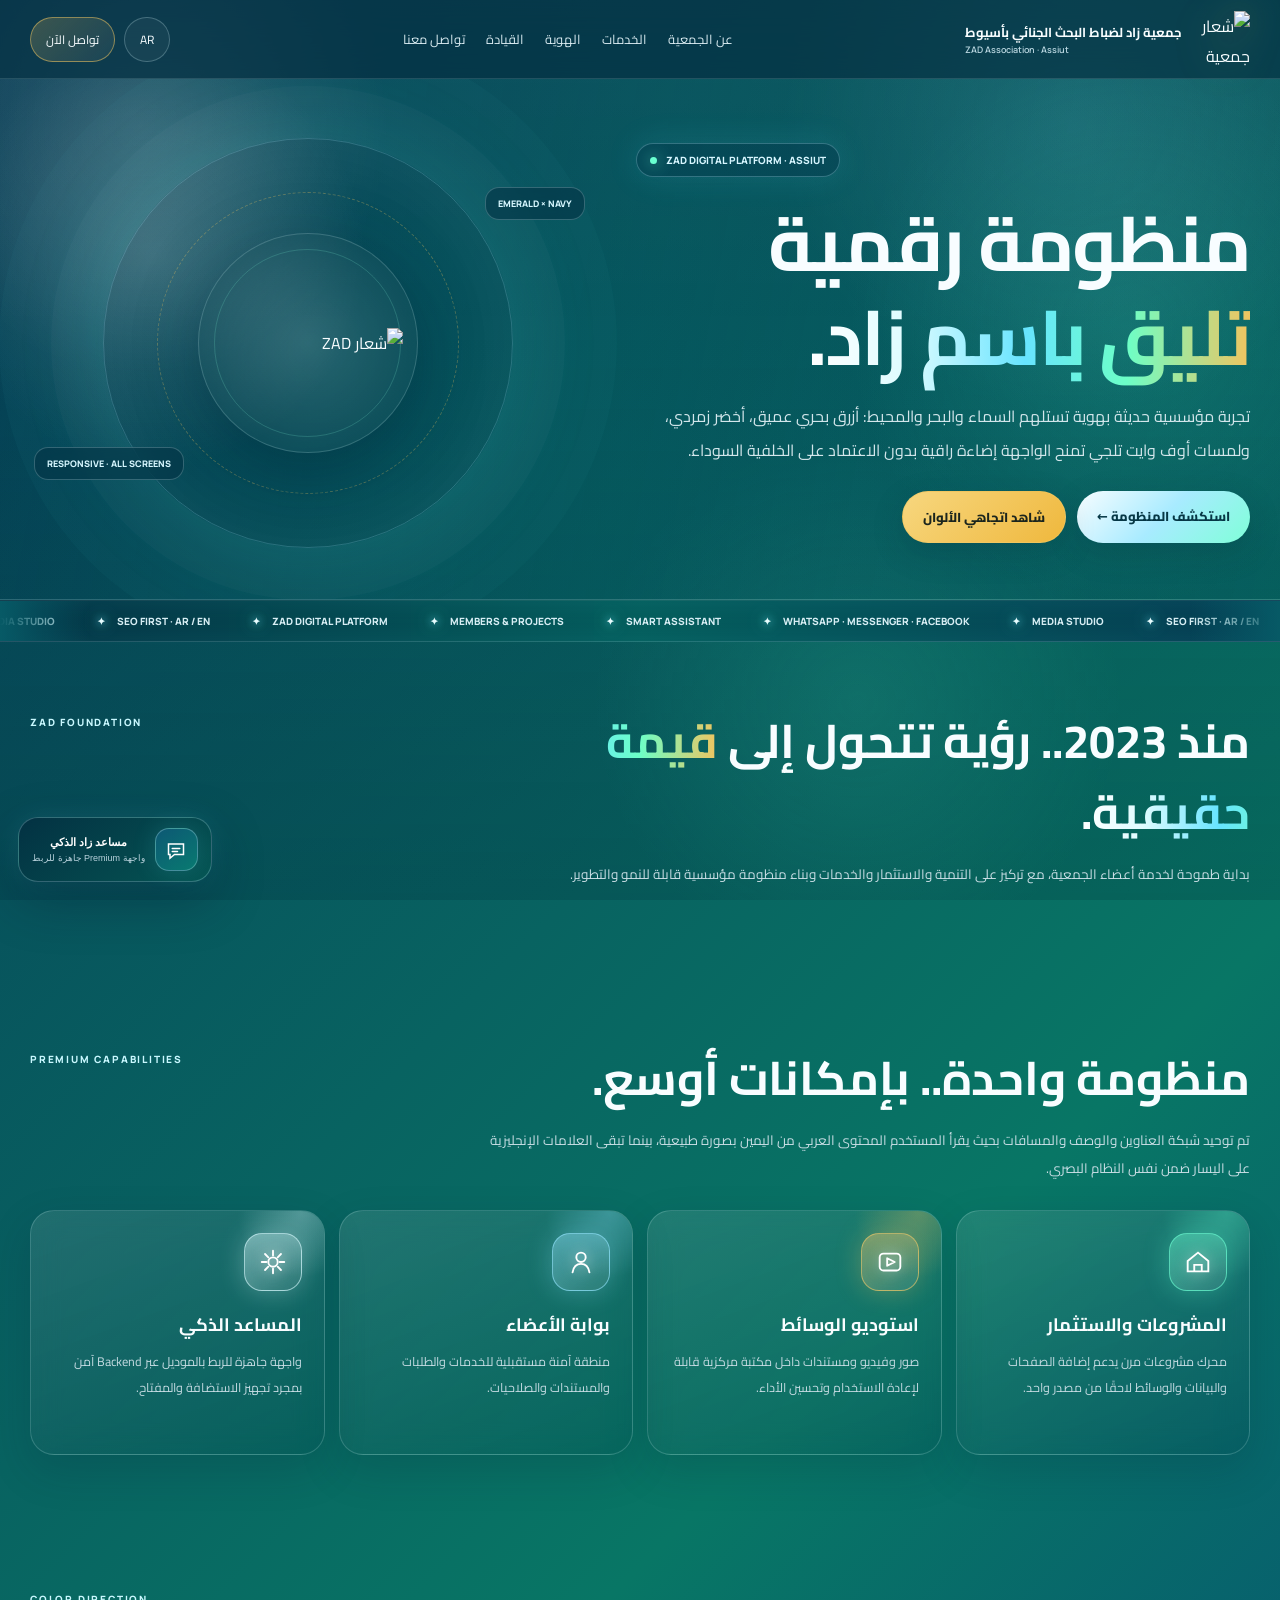
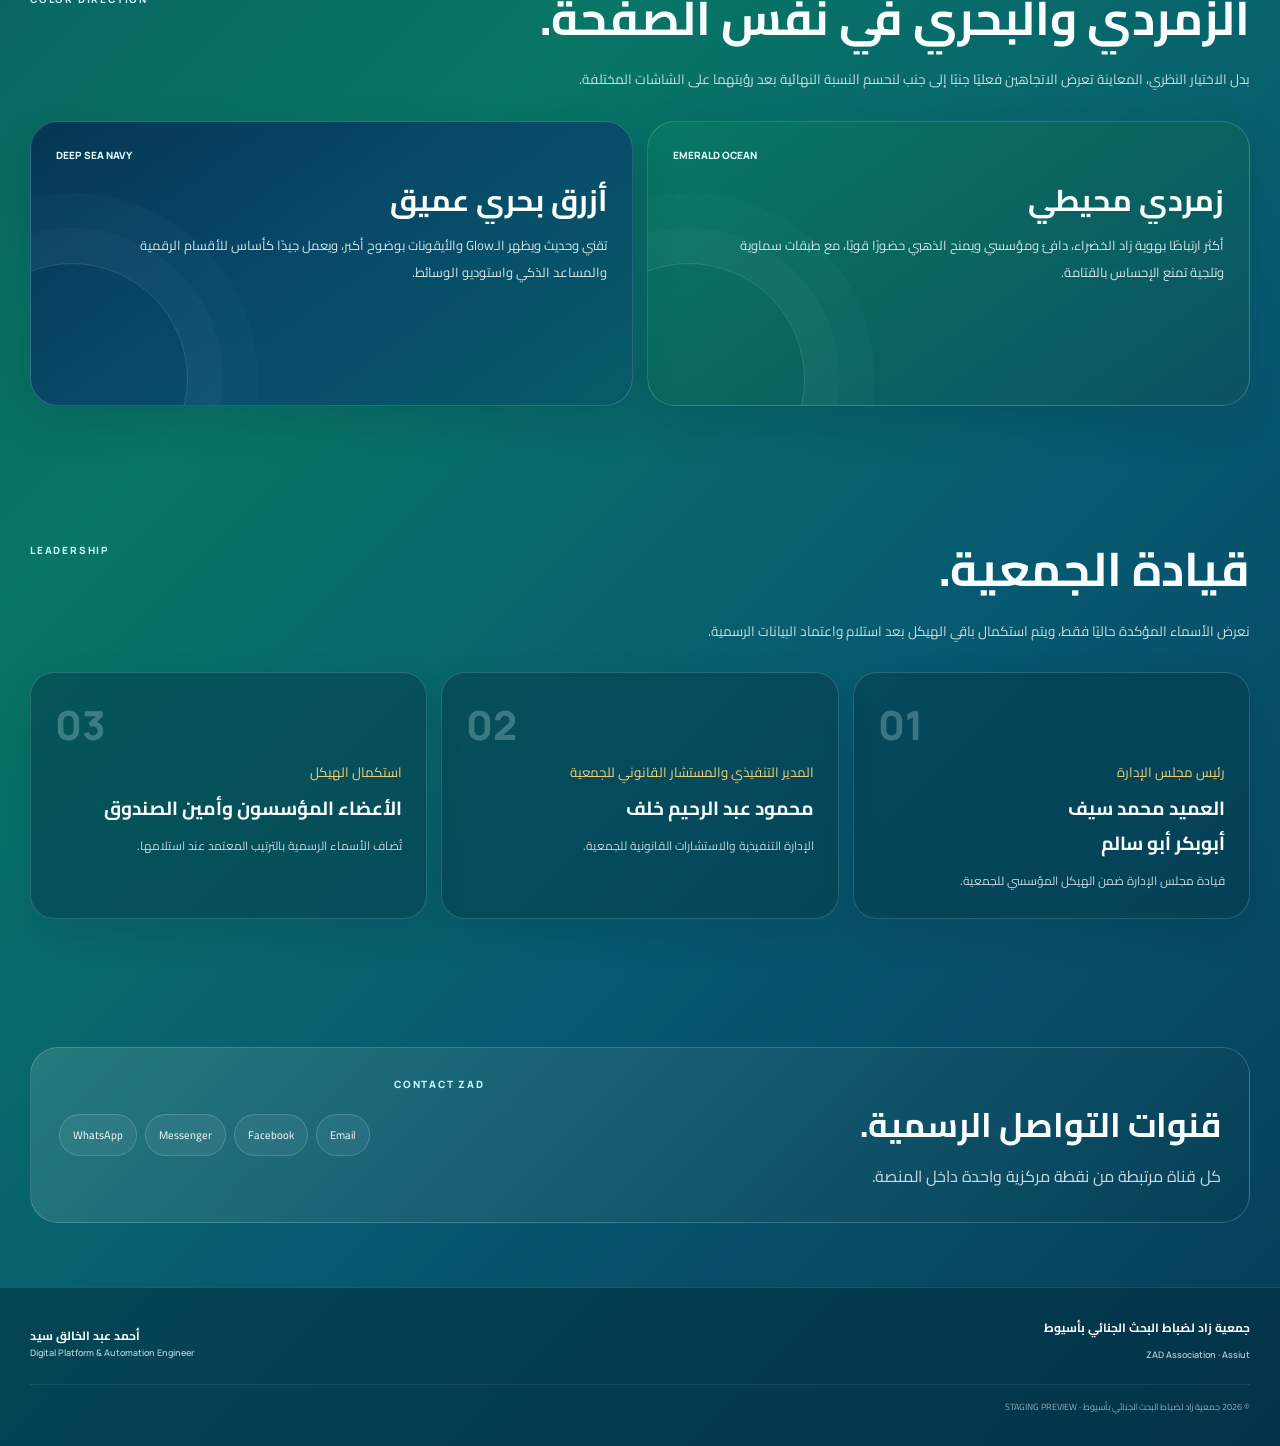
==== commit 1173d5f7: "Fix ZAD preview layout and logo loading" ====
--- a/index.html
+++ b/index.html
@@ -19,19 +19,19 @@
 .ticker-shell{position:relative;overflow:hidden;background:linear-gradient(90deg,rgba(4,48,66,.95),rgba(4,92,91,.92),rgba(5,56,80,.95));border-top:1px solid rgba(255,255,255,.07);border-bottom:1px solid rgba(188,244,255,.18);box-shadow:0 0 30px rgba(91,229,255,.09) inset}.ticker-shell:before,.ticker-shell:after{content:"";position:absolute;top:0;bottom:0;width:90px;z-index:3;pointer-events:none}.ticker-shell:before{right:0;background:linear-gradient(90deg,transparent,#075a66)}.ticker-shell:after{left:0;background:linear-gradient(-90deg,transparent,#075a66)}.ticker-track{display:flex;width:max-content;will-change:transform;animation:ticker 28s linear infinite}.ticker-group{display:flex;gap:42px;align-items:center;flex-shrink:0;padding:13px 21px;font:800 10px Manrope;color:#d7eef4;direction:ltr}.ticker-group span{white-space:nowrap}.ticker-group span:before{content:"✦";margin-right:12px;color:#e8fdff;text-shadow:0 0 9px #67e4ff,0 0 18px #6cffc7}@keyframes ticker{from{transform:translate3d(0,0,0)}to{transform:translate3d(-50%,0,0)}}
 section{padding:var(--space) 0}.section-head{direction:ltr;display:grid;grid-template-columns:minmax(170px,.34fr) minmax(0,1fr);gap:clamp(24px,4vw,54px);align-items:start;margin-bottom:27px}.section-head>.kicker{grid-column:1;grid-row:1;text-align:left;direction:ltr;align-self:start;padding-top:8px}.arabic-head{grid-column:2;grid-row:1;direction:rtl;text-align:right;max-width:820px;justify-self:end;width:100%}.kicker{display:block;font:800 10px Manrope;letter-spacing:.18em;color:#c9f8ff;line-height:1.65}.arabic-head h2{margin:0;font-size:clamp(30px,4vw,47px);line-height:1.52}.arabic-head p{margin:11px 0 0;max-width:760px;color:#c8dde4;font-size:13.5px;line-height:2.12}
 /* Universal current + future title motion */
-.motion-title{opacity:0;transform:translateY(34px);clip-path:inset(0 0 100% 0);filter:blur(5px);transition:opacity .75s ease,transform .9s cubic-bezier(.16,1,.3,1),clip-path .9s cubic-bezier(.16,1,.3,1),filter .75s ease}.motion-title.motion-in{opacity:1;transform:none;clip-path:inset(0 0 0 0);filter:none}.motion-copy{opacity:0;transform:translateY(18px);transition:opacity .7s ease .12s,transform .8s cubic-bezier(.16,1,.3,1) .12s}.motion-copy.motion-in{opacity:1;transform:none}.motion-kicker{opacity:0;transform:translateX(-16px);transition:opacity .55s ease,transform .7s cubic-bezier(.16,1,.3,1)}.motion-kicker.motion-in{opacity:1;transform:none}
+.motion-title{opacity:0;transform:translateY(34px);clip-path:inset(0 0 100% 0);filter:blur(5px);transition:opacity .75s ease,transform .9s cubic-bezier(.16,1,.3,1),clip-path .9s cubic-bezier(.16,1,.3,1),filter .75s ease}.motion-title.motion-in{opacity:1;transform:none;clip-path:inset(0 0 0 0);filter:none}.motion-copy{opacity:0;transform:translateY(18px);transition:opacity .7s ease .12s,transform .8s cubic-bezier(.16,1,.3,1) .12s}.motion-copy.motion-in{opacity:1;transform:none}.motion-kicker{opacity:0;transform:translateX(-16px);transition:opacity .55s ease,transform .7s cubic-bezier(.16,1,.3,1)}.motion-kicker.motion-in{opacity:1;transform:none}.hero h1.motion-title{opacity:1;transform:none;clip-path:none;filter:none}
 .cards{display:grid;grid-template-columns:repeat(4,1fr);gap:14px}.card{position:relative;overflow:hidden;padding:22px;min-height:245px;border-radius:24px;background:linear-gradient(160deg,rgba(255,255,255,.10),rgba(0,55,67,.20));border:1px solid rgba(219,251,255,.19);backdrop-filter:blur(14px);box-shadow:0 16px 42px rgba(0,31,51,.17);transition:.3s;text-align:right;direction:rtl}.card:before{content:"";position:absolute;width:135px;height:135px;border-radius:50%;top:-65px;right:-45px;background:radial-gradient(circle,var(--accent),transparent 67%);opacity:.30}.card:hover{transform:translateY(-5px);border-color:rgba(225,253,255,.38);box-shadow:0 22px 50px rgba(0,31,51,.25),0 0 30px color-mix(in srgb,var(--accent) 15%,transparent)}.icon{width:58px;height:58px;display:grid;place-items:center;border-radius:18px;color:#fff;background:linear-gradient(145deg,color-mix(in srgb,var(--accent) 45%,transparent),rgba(255,255,255,.06));border:1px solid color-mix(in srgb,var(--accent) 58%,white 5%);box-shadow:0 0 26px color-mix(in srgb,var(--accent) 30%,transparent),inset 0 0 18px rgba(255,255,255,.08);animation:iconPulse 4s ease-in-out infinite}.icon svg{width:30px;height:30px;filter:drop-shadow(0 0 9px currentColor)}@keyframes iconPulse{50%{filter:brightness(1.18);box-shadow:0 0 36px color-mix(in srgb,var(--accent) 40%,transparent),inset 0 0 22px rgba(255,255,255,.1)}}.card h3{font-size:18px;line-height:1.7;margin:19px 0 8px}.card p{font-size:12.5px;line-height:2.08;color:#c5dbe2;margin:0}.split-zone{display:grid;grid-template-columns:1fr 1fr;gap:14px}.tone{min-height:285px;padding:25px;border-radius:28px;border:1px solid rgba(220,251,255,.18);box-shadow:0 18px 45px rgba(0,31,51,.16);position:relative;overflow:hidden;text-align:right;direction:rtl}.tone.emerald{background:linear-gradient(145deg,#087865,#0a665f 46%,#0a5364)}.tone.navy{background:linear-gradient(145deg,#063754,#084968 48%,#075c69)}.tone:after{content:"";position:absolute;width:230px;height:230px;border-radius:50%;left:-75px;bottom:-90px;border:1px solid rgba(255,255,255,.14);box-shadow:0 0 0 35px rgba(255,255,255,.025),0 0 0 70px rgba(117,231,255,.025)}.tone small{display:block;font:800 10px Manrope;color:#dffcff;direction:ltr;text-align:left;line-height:1.6}.tone h3{font-size:30px;line-height:1.6;margin:13px 0 8px}.tone p{max-width:520px;color:#d3e5e9;line-height:2.08;font-size:13px;margin:0}.leadership{display:grid;grid-template-columns:repeat(3,1fr);gap:14px}.leader{padding:24px;border-radius:24px;background:rgba(5,56,72,.50);border:1px solid rgba(221,252,255,.17);box-shadow:0 16px 38px rgba(0,31,51,.14);direction:rtl;text-align:right}.leader .num{font:800 40px Manrope;color:rgba(223,252,255,.25);direction:ltr;text-align:left}.leader small{display:block;color:#f3d277;margin:9px 0 6px;line-height:1.8}.leader strong{font-size:19px;line-height:1.85}.leader p{color:#c1d7de;font-size:12px;line-height:2.08;margin:8px 0 0}.contact{padding:28px;border-radius:28px;background:linear-gradient(135deg,rgba(255,255,255,.12),rgba(4,58,76,.26));border:1px solid rgba(222,252,255,.19);display:grid;grid-template-columns:minmax(0,1fr) auto;gap:24px;align-items:center}.contact-copy{text-align:right;direction:rtl}.contact-copy .kicker{direction:ltr;text-align:left;margin-bottom:5px}.contact h2{margin:0 0 8px;font-size:34px;line-height:1.6}.contact p{margin:0;color:#c7dce3;line-height:2.08}.contact-actions{display:flex;flex-wrap:wrap;justify-content:flex-end;gap:8px;direction:ltr}.contact-actions a{padding:10px 13px;border-radius:999px;background:rgba(255,255,255,.06);border:1px solid rgba(222,252,255,.18);font-size:11px}
 .chat-fab{position:fixed;right:18px;bottom:18px;z-index:80;border:1px solid rgba(195,246,255,.25);background:linear-gradient(145deg,rgba(3,48,66,.95),rgba(5,85,83,.95));color:#fff;border-radius:20px;padding:10px 13px;display:flex;gap:10px;align-items:center;box-shadow:0 18px 50px rgba(0,25,45,.35),0 0 28px rgba(100,230,255,.12);cursor:pointer}.chat-dot{width:43px;height:43px;border-radius:14px;display:grid;place-items:center;background:linear-gradient(145deg,#0d5874,#087a70);border:1px solid rgba(203,249,255,.30);box-shadow:0 0 24px rgba(104,234,255,.15)}.chat-dot svg{width:24px;height:24px}.chat-fab strong{display:block;font-size:11px;line-height:1.6}.chat-fab small{display:block;color:#b8d2dc;font-size:9px;line-height:1.6}.chat{position:fixed;right:18px;bottom:86px;z-index:79;width:min(420px,calc(100vw - 36px));max-height:min(670px,calc(100vh - 110px));display:flex;flex-direction:column;border-radius:28px;background:linear-gradient(160deg,rgba(4,49,67,.99),rgba(6,69,77,.99));border:1px solid rgba(208,248,255,.20);box-shadow:0 30px 90px rgba(0,24,43,.48),0 0 55px rgba(99,227,255,.12);overflow:hidden;opacity:0;visibility:hidden;transform:translateY(12px) scale(.98);transition:.25s}.chat.open{opacity:1;visibility:visible;transform:none}.chat-head{padding:17px 18px;display:flex;justify-content:space-between;align-items:center;border-bottom:1px solid rgba(220,251,255,.12);background:linear-gradient(90deg,rgba(255,255,255,.055),transparent)}.chat-id{display:flex;align-items:center;gap:10px}.chat-mark{width:44px;height:44px;border-radius:50%;display:grid;place-items:center;background:rgba(255,255,255,.07);border:1px solid rgba(223,252,255,.18)}.chat-mark img{width:38px;height:38px;object-fit:contain}.chat-id strong{display:block;font-size:13px;line-height:1.55}.chat-id small{font-size:9px;color:#afd0da;line-height:1.6}.status{color:#78ffd0}.close{width:34px;height:34px;border-radius:12px;border:1px solid rgba(220,251,255,.16);background:rgba(255,255,255,.045);color:#fff;cursor:pointer}.chat-body{padding:17px;overflow:auto}.welcome{padding:15px;border-radius:20px;background:rgba(255,255,255,.055);border:1px solid rgba(218,250,255,.13);line-height:2;font-size:12px;text-align:right}.welcome b{color:#f2cf71}.quick{display:grid;grid-template-columns:repeat(2,1fr);gap:8px;margin-top:12px}.quick a,.quick button{min-height:48px;border-radius:14px;border:1px solid rgba(218,250,255,.16);background:rgba(255,255,255,.045);color:#fff;font-family:Cairo;font-size:11px;display:flex;align-items:center;justify-content:center;gap:7px;cursor:pointer}.suggestions{display:grid;gap:7px;margin-top:12px}.suggestions button{padding:10px 12px;border-radius:13px;border:1px solid rgba(219,251,255,.14);background:rgba(2,43,63,.34);color:#d8ecf3;font-family:Cairo;font-size:10.5px;text-align:right;line-height:1.75;cursor:pointer}.chat-compose{padding:13px;border-top:1px solid rgba(220,251,255,.12);display:grid;grid-template-columns:1fr 46px;gap:8px;background:rgba(2,42,58,.42)}.chat-compose input{min-width:0;border:1px solid rgba(220,251,255,.15);background:rgba(255,255,255,.055);color:#fff;border-radius:14px;padding:12px 13px;font-family:Cairo;outline:none}.chat-compose button{border:0;border-radius:14px;background:linear-gradient(135deg,#e8fbff,#8ce9ff,#78ffd0);color:#05384a;font-size:18px;cursor:pointer}.chat-note{padding:0 14px 12px;color:#8fb2be;font:600 8.5px Manrope;text-align:left;direction:ltr}footer{padding:30px 0;border-top:1px solid rgba(221,252,255,.12);background:rgba(3,44,61,.52)}.footer-grid{display:grid;grid-template-columns:1fr auto;gap:25px;align-items:center}.footer-grid strong{display:block;font-size:12px;line-height:1.65}.footer-grid span{font:600 9px Manrope;color:#a9c6d0;direction:ltr}.dev{text-align:left;direction:rtl}.dev span{display:block;text-align:left}.rights{margin-top:17px;padding-top:14px;border-top:1px solid rgba(221,252,255,.09);color:#8eabb6;font-size:9px;line-height:1.8}
+@media(min-width:1021px){.chat-fab{right:auto;left:18px}.chat{right:auto;left:18px}}
 @media(max-width:1020px){.links{display:none}.hero-grid{grid-template-columns:1fr}.showcase{min-height:345px}.cards{grid-template-columns:repeat(2,1fr)}.split-zone{grid-template-columns:1fr}.leadership{grid-template-columns:1fr}.contact{grid-template-columns:1fr}.contact-actions{justify-content:flex-start}.section-head{grid-template-columns:150px minmax(0,1fr);gap:24px}.intro-copy{width:min(620px,60vw)}.intro-logo-stage{width:260px}}
 @media(max-width:700px){:root{--space:40px}.wrap{width:min(100% - 26px,1220px)}nav{height:70px}.brand{min-width:0}.brand strong{font-size:10px}.brand span span{display:none}.brand img{width:48px;height:48px}.nav-actions .pill:first-child{display:none}h1{font-size:43px;line-height:1.3}.lead{font-size:14px;line-height:2}.showcase{min-height:295px}.sea-orb{width:285px}.logo-stage{width:172px;height:172px}.logo-stage img{width:148px}.float-chip{font-size:8px}.cards{grid-template-columns:1fr}.section-head{grid-template-columns:1fr;gap:8px}.section-head>.kicker{grid-column:1;grid-row:1;text-align:left;padding:0}.arabic-head{grid-column:1;grid-row:2}.arabic-head h2{font-size:31px;line-height:1.6}.arabic-head p{font-size:13px;line-height:2.1;margin-top:9px}.quick{grid-template-columns:1fr}.footer-grid{grid-template-columns:1fr}.dev{text-align:right}.dev span{text-align:left}.chat-fab span{display:none}.ticker-shell:before,.ticker-shell:after{width:45px}.contact h2{font-size:29px}.intro-nav{height:64px}.intro-brand span{display:none}.intro-copy{right:20px;left:20px;top:20%;width:auto}.intro-kicker{text-align:right}.intro-line{font-size:clamp(39px,11vw,56px);line-height:1.25}.intro-sub{font-size:12px;line-height:1.9;max-width:85%}.intro-logo-stage{width:190px;left:-34px;bottom:8%}.intro-sea{height:50%;top:-50%}.intro-proof{left:18px;width:145px}}
 @media(prefers-reduced-motion:reduce){html{scroll-behavior:auto}.intro-cine{animation:none;display:none}.sea-orb,.sea-orb:before,.sea-orb:after,.icon,.ticker-track{animation:none}.motion-title,.motion-copy,.motion-kicker{opacity:1!important;transform:none!important;clip-path:none!important;filter:none!important;transition:none!important}}
 </style>
 </head>
 <body>
-<iframe id="legacy" src="legacy.html" hidden title=""></iframe>
-<div class="intro-cine" id="introCine" aria-hidden="true"><div class="intro-nav"><div class="intro-brand"><img class="zad-logo" alt=""><span>ZAD DIGITAL PLATFORM</span></div><button class="intro-skip" id="introSkip">تخطي</button></div><div class="intro-copy"><span class="intro-kicker">THE LIVING EMBLEM · ZAD</span><strong class="intro-line"><span>منظومة رقمية</span></strong><strong class="intro-line"><span>أكثر ذكاءً.. وأكثر</span></strong><strong class="intro-line"><span>حضورًا باسم زاد.</span></strong><p class="intro-sub">انتقال بصري حي يجمع الهوية المؤسسية مع حركة هادئة ومدروسة، ثم يكشف الصفحة الرئيسية بانسيابية.</p></div><div class="intro-logo-stage"><img class="zad-logo" alt="شعار ZAD"></div><div class="intro-sea"><div class="intro-proof"><div class="intro-proof-dots"><i></i><i></i><i></i><i></i><i></i></div><b>ZAD DIGITAL OS</b><small>BUILT FOR A LIVING PLATFORM</small></div></div><span class="intro-glint"></span><span class="intro-progress"></span></div>
-<header><div class="wrap"><nav><a class="brand" href="#home"><img class="zad-logo" alt="شعار جمعية زاد"><span><strong>جمعية زاد لضباط البحث الجنائي بأسيوط</strong><span>ZAD Association · Assiut</span></span></a><div class="links"><a href="#about">عن الجمعية</a><a href="#services">الخدمات</a><a href="#colors">الهوية</a><a href="#leadership">القيادة</a><a href="#contact">تواصل معنا</a></div><div class="nav-actions"><a class="pill" href="#home">AR</a><a class="pill gold" href="https://wa.me/201070700071" target="_blank" rel="noopener">تواصل الآن</a></div></nav></div></header>
-<main id="home"><section class="hero"><div class="wrap hero-grid"><div class="hero-copy"><div class="badge-row"><span class="badge"><i></i>ZAD DIGITAL PLATFORM · ASSIUT</span></div><h1>منظومة رقمية<br><span class="grad">تليق باسم زاد.</span></h1><p class="lead">تجربة مؤسسية حديثة بهوية تستلهم السماء والبحر والمحيط: أزرق بحري عميق، أخضر زمردي، ولمسات أوف وايت تلجي تمنح الواجهة إضاءة راقية بدون الاعتماد على الخلفية السوداء.</p><div class="actions"><a class="btn primary" href="#services">استكشف المنظومة ←</a><a class="btn gold" href="#colors">شاهد اتجاهي الألوان</a></div></div><div class="showcase"><div class="sea-orb"></div><div class="logo-stage"><img class="zad-logo" alt="شعار ZAD"></div><span class="float-chip chip1">EMERALD × NAVY</span><span class="float-chip chip2">RESPONSIVE · ALL SCREENS</span></div></div></section>
+<div class="intro-cine" id="introCine" aria-hidden="true"><div class="intro-nav"><div class="intro-brand"><img class="zad-logo" src="assets/zad-logo.webp" alt=""><span>ZAD DIGITAL PLATFORM</span></div><button class="intro-skip" id="introSkip">تخطي</button></div><div class="intro-copy"><span class="intro-kicker">THE LIVING EMBLEM · ZAD</span><strong class="intro-line"><span>منظومة رقمية</span></strong><strong class="intro-line"><span>أكثر ذكاءً.. وأكثر</span></strong><strong class="intro-line"><span>حضورًا باسم زاد.</span></strong><p class="intro-sub">انتقال بصري حي يجمع الهوية المؤسسية مع حركة هادئة ومدروسة، ثم يكشف الصفحة الرئيسية بانسيابية.</p></div><div class="intro-logo-stage"><img class="zad-logo" src="assets/zad-logo.webp" alt="شعار ZAD"></div><div class="intro-sea"><div class="intro-proof"><div class="intro-proof-dots"><i></i><i></i><i></i><i></i><i></i></div><b>ZAD DIGITAL OS</b><small>BUILT FOR A LIVING PLATFORM</small></div></div><span class="intro-glint"></span><span class="intro-progress"></span></div>
+<header><div class="wrap"><nav><a class="brand" href="#home"><img class="zad-logo" src="assets/zad-logo.webp" alt="شعار جمعية زاد"><span><strong>جمعية زاد لضباط البحث الجنائي بأسيوط</strong><span>ZAD Association · Assiut</span></span></a><div class="links"><a href="#about">عن الجمعية</a><a href="#services">الخدمات</a><a href="#colors">الهوية</a><a href="#leadership">القيادة</a><a href="#contact">تواصل معنا</a></div><div class="nav-actions"><a class="pill" href="#home">AR</a><a class="pill gold" href="https://wa.me/201070700071" target="_blank" rel="noopener">تواصل الآن</a></div></nav></div></header>
+<main id="home"><section class="hero"><div class="wrap hero-grid"><div class="hero-copy"><div class="badge-row"><span class="badge"><i></i>ZAD DIGITAL PLATFORM · ASSIUT</span></div><h1>منظومة رقمية<br><span class="grad">تليق باسم زاد.</span></h1><p class="lead">تجربة مؤسسية حديثة بهوية تستلهم السماء والبحر والمحيط: أزرق بحري عميق، أخضر زمردي، ولمسات أوف وايت تلجي تمنح الواجهة إضاءة راقية بدون الاعتماد على الخلفية السوداء.</p><div class="actions"><a class="btn primary" href="#services">استكشف المنظومة ←</a><a class="btn gold" href="#colors">شاهد اتجاهي الألوان</a></div></div><div class="showcase"><div class="sea-orb"></div><div class="logo-stage"><img class="zad-logo" src="assets/zad-logo.webp" alt="شعار ZAD"></div><span class="float-chip chip1">EMERALD × NAVY</span><span class="float-chip chip2">RESPONSIVE · ALL SCREENS</span></div></div></section>
 <div class="ticker-shell"><div class="ticker-track"><div class="ticker-group"><span>ZAD DIGITAL PLATFORM</span><span>MEMBERS & PROJECTS</span><span>SMART ASSISTANT</span><span>WHATSAPP · MESSENGER · FACEBOOK</span><span>MEDIA STUDIO</span><span>SEO FIRST · AR / EN</span></div><div class="ticker-group" aria-hidden="true"><span>ZAD DIGITAL PLATFORM</span><span>MEMBERS & PROJECTS</span><span>SMART ASSISTANT</span><span>WHATSAPP · MESSENGER · FACEBOOK</span><span>MEDIA STUDIO</span><span>SEO FIRST · AR / EN</span></div></div></div>
 <section id="about"><div class="wrap"><div class="section-head"><span class="kicker">ZAD FOUNDATION</span><div class="arabic-head"><h2>منذ 2023.. رؤية تتحول إلى <span class="grad">قيمة حقيقية.</span></h2><p>بداية طموحة لخدمة أعضاء الجمعية، مع تركيز على التنمية والاستثمار والخدمات وبناء منظومة مؤسسية قابلة للنمو والتطوير.</p></div></div></div></section>
 <section id="services"><div class="wrap"><div class="section-head"><span class="kicker">PREMIUM CAPABILITIES</span><div class="arabic-head"><h2>منظومة واحدة.. بإمكانات أوسع.</h2><p>تم توحيد شبكة العناوين والوصف والمسافات بحيث يقرأ المستخدم المحتوى العربي من اليمين بصورة طبيعية، بينما تبقى العلامات الإنجليزية على اليسار ضمن نفس النظام البصري.</p></div></div><div class="cards"><article class="card" style="--accent:#64ffd0"><div class="icon"><svg viewBox="0 0 32 32" fill="none"><path d="M5 15 16 6l11 9v11H5V15Z" stroke="currentColor" stroke-width="2"/><path d="M12 26v-7h8v7" stroke="currentColor" stroke-width="2"/></svg></div><h3>المشروعات والاستثمار</h3><p>محرك مشروعات مرن يدعم إضافة الصفحات والبيانات والوسائط لاحقًا من مصدر واحد.</p></article><article class="card" style="--accent:#f0c45f"><div class="icon"><svg viewBox="0 0 32 32" fill="none"><rect x="5" y="7" width="22" height="18" rx="4" stroke="currentColor" stroke-width="2"/><path d="m13 12 8 4-8 4v-8Z" stroke="currentColor" stroke-width="2" stroke-linejoin="round"/></svg></div><h3>استوديو الوسائط</h3><p>صور وفيديو ومستندات داخل مكتبة مركزية قابلة لإعادة الاستخدام وتحسين الأداء.</p></article><article class="card" style="--accent:#8ee4ff"><div class="icon"><svg viewBox="0 0 32 32" fill="none"><circle cx="16" cy="11" r="5" stroke="currentColor" stroke-width="2"/><path d="M7 27c1-6 4-9 9-9s8 3 9 9" stroke="currentColor" stroke-width="2" stroke-linecap="round"/></svg></div><h3>بوابة الأعضاء</h3><p>منطقة آمنة مستقبلية للخدمات والطلبات والمستندات والصلاحيات.</p></article><article class="card" style="--accent:#d7fbff"><div class="icon"><svg viewBox="0 0 32 32" fill="none"><path d="M16 4v5M16 23v5M4 16h5M23 16h5M7.5 7.5l3.5 3.5M21 21l3.5 3.5M24.5 7.5 21 11M11 21l-3.5 3.5" stroke="currentColor" stroke-width="2" stroke-linecap="round"/><circle cx="16" cy="16" r="5" stroke="currentColor" stroke-width="2"/></svg></div><h3>المساعد الذكي</h3><p>واجهة جاهزة للربط بالموديل عبر Backend آمن بمجرد تجهيز الاستضافة والمفتاح.</p></article></div></div></section>
@@ -39,13 +39,13 @@
 <section id="leadership"><div class="wrap"><div class="section-head"><span class="kicker">LEADERSHIP</span><div class="arabic-head"><h2>قيادة الجمعية.</h2><p>نعرض الأسماء المؤكدة حاليًا فقط، ويتم استكمال باقي الهيكل بعد استلام واعتماد البيانات الرسمية.</p></div></div><div class="leadership"><article class="leader"><div class="num">01</div><small>رئيس مجلس الإدارة</small><strong>العميد محمد سيف<br>أبوبكر أبو سالم</strong><p>قيادة مجلس الإدارة ضمن الهيكل المؤسسي للجمعية.</p></article><article class="leader"><div class="num">02</div><small>المدير التنفيذي والمستشار القانوني للجمعية</small><strong>محمود عبد الرحيم خلف</strong><p>الإدارة التنفيذية والاستشارات القانونية للجمعية.</p></article><article class="leader"><div class="num">03</div><small>استكمال الهيكل</small><strong>الأعضاء المؤسسون وأمين الصندوق</strong><p>تُضاف الأسماء الرسمية بالترتيب المعتمد عند استلامها.</p></article></div></div></section>
 <section id="contact"><div class="wrap"><div class="contact"><div class="contact-copy"><span class="kicker">CONTACT ZAD</span><h2>قنوات التواصل الرسمية.</h2><p>كل قناة مرتبطة من نقطة مركزية واحدة داخل المنصة.</p></div><div class="contact-actions"><a href="https://wa.me/201070700071" target="_blank" rel="noopener">WhatsApp</a><a href="https://m.me/zadassociationassiut" target="_blank" rel="noopener">Messenger</a><a href="https://www.facebook.com/zadassociationassiut" target="_blank" rel="noopener">Facebook</a><a href="mailto:zadassociation2023@gmail.com">Email</a></div></div></div></section></main>
 <button class="chat-fab" id="chatFab"><span class="chat-dot"><svg viewBox="0 0 32 32" fill="none"><path d="M6 8h20v14H14l-6 5v-5H6V8Z" stroke="currentColor" stroke-width="2"/><path d="M11 14h10M11 18h7" stroke="currentColor" stroke-width="2" stroke-linecap="round"/></svg></span><span><strong>مساعد زاد الذكي</strong><small>واجهة Premium جاهزة للربط</small></span></button>
-<aside class="chat" id="chat"><div class="chat-head"><div class="chat-id"><span class="chat-mark"><img class="zad-logo" alt="ZAD"></span><div><strong>مساعد زاد الذكي</strong><small><span class="status">●</span> ONLINE PREVIEW · ZAD DIGITAL OS</small></div></div><button class="close" id="chatClose" aria-label="إغلاق">×</button></div><div class="chat-body"><div class="welcome"><b>مرحبًا بك في جمعية زاد 👋</b><br>أنا مساعدك الذكي للاستفسار عن الجمعية وخدماتها ومشروعاتها. الربط بالموديل سيتم على الاستضافة عبر Backend آمن.</div><div class="quick"><a href="https://wa.me/201070700071" target="_blank" rel="noopener">واتساب</a><a href="https://m.me/zadassociationassiut" target="_blank" rel="noopener">ماسنجر</a><a href="tel:+201070700071">اتصال</a><a href="mailto:zadassociation2023@gmail.com">بريد</a></div><div class="suggestions"><button>ما هي خدمات الجمعية؟</button><button>ما هي المشروعات الحالية؟</button><button>كيف أتواصل مع الجمعية؟</button></div></div><div class="chat-compose"><input placeholder="اسألني أي سؤال..." aria-label="اكتب سؤالك"><button aria-label="إرسال">←</button></div><div class="chat-note">ZAD Smart Assistant · AI connection pending secure hosting secret</div></aside>
+<aside class="chat" id="chat"><div class="chat-head"><div class="chat-id"><span class="chat-mark"><img class="zad-logo" src="assets/zad-logo.webp" alt="ZAD"></span><div><strong>مساعد زاد الذكي</strong><small><span class="status">●</span> ONLINE PREVIEW · ZAD DIGITAL OS</small></div></div><button class="close" id="chatClose" aria-label="إغلاق">×</button></div><div class="chat-body"><div class="welcome"><b>مرحبًا بك في جمعية زاد 👋</b><br>أنا مساعدك الذكي للاستفسار عن الجمعية وخدماتها ومشروعاتها. الربط بالموديل سيتم على الاستضافة عبر Backend آمن.</div><div class="quick"><a href="https://wa.me/201070700071" target="_blank" rel="noopener">واتساب</a><a href="https://m.me/zadassociationassiut" target="_blank" rel="noopener">ماسنجر</a><a href="tel:+201070700071">اتصال</a><a href="mailto:zadassociation2023@gmail.com">بريد</a></div><div class="suggestions"><button>ما هي خدمات الجمعية؟</button><button>ما هي المشروعات الحالية؟</button><button>كيف أتواصل مع الجمعية؟</button></div></div><div class="chat-compose"><input placeholder="اسألني أي سؤال..." aria-label="اكتب سؤالك"><button aria-label="إرسال">←</button></div><div class="chat-note">ZAD Smart Assistant · AI connection pending secure hosting secret</div></aside>
 <footer><div class="wrap"><div class="footer-grid"><div><strong>جمعية زاد لضباط البحث الجنائي بأسيوط</strong><span>ZAD Association · Assiut</span></div><div class="dev"><strong>أحمد عبد الخالق سيد</strong><span>Digital Platform & Automation Engineer</span></div></div><div class="rights">© 2026 جمعية زاد لضباط البحث الجنائي بأسيوط · STAGING PREVIEW</div></div></footer>
 <script>
-const legacy=document.getElementById('legacy');legacy.addEventListener('load',()=>{try{const src=legacy.contentDocument.querySelector('.brand img')?.src||legacy.contentDocument.querySelector('img')?.src;if(src)document.querySelectorAll('.zad-logo').forEach(i=>i.src=src)}catch(e){}setTimeout(()=>legacy.remove(),250)});
 const intro=document.getElementById('introCine');const closeIntro=()=>{intro.style.animation='none';intro.style.transform='translateY(-104%)';intro.style.transition='transform .72s cubic-bezier(.76,0,.24,1)';setTimeout(()=>intro.remove(),760)};document.getElementById('introSkip').onclick=closeIntro;setTimeout(()=>{if(intro?.isConnected)intro.remove()},5300);
 const chat=document.getElementById('chat'),fab=document.getElementById('chatFab');fab.onclick=()=>chat.classList.toggle('open');document.getElementById('chatClose').onclick=()=>chat.classList.remove('open');document.querySelectorAll('.suggestions button').forEach(b=>b.onclick=()=>{const input=document.querySelector('.chat-compose input');input.value=b.textContent;input.focus()});
 const reduce=matchMedia('(prefers-reduced-motion: reduce)').matches;
 if(!reduce){const seen=new WeakSet();const io=new IntersectionObserver(entries=>entries.forEach(e=>{if(e.isIntersecting){e.target.classList.add('motion-in');io.unobserve(e.target)}}),{threshold:.17,rootMargin:'0px 0px -7% 0px'});const wire=root=>{root.querySelectorAll?.('h1,h2,h3').forEach(el=>{if(!seen.has(el)){seen.add(el);el.classList.add('motion-title');io.observe(el)}});root.querySelectorAll?.('.arabic-head p,.card p,.tone p,.leader p,.contact p,.lead').forEach(el=>{if(!seen.has(el)){seen.add(el);el.classList.add('motion-copy');io.observe(el)}});root.querySelectorAll?.('.kicker,.badge').forEach(el=>{if(!seen.has(el)){seen.add(el);el.classList.add('motion-kicker');io.observe(el)}})};wire(document);new MutationObserver(ms=>ms.forEach(m=>m.addedNodes.forEach(n=>{if(n.nodeType===1)wire(n)}))).observe(document.body,{childList:true,subtree:true});}else{document.querySelectorAll('.motion-title,.motion-copy,.motion-kicker').forEach(el=>el.classList.add('motion-in'))}
+setTimeout(()=>document.querySelectorAll('.motion-title,.motion-copy,.motion-kicker').forEach(el=>el.classList.add('motion-in')),1400);
 </script>
-</body></html>+</body></html>
